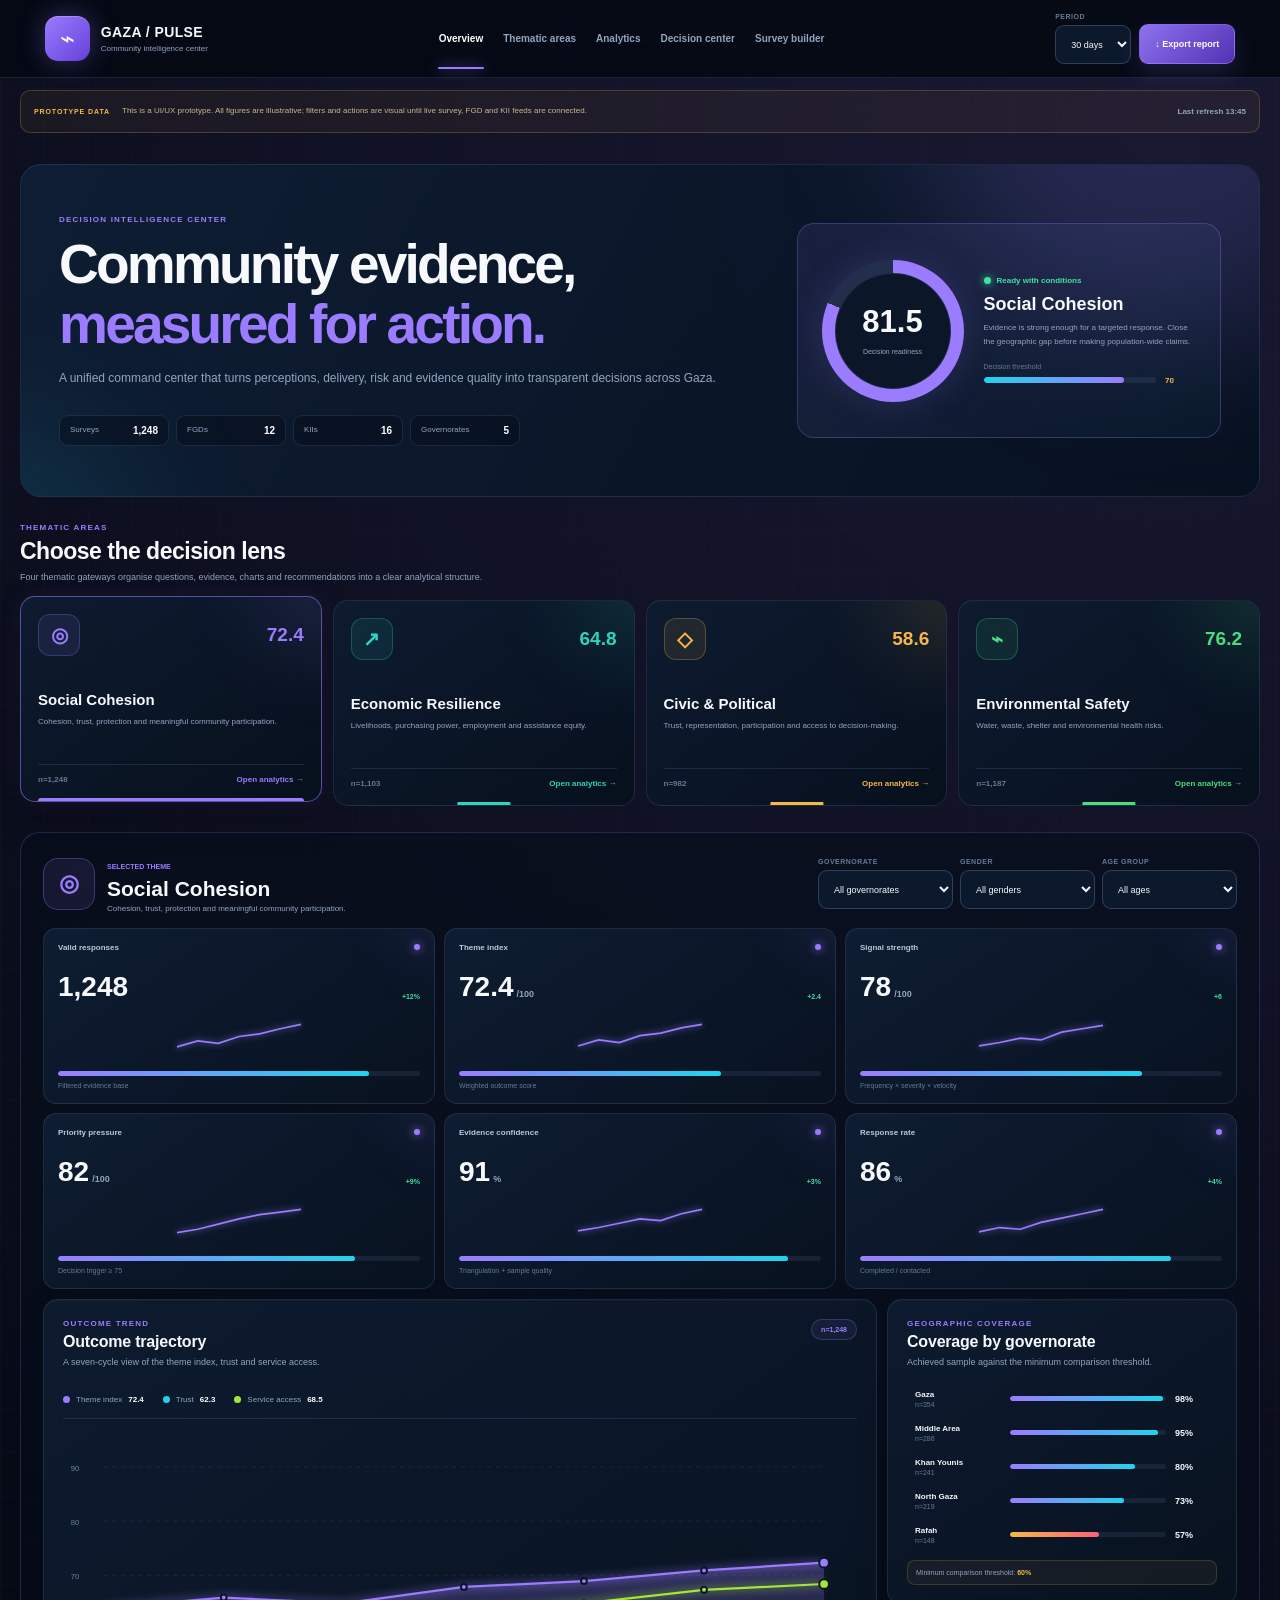
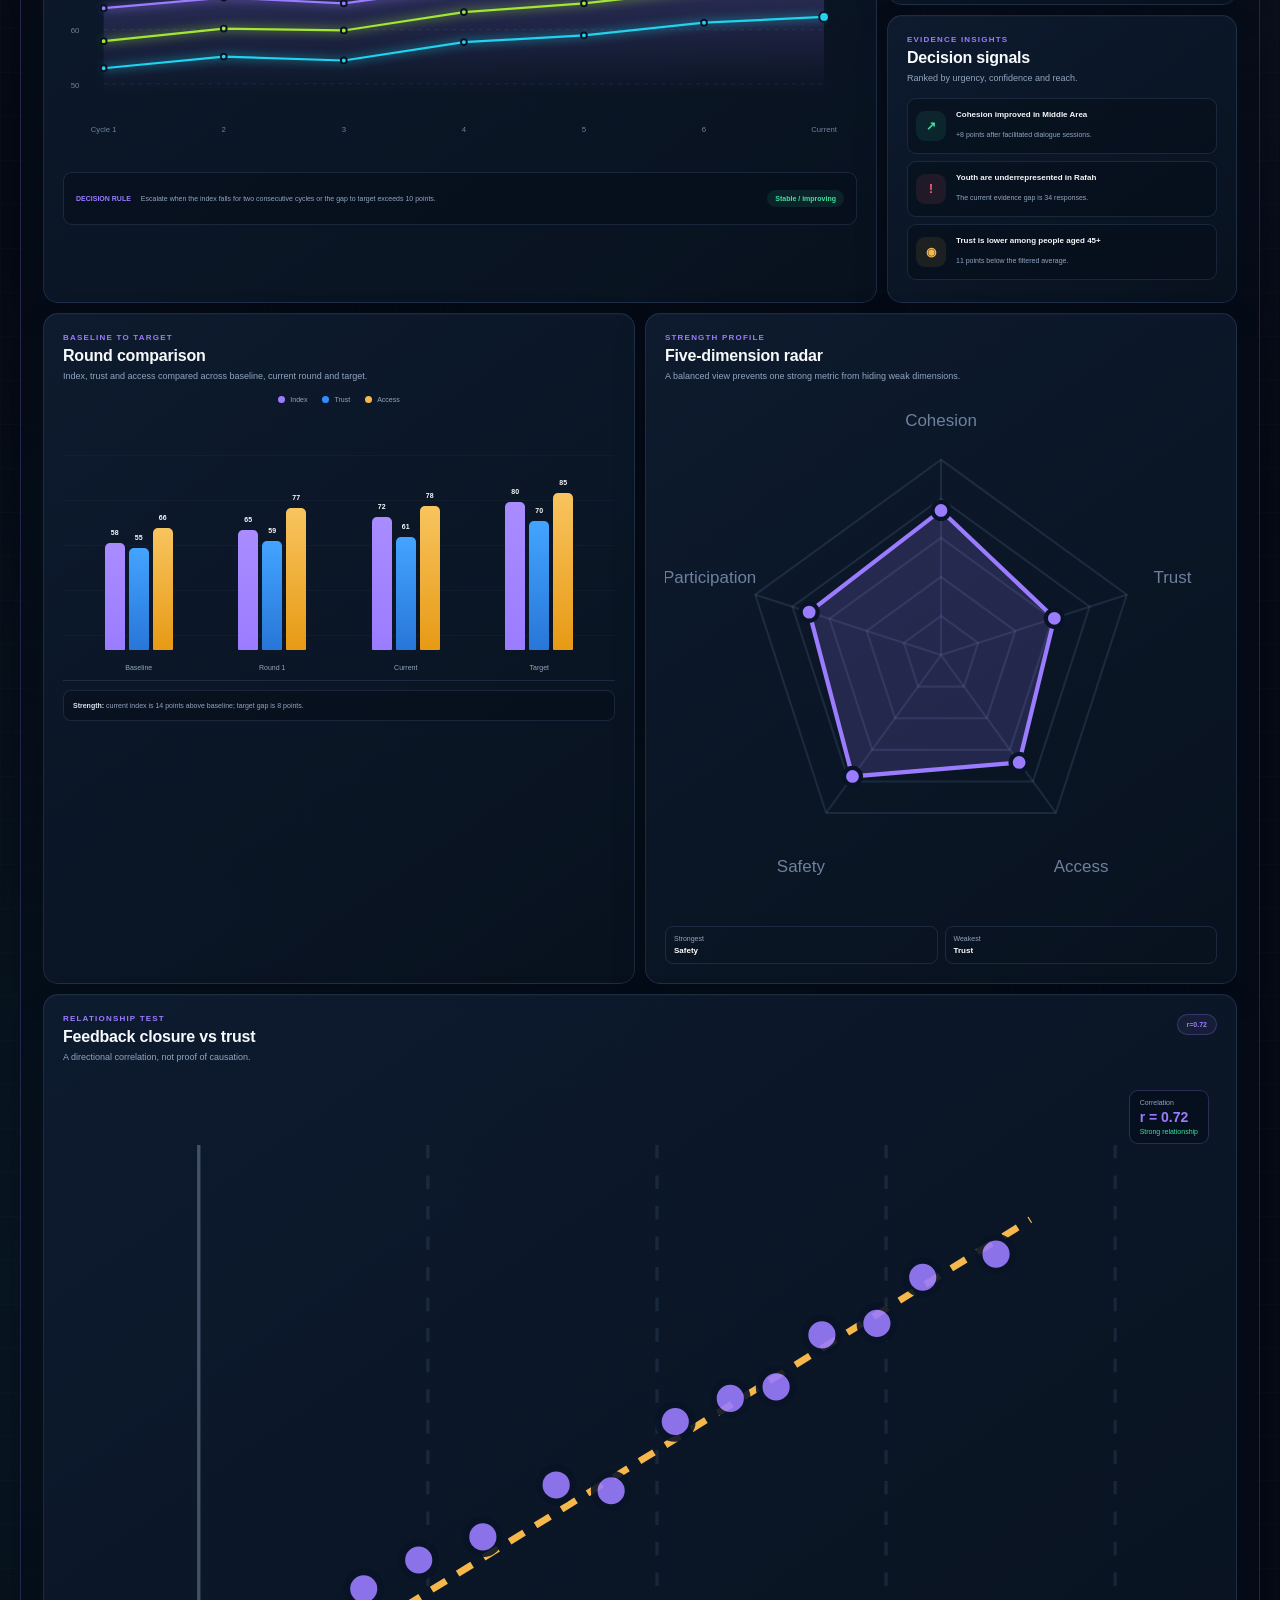
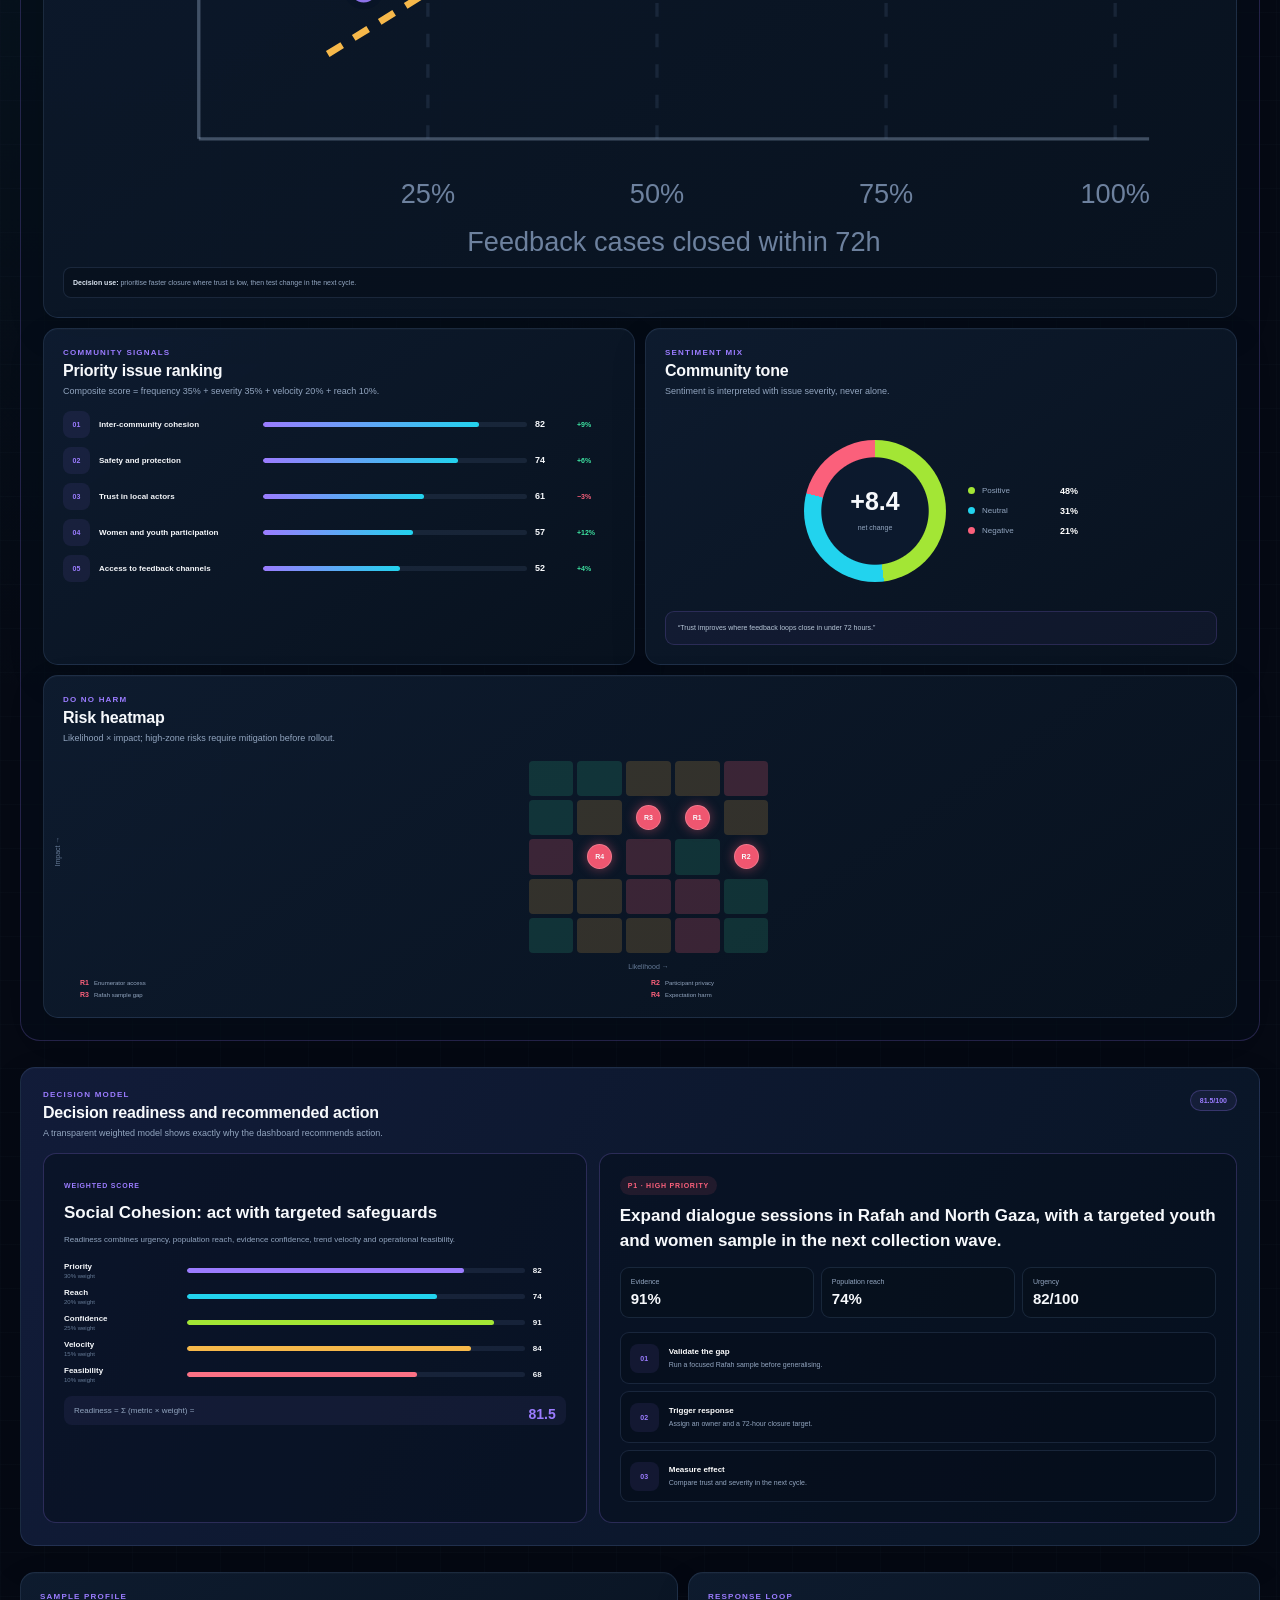
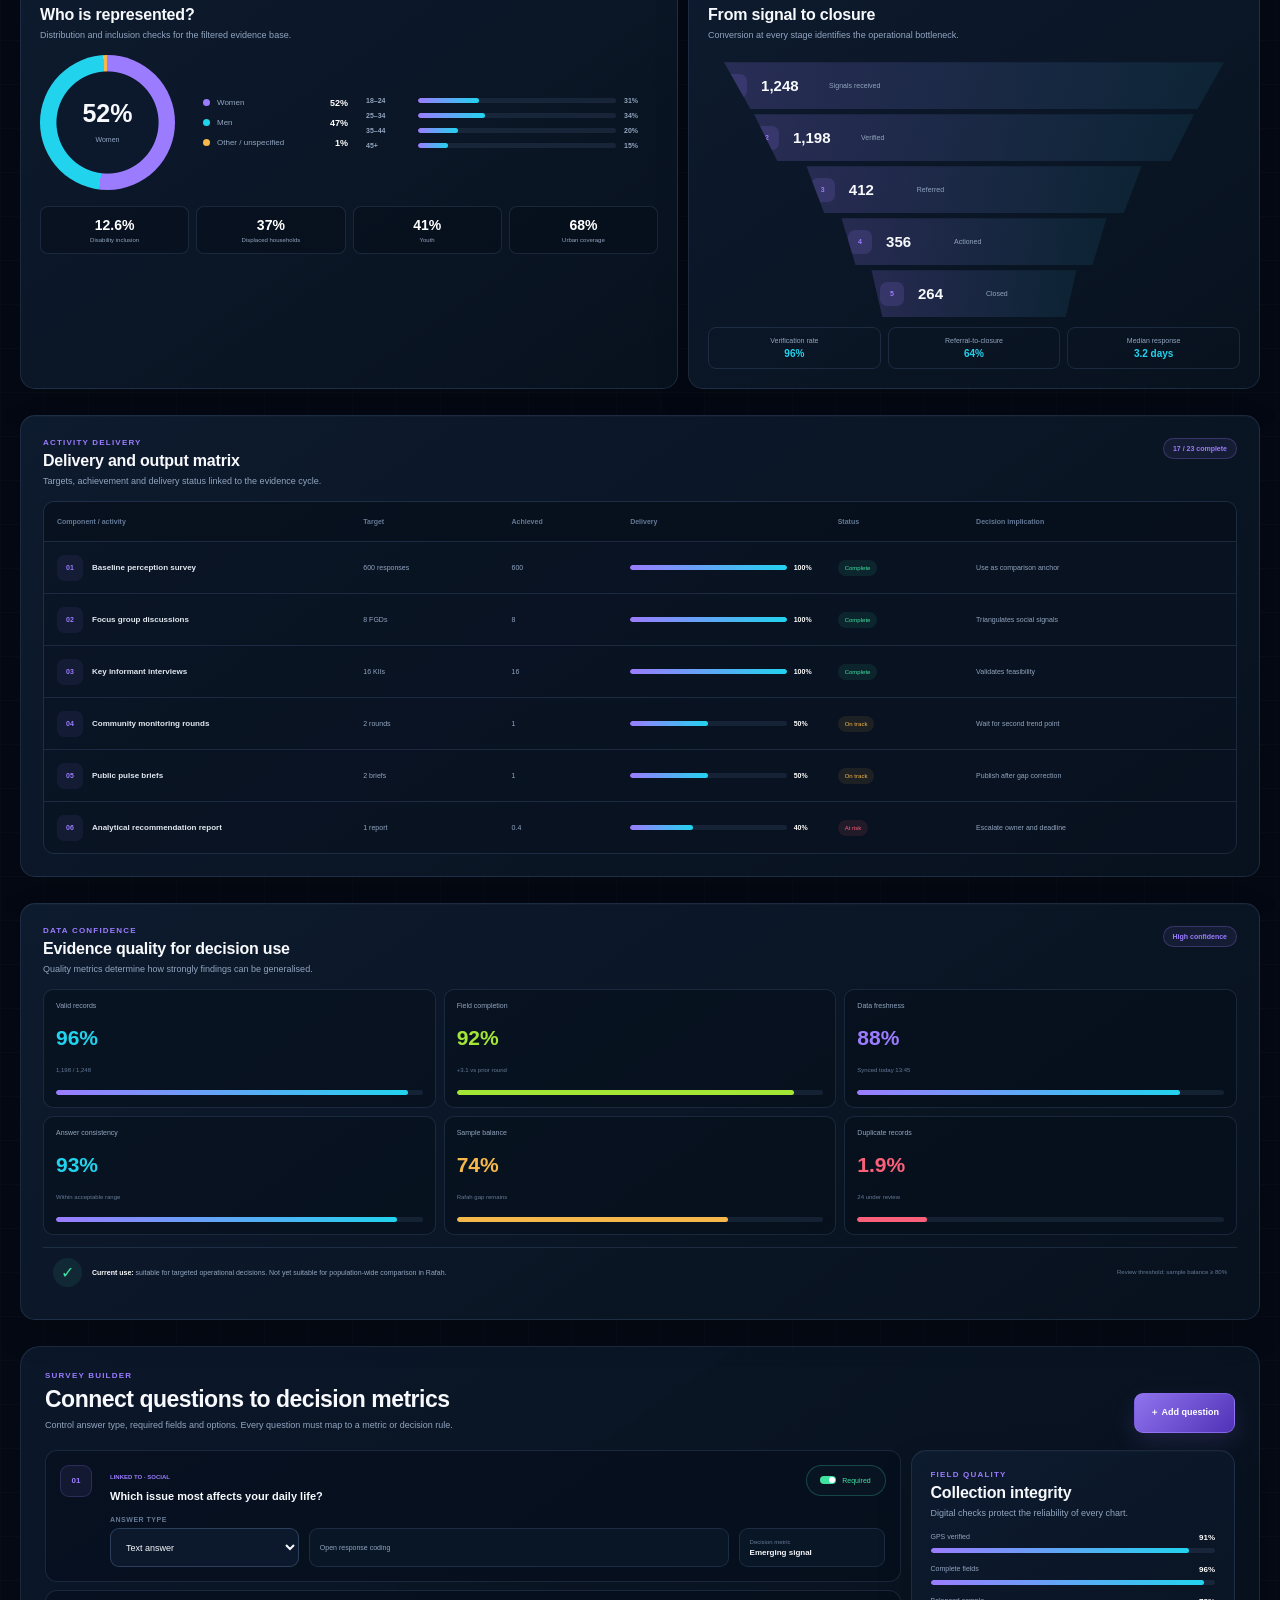
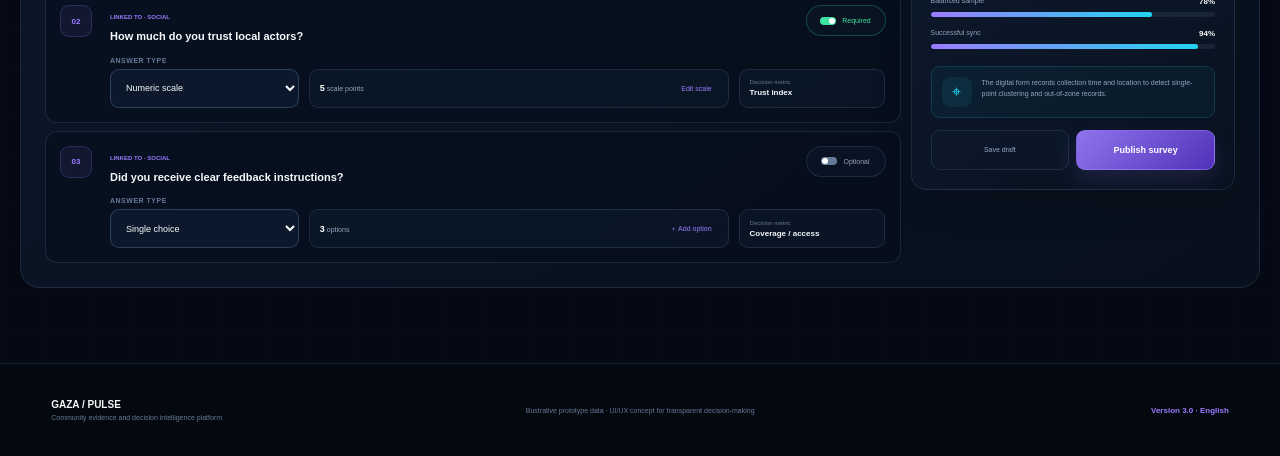
==== index.html @ 690b8664 "first commit" ====
<!doctype html>
<html lang="en" dir="ltr">
  <head>
    <meta charset="utf-8">
    <meta name="viewport" content="width=device-width, initial-scale=1">
    <meta
      name="description"
      content="GAZA / PULSE — an English UI/UX dashboard prototype for community evidence and decision intelligence."
    >
    <title>GAZA / PULSE — Community Decision Intelligence</title>
    <link rel="stylesheet" href="styles.css">
  </head>
  <body>
    <main class="dashboard">
      <header class="topbar">
        <a class="brand" href="#overview" aria-label="GAZA PULSE home">
          <span class="brand-mark" aria-hidden="true">⌁</span>
          <span>
            <strong>GAZA / PULSE</strong>
            <small>Community intelligence center</small>
          </span>
        </a>

        <nav aria-label="Primary navigation">
          <a href="#overview">Overview</a>
          <a href="#themes">Thematic areas</a>
          <a href="#analytics">Analytics</a>
          <a href="#decisions">Decision center</a>
          <a href="#survey">Survey builder</a>
        </nav>

        <div class="top-actions">
          <label>
            <span>Period</span>
            <select aria-label="Reporting period">
              <option>7 days</option>
              <option selected>30 days</option>
              <option>90 days</option>
            </select>
          </label>
          <button class="export-button" type="button">↓ Export report</button>
        </div>
      </header>

      <aside class="prototype-note" aria-label="Prototype notice">
        <span>PROTOTYPE DATA</span>
        <p>
          This is a UI/UX prototype. All figures are illustrative; filters and
          actions are visual until live survey, FGD and KII feeds are connected.
        </p>
        <b>Last refresh 13:45</b>
      </aside>

      <div class="content-shell">
        <section class="hero" id="overview">
          <div class="hero-copy">
            <span class="eyebrow">DECISION INTELLIGENCE CENTER</span>
            <h1>Community evidence,<br><em>measured for action.</em></h1>
            <p>
              A unified command center that turns perceptions, delivery, risk
              and evidence quality into transparent decisions across Gaza.
            </p>
            <div class="method-chips" aria-label="Evidence sources">
              <span>Surveys <b>1,248</b></span>
              <span>FGDs <b>12</b></span>
              <span>KIIs <b>16</b></span>
              <span>Governorates <b>5</b></span>
            </div>
          </div>

          <div class="hero-decision">
            <div class="readiness-ring" style="--ring-value: 81.5%">
              <span>
                <strong>81.5</strong>
                <small>Decision readiness</small>
              </span>
            </div>
            <div>
              <span class="status-live"><i></i>Ready with conditions</span>
              <h3>Social Cohesion</h3>
              <p>
                Evidence is strong enough for a targeted response. Close the
                geographic gap before making population-wide claims.
              </p>
              <div class="threshold">
                <span>Decision threshold</span>
                <i><b style="width:81.5%"></b></i>
                <em>70</em>
              </div>
            </div>
          </div>
        </section>

        <section class="theme-section" id="themes">
          <div class="section-heading">
            <div>
              <span class="eyebrow">THEMATIC AREAS</span>
              <h2>Choose the decision lens</h2>
              <p>
                Four thematic gateways organise questions, evidence, charts and
                recommendations into a clear analytical structure.
              </p>
            </div>
          </div>

          <div class="theme-grid">
            <a
              class="theme-card active"
              href="#analytics"
              style="--tile:#9b7cff;--tile-rgb:155,124,255"
            >
              <span class="theme-top"><i>◎</i><b>72.4</b></span>
              <span class="theme-content">
                <strong>Social Cohesion</strong>
                <small>
                  Cohesion, trust, protection and meaningful community
                  participation.
                </small>
              </span>
              <span class="theme-foot"><em>n=1,248</em><b>Open analytics →</b></span>
            </a>

            <a
              class="theme-card"
              href="#analytics"
              style="--tile:#2dd4bf;--tile-rgb:45,212,191"
            >
              <span class="theme-top"><i>↗</i><b>64.8</b></span>
              <span class="theme-content">
                <strong>Economic Resilience</strong>
                <small>
                  Livelihoods, purchasing power, employment and assistance
                  equity.
                </small>
              </span>
              <span class="theme-foot"><em>n=1,103</em><b>Open analytics →</b></span>
            </a>

            <a
              class="theme-card"
              href="#analytics"
              style="--tile:#f6b84a;--tile-rgb:246,184,74"
            >
              <span class="theme-top"><i>◇</i><b>58.6</b></span>
              <span class="theme-content">
                <strong>Civic &amp; Political</strong>
                <small>
                  Trust, representation, participation and access to
                  decision-making.
                </small>
              </span>
              <span class="theme-foot"><em>n=982</em><b>Open analytics →</b></span>
            </a>

            <a
              class="theme-card"
              href="#analytics"
              style="--tile:#4ade80;--tile-rgb:74,222,128"
            >
              <span class="theme-top"><i>⌁</i><b>76.2</b></span>
              <span class="theme-content">
                <strong>Environmental Safety</strong>
                <small>
                  Water, waste, shelter and environmental health risks.
                </small>
              </span>
              <span class="theme-foot"><em>n=1,187</em><b>Open analytics →</b></span>
            </a>
          </div>
        </section>

        <section class="analytics-shell" id="analytics">
          <div class="analytics-header">
            <div class="selected-theme">
              <span>◎</span>
              <div>
                <small>SELECTED THEME</small>
                <h2>Social Cohesion</h2>
                <p>
                  Cohesion, trust, protection and meaningful community
                  participation.
                </p>
              </div>
            </div>

            <div class="filters" aria-label="Static demographic filters">
              <label>
                <span>Governorate</span>
                <select>
                  <option selected>All governorates</option>
                  <option>Gaza</option>
                  <option>Middle Area</option>
                  <option>Khan Younis</option>
                  <option>North Gaza</option>
                  <option>Rafah</option>
                </select>
              </label>
              <label>
                <span>Gender</span>
                <select>
                  <option selected>All genders</option>
                  <option>Women</option>
                  <option>Men</option>
                </select>
              </label>
              <label>
                <span>Age group</span>
                <select>
                  <option selected>All ages</option>
                  <option>18–24</option>
                  <option>25–44</option>
                  <option>45+</option>
                </select>
              </label>
            </div>
          </div>

          <div class="kpi-grid">
            <article class="kpi-card">
              <div class="kpi-head"><span>Valid responses</span><i></i></div>
              <div class="kpi-value">
                <strong>1,248</strong><em>+12%</em>
              </div>
              <svg class="sparkline" viewBox="0 0 144 36" aria-hidden="true">
                <polyline points="0,30 24,23 48,26 72,18 96,15 120,9 144,4"></polyline>
              </svg>
              <div class="kpi-progress">
                <i><b style="width:86%"></b></i>
                <small>Filtered evidence base</small>
              </div>
            </article>

            <article class="kpi-card">
              <div class="kpi-head"><span>Theme index</span><i></i></div>
              <div class="kpi-value">
                <strong>72.4</strong><b>/100</b><em>+2.4</em>
              </div>
              <svg class="sparkline" viewBox="0 0 144 36" aria-hidden="true">
                <polyline points="0,29 24,22 48,25 72,17 96,14 120,8 144,4"></polyline>
              </svg>
              <div class="kpi-progress">
                <i><b style="width:72.4%"></b></i>
                <small>Weighted outcome score</small>
              </div>
            </article>

            <article class="kpi-card">
              <div class="kpi-head"><span>Signal strength</span><i></i></div>
              <div class="kpi-value">
                <strong>78</strong><b>/100</b><em>+6</em>
              </div>
              <svg class="sparkline" viewBox="0 0 144 36" aria-hidden="true">
                <polyline points="0,29 24,25 48,20 72,22 96,13 120,9 144,5"></polyline>
              </svg>
              <div class="kpi-progress">
                <i><b style="width:78%"></b></i>
                <small>Frequency × severity × velocity</small>
              </div>
            </article>

            <article class="kpi-card">
              <div class="kpi-head"><span>Priority pressure</span><i></i></div>
              <div class="kpi-value">
                <strong>82</strong><b>/100</b><em>+9%</em>
              </div>
              <svg class="sparkline" viewBox="0 0 144 36" aria-hidden="true">
                <polyline points="0,31 24,27 48,21 72,15 96,10 120,7 144,4"></polyline>
              </svg>
              <div class="kpi-progress">
                <i><b style="width:82%"></b></i>
                <small>Decision trigger ≥ 75</small>
              </div>
            </article>

            <article class="kpi-card">
              <div class="kpi-head"><span>Evidence confidence</span><i></i></div>
              <div class="kpi-value">
                <strong>91</strong><b>%</b><em>+3%</em>
              </div>
              <svg class="sparkline" viewBox="0 0 144 36" aria-hidden="true">
                <polyline points="0,29 24,25 48,20 72,15 96,17 120,9 144,4"></polyline>
              </svg>
              <div class="kpi-progress">
                <i><b style="width:91%"></b></i>
                <small>Triangulation + sample quality</small>
              </div>
            </article>

            <article class="kpi-card">
              <div class="kpi-head"><span>Response rate</span><i></i></div>
              <div class="kpi-value">
                <strong>86</strong><b>%</b><em>+4%</em>
              </div>
              <svg class="sparkline" viewBox="0 0 144 36" aria-hidden="true">
                <polyline points="0,30 24,25 48,27 72,19 96,14 120,9 144,4"></polyline>
              </svg>
              <div class="kpi-progress">
                <i><b style="width:86%"></b></i>
                <small>Completed / contacted</small>
              </div>
            </article>
          </div>

          <div class="primary-grid">
            <article class="panel outcome-panel">
              <div class="panel-heading">
                <div>
                  <span class="eyebrow">OUTCOME TREND</span>
                  <h2>Outcome trajectory</h2>
                  <p>
                    A seven-cycle view of the theme index, trust and service
                    access.
                  </p>
                </div>
                <span class="evidence-badge">n=1,248</span>
              </div>

              <div class="outcome-chart">
                <div class="chart-legend">
                  <span><i class="legend-accent"></i>Theme index <b>72.4</b></span>
                  <span><i class="legend-cyan"></i>Trust <b>62.3</b></span>
                  <span><i class="legend-lime"></i>Service access <b>68.5</b></span>
                </div>
                <svg viewBox="0 0 820 338" role="img" aria-label="Seven-cycle outcome trend">
                  <defs>
                    <linearGradient id="outcome-area" x1="0" y1="0" x2="0" y2="1">
                      <stop offset="0" stop-color="#9b7cff" stop-opacity=".28"></stop>
                      <stop offset="1" stop-color="#9b7cff" stop-opacity="0"></stop>
                    </linearGradient>
                  </defs>

                  <g class="chart-grid">
                    <line x1="42" x2="790" y1="272" y2="272"></line>
                    <line x1="42" x2="790" y1="216" y2="216"></line>
                    <line x1="42" x2="790" y1="160" y2="160"></line>
                    <line x1="42" x2="790" y1="104" y2="104"></line>
                    <line x1="42" x2="790" y1="48" y2="48"></line>
                  </g>
                  <g class="axis-labels">
                    <text x="8" y="276">50</text>
                    <text x="8" y="220">60</text>
                    <text x="8" y="164">70</text>
                    <text x="8" y="108">80</text>
                    <text x="8" y="52">90</text>
                  </g>

                  <path
                    class="trend-area"
                    d="M42 194 L166 183 L290 189 L414 172 L538 166 L662 155 L786 147 L786 282 L42 282 Z"
                  ></path>
                  <polyline
                    class="series-line series-accent"
                    points="42,194 166,183 290,189 414,172 538,166 662,155 786,147"
                  ></polyline>
                  <polyline
                    class="series-line series-cyan"
                    points="42,256 166,244 290,248 414,229 538,222 662,209 786,203"
                  ></polyline>
                  <polyline
                    class="series-line series-lime"
                    points="42,228 166,215 290,217 414,198 538,189 662,175 786,169"
                  ></polyline>

                  <g class="trend-dots dots-accent">
                    <circle cx="42" cy="194" r="3"></circle>
                    <circle cx="166" cy="183" r="3"></circle>
                    <circle cx="290" cy="189" r="3"></circle>
                    <circle cx="414" cy="172" r="3"></circle>
                    <circle cx="538" cy="166" r="3"></circle>
                    <circle cx="662" cy="155" r="3"></circle>
                    <circle cx="786" cy="147" r="5"></circle>
                  </g>
                  <g class="trend-dots dots-cyan">
                    <circle cx="42" cy="256" r="3"></circle>
                    <circle cx="166" cy="244" r="3"></circle>
                    <circle cx="290" cy="248" r="3"></circle>
                    <circle cx="414" cy="229" r="3"></circle>
                    <circle cx="538" cy="222" r="3"></circle>
                    <circle cx="662" cy="209" r="3"></circle>
                    <circle cx="786" cy="203" r="5"></circle>
                  </g>
                  <g class="trend-dots dots-lime">
                    <circle cx="42" cy="228" r="3"></circle>
                    <circle cx="166" cy="215" r="3"></circle>
                    <circle cx="290" cy="217" r="3"></circle>
                    <circle cx="414" cy="198" r="3"></circle>
                    <circle cx="538" cy="189" r="3"></circle>
                    <circle cx="662" cy="175" r="3"></circle>
                    <circle cx="786" cy="169" r="5"></circle>
                  </g>

                  <g class="axis-labels cycle-labels">
                    <text x="42" y="322" text-anchor="middle">Cycle 1</text>
                    <text x="166" y="322" text-anchor="middle">2</text>
                    <text x="290" y="322" text-anchor="middle">3</text>
                    <text x="414" y="322" text-anchor="middle">4</text>
                    <text x="538" y="322" text-anchor="middle">5</text>
                    <text x="662" y="322" text-anchor="middle">6</text>
                    <text x="786" y="322" text-anchor="middle">Current</text>
                  </g>
                </svg>
              </div>

              <div class="decision-rule">
                <span>DECISION RULE</span>
                <p>
                  Escalate when the index falls for two consecutive cycles or
                  the gap to target exceeds 10 points.
                </p>
                <b class="rule-pass">Stable / improving</b>
              </div>
            </article>

            <div class="side-stack">
              <article class="panel geo-coverage">
                <div class="panel-heading">
                  <div>
                    <span class="eyebrow">GEOGRAPHIC COVERAGE</span>
                    <h2>Coverage by governorate</h2>
                    <p>
                      Achieved sample against the minimum comparison threshold.
                    </p>
                  </div>
                </div>

                <div class="coverage-row">
                  <span><b>Gaza</b><small>n=354</small></span>
                  <i><em style="width:98%"></em></i><strong>98%</strong>
                </div>
                <div class="coverage-row">
                  <span><b>Middle Area</b><small>n=286</small></span>
                  <i><em style="width:95%"></em></i><strong>95%</strong>
                </div>
                <div class="coverage-row">
                  <span><b>Khan Younis</b><small>n=241</small></span>
                  <i><em style="width:80%"></em></i><strong>80%</strong>
                </div>
                <div class="coverage-row">
                  <span><b>North Gaza</b><small>n=219</small></span>
                  <i><em style="width:73%"></em></i><strong>73%</strong>
                </div>
                <div class="coverage-row gap">
                  <span><b>Rafah</b><small>n=148</small></span>
                  <i><em style="width:57%"></em></i><strong>57%</strong>
                </div>
                <div class="threshold-note">
                  Minimum comparison threshold: <b>60%</b>
                </div>
              </article>

              <article class="panel live-insights">
                <div class="panel-heading">
                  <div>
                    <span class="eyebrow">EVIDENCE INSIGHTS</span>
                    <h2>Decision signals</h2>
                    <p>Ranked by urgency, confidence and reach.</p>
                  </div>
                </div>
                <div class="insight positive">
                  <span>↗</span>
                  <div>
                    <b>Cohesion improved in Middle Area</b>
                    <small>+8 points after facilitated dialogue sessions.</small>
                  </div>
                </div>
                <div class="insight critical">
                  <span>!</span>
                  <div>
                    <b>Youth are underrepresented in Rafah</b>
                    <small>The current evidence gap is 34 responses.</small>
                  </div>
                </div>
                <div class="insight watch">
                  <span>◉</span>
                  <div>
                    <b>Trust is lower among people aged 45+</b>
                    <small>11 points below the filtered average.</small>
                  </div>
                </div>
              </article>
            </div>
          </div>

          <div class="chart-grid-three">
            <article class="panel comparison-panel">
              <div class="panel-heading">
                <div>
                  <span class="eyebrow">BASELINE TO TARGET</span>
                  <h2>Round comparison</h2>
                  <p>
                    Index, trust and access compared across baseline, current
                    round and target.
                  </p>
                </div>
              </div>

              <div class="comparison-chart">
                <div class="comparison-legend">
                  <span><i class="violet"></i>Index</span>
                  <span><i class="blue"></i>Trust</span>
                  <span><i class="amber"></i>Access</span>
                </div>
                <div class="bar-groups">
                  <div class="bar-group">
                    <div class="bars">
                      <span class="bar-0" style="height:58%"><b>58</b></span>
                      <span class="bar-1" style="height:55%"><b>55</b></span>
                      <span class="bar-2" style="height:66%"><b>66</b></span>
                    </div>
                    <small>Baseline</small>
                  </div>
                  <div class="bar-group">
                    <div class="bars">
                      <span class="bar-0" style="height:65%"><b>65</b></span>
                      <span class="bar-1" style="height:59%"><b>59</b></span>
                      <span class="bar-2" style="height:77%"><b>77</b></span>
                    </div>
                    <small>Round 1</small>
                  </div>
                  <div class="bar-group">
                    <div class="bars">
                      <span class="bar-0" style="height:72%"><b>72</b></span>
                      <span class="bar-1" style="height:61%"><b>61</b></span>
                      <span class="bar-2" style="height:78%"><b>78</b></span>
                    </div>
                    <small>Current</small>
                  </div>
                  <div class="bar-group">
                    <div class="bars">
                      <span class="bar-0" style="height:80%"><b>80</b></span>
                      <span class="bar-1" style="height:70%"><b>70</b></span>
                      <span class="bar-2" style="height:85%"><b>85</b></span>
                    </div>
                    <small>Target</small>
                  </div>
                </div>
              </div>
              <div class="metric-definition">
                <b>Strength:</b> current index is 14 points above baseline;
                target gap is 8 points.
              </div>
            </article>

            <article class="panel radar-panel">
              <div class="panel-heading">
                <div>
                  <span class="eyebrow">STRENGTH PROFILE</span>
                  <h2>Five-dimension radar</h2>
                  <p>
                    A balanced view prevents one strong metric from hiding weak
                    dimensions.
                  </p>
                </div>
              </div>
              <svg
                class="radar"
                viewBox="0 0 260 250"
                role="img"
                aria-label="Five-dimension strength radar"
              >
                <polygon points="130,103.6 147.5,116.3 140.8,136.9 119.2,136.9 112.5,116.3" class="radar-grid"></polygon>
                <polygon points="130,85.2 165,110.6 151.6,151.8 108.4,151.8 95,110.6" class="radar-grid"></polygon>
                <polygon points="130,66.8 182.5,104.9 162.4,166.7 97.6,166.7 77.5,104.9" class="radar-grid"></polygon>
                <polygon points="130,48.4 200,99.2 173.3,181.6 86.7,181.6 60,99.2" class="radar-grid"></polygon>
                <polygon points="130,30 217.5,93.6 184.1,196.4 75.9,196.4 42.5,93.6" class="radar-grid"></polygon>
                <line x1="130" y1="122" x2="130" y2="30" class="radar-axis"></line>
                <line x1="130" y1="122" x2="217.5" y2="93.6" class="radar-axis"></line>
                <line x1="130" y1="122" x2="184.1" y2="196.4" class="radar-axis"></line>
                <line x1="130" y1="122" x2="75.9" y2="196.4" class="radar-axis"></line>
                <line x1="130" y1="122" x2="42.5" y2="93.6" class="radar-axis"></line>
                <polygon
                  points="130,53.9 183.4,104.7 166.8,172.6 88.3,179.2 67.9,101.8"
                  class="radar-value"
                ></polygon>
                <circle cx="130" cy="53.9" r="4"></circle>
                <circle cx="183.4" cy="104.7" r="4"></circle>
                <circle cx="166.8" cy="172.6" r="4"></circle>
                <circle cx="88.3" cy="179.2" r="4"></circle>
                <circle cx="67.9" cy="101.8" r="4"></circle>
                <text x="130" y="14" text-anchor="middle">Cohesion</text>
                <text x="239" y="88" text-anchor="middle">Trust</text>
                <text x="196" y="224" text-anchor="middle">Access</text>
                <text x="64" y="224" text-anchor="middle">Safety</text>
                <text x="21" y="88" text-anchor="middle">Participation</text>
              </svg>
              <div class="radar-summary">
                <span>Strongest <b>Safety</b></span>
                <span>Weakest <b>Trust</b></span>
              </div>
            </article>

            <article class="panel correlation-panel">
              <div class="panel-heading">
                <div>
                  <span class="eyebrow">RELATIONSHIP TEST</span>
                  <h2>Feedback closure vs trust</h2>
                  <p>A directional correlation, not proof of causation.</p>
                </div>
                <span class="evidence-badge">r=0.72</span>
              </div>
              <div class="scatter-wrap">
                <svg
                  viewBox="0 0 340 230"
                  role="img"
                  aria-label="Feedback closure and trust correlation"
                >
                  <line x1="40" y1="195" x2="320" y2="195" class="axis"></line>
                  <line x1="40" y1="20" x2="40" y2="195" class="axis"></line>
                  <g class="chart-grid">
                    <line x1="107.5" x2="107.5" y1="20" y2="195"></line>
                    <line x1="175" x2="175" y1="20" y2="195"></line>
                    <line x1="242.5" x2="242.5" y1="20" y2="195"></line>
                    <line x1="310" x2="310" y1="20" y2="195"></line>
                  </g>
                  <g class="axis-labels">
                    <text x="107.5" y="214" text-anchor="middle">25%</text>
                    <text x="175" y="214" text-anchor="middle">50%</text>
                    <text x="242.5" y="214" text-anchor="middle">75%</text>
                    <text x="310" y="214" text-anchor="middle">100%</text>
                    <text x="180" y="228" text-anchor="middle">
                      Feedback cases closed within 72h
                    </text>
                  </g>
                  <line x1="78" y1="170" x2="285" y2="42" class="regression"></line>
                  <g class="scatter-points">
                    <circle cx="88.6" cy="150.8" r="5"></circle>
                    <circle cx="104.8" cy="142.3" r="5"></circle>
                    <circle cx="123.7" cy="135.5" r="5"></circle>
                    <circle cx="145.3" cy="120.2" r="5"></circle>
                    <circle cx="161.5" cy="121.9" r="5"></circle>
                    <circle cx="180.4" cy="101.5" r="5"></circle>
                    <circle cx="196.6" cy="94.7" r="5"></circle>
                    <circle cx="210.1" cy="91.3" r="5"></circle>
                    <circle cx="223.6" cy="76" r="5"></circle>
                    <circle cx="239.8" cy="72.6" r="5"></circle>
                    <circle cx="253.3" cy="59" r="5"></circle>
                    <circle cx="274.9" cy="52.2" r="5"></circle>
                  </g>
                </svg>
                <div class="correlation-score">
                  <small>Correlation</small>
                  <strong>r = 0.72</strong>
                  <span>Strong relationship</span>
                </div>
              </div>
              <div class="metric-definition">
                <b>Decision use:</b> prioritise faster closure where trust is
                low, then test change in the next cycle.
              </div>
            </article>
          </div>

          <div class="signals-grid">
            <article class="panel priority-panel">
              <div class="panel-heading">
                <div>
                  <span class="eyebrow">COMMUNITY SIGNALS</span>
                  <h2>Priority issue ranking</h2>
                  <p>
                    Composite score = frequency 35% + severity 35% + velocity
                    20% + reach 10%.
                  </p>
                </div>
              </div>
              <div class="priority-row">
                <span>01</span>
                <div><b>Inter-community cohesion</b><i><em style="width:82%"></em></i></div>
                <strong>82</strong><small class="up">+9%</small>
              </div>
              <div class="priority-row">
                <span>02</span>
                <div><b>Safety and protection</b><i><em style="width:74%"></em></i></div>
                <strong>74</strong><small class="up">+6%</small>
              </div>
              <div class="priority-row">
                <span>03</span>
                <div><b>Trust in local actors</b><i><em style="width:61%"></em></i></div>
                <strong>61</strong><small class="down">−3%</small>
              </div>
              <div class="priority-row">
                <span>04</span>
                <div><b>Women and youth participation</b><i><em style="width:57%"></em></i></div>
                <strong>57</strong><small class="up">+12%</small>
              </div>
              <div class="priority-row">
                <span>05</span>
                <div><b>Access to feedback channels</b><i><em style="width:52%"></em></i></div>
                <strong>52</strong><small class="up">+4%</small>
              </div>
            </article>

            <article class="panel sentiment-panel">
              <div class="panel-heading">
                <div>
                  <span class="eyebrow">SENTIMENT MIX</span>
                  <h2>Community tone</h2>
                  <p>Sentiment is interpreted with issue severity, never alone.</p>
                </div>
              </div>
              <div class="sentiment-content">
                <div class="sentiment-donut">
                  <span><strong>+8.4</strong><small>net change</small></span>
                </div>
                <div>
                  <span><i class="positive-dot"></i>Positive <b>48%</b></span>
                  <span><i class="neutral-dot"></i>Neutral <b>31%</b></span>
                  <span><i class="negative-dot"></i>Negative <b>21%</b></span>
                </div>
              </div>
              <blockquote>
                “Trust improves where feedback loops close in under 72 hours.”
              </blockquote>
            </article>

            <article class="panel risk-panel">
              <div class="panel-heading">
                <div>
                  <span class="eyebrow">DO NO HARM</span>
                  <h2>Risk heatmap</h2>
                  <p>
                    Likelihood × impact; high-zone risks require mitigation
                    before rollout.
                  </p>
                </div>
              </div>
              <div class="risk-chart">
                <div class="risk-y">Impact →</div>
                <div class="heatmap" aria-label="Risk likelihood and impact heatmap">
                  <span class="heat-low"></span><span class="heat-low"></span><span class="heat-mid"></span><span class="heat-mid"></span><span class="heat-high"></span>
                  <span class="heat-low"></span><span class="heat-mid"></span><span class="heat-mid"></span><span class="heat-high"></span><span class="heat-high"></span>
                  <span class="heat-low"></span><span class="heat-mid"></span><span class="heat-mid"></span><span class="heat-high"></span><span class="heat-high"></span>
                  <span class="heat-low"></span><span class="heat-low"></span><span class="heat-mid"></span><span class="heat-mid"></span><span class="heat-high"></span>
                  <span class="heat-low"></span><span class="heat-low"></span><span class="heat-low"></span><span class="heat-mid"></span><span class="heat-mid"></span>
                  <b style="grid-column:4;grid-row:2" title="Enumerator access">R1</b>
                  <b style="grid-column:5;grid-row:3" title="Participant privacy">R2</b>
                  <b style="grid-column:3;grid-row:2" title="Rafah sample gap">R3</b>
                  <b style="grid-column:2;grid-row:3" title="Expectation harm">R4</b>
                </div>
                <div class="risk-x">Likelihood →</div>
                <div class="risk-key">
                  <span><b>R1</b>Enumerator access</span>
                  <span><b>R2</b>Participant privacy</span>
                  <span><b>R3</b>Rafah sample gap</span>
                  <span><b>R4</b>Expectation harm</span>
                </div>
              </div>
            </article>
          </div>
        </section>

        <section class="decision-center panel" id="decisions">
          <div class="panel-heading">
            <div>
              <span class="eyebrow">DECISION MODEL</span>
              <h2>Decision readiness and recommended action</h2>
              <p>
                A transparent weighted model shows exactly why the dashboard
                recommends action.
              </p>
            </div>
            <span class="evidence-badge">81.5/100</span>
          </div>

          <div class="decision-layout">
            <div class="formula-card">
              <span class="formula-label">WEIGHTED SCORE</span>
              <h3>Social Cohesion: act with targeted safeguards</h3>
              <p>
                Readiness combines urgency, population reach, evidence
                confidence, trend velocity and operational feasibility.
              </p>
              <div class="formula">
                <div>
                  <span><b>Priority</b><small>30% weight</small></span>
                  <i><em style="width:82%;background:#9b7cff"></em></i>
                  <strong>82</strong>
                </div>
                <div>
                  <span><b>Reach</b><small>20% weight</small></span>
                  <i><em style="width:74%;background:#22d3ee"></em></i>
                  <strong>74</strong>
                </div>
                <div>
                  <span><b>Confidence</b><small>25% weight</small></span>
                  <i><em style="width:91%;background:#a3e635"></em></i>
                  <strong>91</strong>
                </div>
                <div>
                  <span><b>Velocity</b><small>15% weight</small></span>
                  <i><em style="width:84%;background:#f6b84a"></em></i>
                  <strong>84</strong>
                </div>
                <div>
                  <span><b>Feasibility</b><small>10% weight</small></span>
                  <i><em style="width:68%;background:#fb7185"></em></i>
                  <strong>68</strong>
                </div>
              </div>
              <div class="formula-equation">
                Readiness = Σ (metric × weight) = <b>81.5</b>
              </div>
            </div>

            <div class="action-card">
              <span class="action-priority">P1 · HIGH PRIORITY</span>
              <h3>
                Expand dialogue sessions in Rafah and North Gaza, with a
                targeted youth and women sample in the next collection wave.
              </h3>
              <div class="action-criteria">
                <span><small>Evidence</small><b>91%</b></span>
                <span><small>Population reach</small><b>74%</b></span>
                <span><small>Urgency</small><b>82/100</b></span>
              </div>
              <div class="action-steps">
                <div>
                  <span>01</span>
                  <p>
                    <b>Validate the gap</b>
                    Run a focused Rafah sample before generalising.
                  </p>
                </div>
                <div>
                  <span>02</span>
                  <p>
                    <b>Trigger response</b>
                    Assign an owner and a 72-hour closure target.
                  </p>
                </div>
                <div>
                  <span>03</span>
                  <p>
                    <b>Measure effect</b>
                    Compare trust and severity in the next cycle.
                  </p>
                </div>
              </div>
            </div>
          </div>
        </section>

        <section class="profile-grid">
          <article class="panel sample-panel">
            <div class="panel-heading">
              <div>
                <span class="eyebrow">SAMPLE PROFILE</span>
                <h2>Who is represented?</h2>
                <p>
                  Distribution and inclusion checks for the filtered evidence
                  base.
                </p>
              </div>
            </div>
            <div class="sample-layout">
              <div class="gender-donut">
                <span><b>52%</b><small>Women</small></span>
              </div>
              <div class="sample-legend">
                <span><i class="women"></i>Women <b>52%</b></span>
                <span><i class="men"></i>Men <b>47%</b></span>
                <span><i class="other"></i>Other / unspecified <b>1%</b></span>
              </div>
              <div class="age-profile">
                <div><span>18–24</span><i><em style="width:31%"></em></i><b>31%</b></div>
                <div><span>25–34</span><i><em style="width:34%"></em></i><b>34%</b></div>
                <div><span>35–44</span><i><em style="width:20%"></em></i><b>20%</b></div>
                <div><span>45+</span><i><em style="width:15%"></em></i><b>15%</b></div>
              </div>
            </div>
            <div class="inclusion-cards">
              <span><b>12.6%</b>Disability inclusion</span>
              <span><b>37%</b>Displaced households</span>
              <span><b>41%</b>Youth</span>
              <span><b>68%</b>Urban coverage</span>
            </div>
          </article>

          <article class="panel response-panel">
            <div class="panel-heading">
              <div>
                <span class="eyebrow">RESPONSE LOOP</span>
                <h2>From signal to closure</h2>
                <p>
                  Conversion at every stage identifies the operational
                  bottleneck.
                </p>
              </div>
            </div>
            <div class="funnel">
              <div style="width:100%"><span>1</span><b>1,248</b><small>Signals received</small></div>
              <div style="width:88%"><span>2</span><b>1,198</b><small>Verified</small></div>
              <div style="width:67%"><span>3</span><b>412</b><small>Referred</small></div>
              <div style="width:53%"><span>4</span><b>356</b><small>Actioned</small></div>
              <div style="width:41%"><span>5</span><b>264</b><small>Closed</small></div>
            </div>
            <div class="funnel-metrics">
              <span>Verification rate <b>96%</b></span>
              <span>Referral-to-closure <b>64%</b></span>
              <span>Median response <b>3.2 days</b></span>
            </div>
          </article>
        </section>

        <section class="panel activity-panel">
          <div class="panel-heading">
            <div>
              <span class="eyebrow">ACTIVITY DELIVERY</span>
              <h2>Delivery and output matrix</h2>
              <p>
                Targets, achievement and delivery status linked to the evidence
                cycle.
              </p>
            </div>
            <span class="evidence-badge">17 / 23 complete</span>
          </div>
          <div class="activity-table">
            <div class="activity-head">
              <span>Component / activity</span>
              <span>Target</span>
              <span>Achieved</span>
              <span>Delivery</span>
              <span>Status</span>
              <span>Decision implication</span>
            </div>

            <div class="activity-row">
              <span><small>01</small><b>Baseline perception survey</b></span>
              <span>600 responses</span><span>600</span>
              <span class="delivery"><i><em style="width:100%"></em></i><b>100%</b></span>
              <span><em class="status complete">Complete</em></span>
              <span>Use as comparison anchor</span>
            </div>
            <div class="activity-row">
              <span><small>02</small><b>Focus group discussions</b></span>
              <span>8 FGDs</span><span>8</span>
              <span class="delivery"><i><em style="width:100%"></em></i><b>100%</b></span>
              <span><em class="status complete">Complete</em></span>
              <span>Triangulates social signals</span>
            </div>
            <div class="activity-row">
              <span><small>03</small><b>Key informant interviews</b></span>
              <span>16 KIIs</span><span>16</span>
              <span class="delivery"><i><em style="width:100%"></em></i><b>100%</b></span>
              <span><em class="status complete">Complete</em></span>
              <span>Validates feasibility</span>
            </div>
            <div class="activity-row">
              <span><small>04</small><b>Community monitoring rounds</b></span>
              <span>2 rounds</span><span>1</span>
              <span class="delivery"><i><em style="width:50%"></em></i><b>50%</b></span>
              <span><em class="status track">On track</em></span>
              <span>Wait for second trend point</span>
            </div>
            <div class="activity-row">
              <span><small>05</small><b>Public pulse briefs</b></span>
              <span>2 briefs</span><span>1</span>
              <span class="delivery"><i><em style="width:50%"></em></i><b>50%</b></span>
              <span><em class="status track">On track</em></span>
              <span>Publish after gap correction</span>
            </div>
            <div class="activity-row">
              <span><small>06</small><b>Analytical recommendation report</b></span>
              <span>1 report</span><span>0.4</span>
              <span class="delivery"><i><em style="width:40%"></em></i><b>40%</b></span>
              <span><em class="status risk">At risk</em></span>
              <span>Escalate owner and deadline</span>
            </div>
          </div>
        </section>

        <section class="panel confidence-panel">
          <div class="panel-heading">
            <div>
              <span class="eyebrow">DATA CONFIDENCE</span>
              <h2>Evidence quality for decision use</h2>
              <p>
                Quality metrics determine how strongly findings can be
                generalised.
              </p>
            </div>
            <span class="evidence-badge">High confidence</span>
          </div>

          <div class="confidence-grid">
            <article class="confidence-cyan">
              <span>Valid records</span><strong>96%</strong><small>1,198 / 1,248</small>
              <i><em style="width:96%"></em></i>
            </article>
            <article class="confidence-lime">
              <span>Field completion</span><strong>92%</strong><small>+3.1 vs prior round</small>
              <i><em style="width:92%"></em></i>
            </article>
            <article class="confidence-violet">
              <span>Data freshness</span><strong>88%</strong><small>Synced today 13:45</small>
              <i><em style="width:88%"></em></i>
            </article>
            <article class="confidence-cyan">
              <span>Answer consistency</span><strong>93%</strong><small>Within acceptable range</small>
              <i><em style="width:93%"></em></i>
            </article>
            <article class="confidence-amber">
              <span>Sample balance</span><strong>74%</strong><small>Rafah gap remains</small>
              <i><em style="width:74%"></em></i>
            </article>
            <article class="confidence-red">
              <span>Duplicate records</span><strong>1.9%</strong><small>24 under review</small>
              <i><em style="width:19%"></em></i>
            </article>
          </div>

          <div class="confidence-rule">
            <span>✓</span>
            <p>
              <b>Current use:</b> suitable for targeted operational decisions.
              Not yet suitable for population-wide comparison in Rafah.
            </p>
            <em>Review threshold: sample balance ≥ 80%</em>
          </div>
        </section>

        <section class="survey-section" id="survey">
          <div class="section-heading survey-heading">
            <div>
              <span class="eyebrow">SURVEY BUILDER</span>
              <h2>Connect questions to decision metrics</h2>
              <p>
                Control answer type, required fields and options. Every question
                must map to a metric or decision rule.
              </p>
            </div>
            <button class="primary-button" type="button">＋ Add question</button>
          </div>

          <div class="survey-layout">
            <div class="question-list">
              <article class="question-card">
                <span class="question-number">01</span>
                <div>
                  <div class="question-head">
                    <span>
                      <small>LINKED TO · SOCIAL</small>
                      <h3>Which issue most affects your daily life?</h3>
                    </span>
                    <button class="required-toggle on" type="button">
                      <i></i>Required
                    </button>
                  </div>
                  <div class="question-controls">
                    <label>
                      <span>Answer type</span>
                      <select><option>Text answer</option></select>
                    </label>
                    <div class="control-placeholder">Open response coding</div>
                    <div class="metric-link">
                      <small>Decision metric</small><b>Emerging signal</b>
                    </div>
                  </div>
                </div>
              </article>

              <article class="question-card">
                <span class="question-number">02</span>
                <div>
                  <div class="question-head">
                    <span>
                      <small>LINKED TO · SOCIAL</small>
                      <h3>How much do you trust local actors?</h3>
                    </span>
                    <button class="required-toggle on" type="button">
                      <i></i>Required
                    </button>
                  </div>
                  <div class="question-controls">
                    <label>
                      <span>Answer type</span>
                      <select><option>Numeric scale</option></select>
                    </label>
                    <div class="option-control">
                      <span><b>5</b> scale points</span><button type="button">Edit scale</button>
                    </div>
                    <div class="metric-link">
                      <small>Decision metric</small><b>Trust index</b>
                    </div>
                  </div>
                </div>
              </article>

              <article class="question-card">
                <span class="question-number">03</span>
                <div>
                  <div class="question-head">
                    <span>
                      <small>LINKED TO · SOCIAL</small>
                      <h3>Did you receive clear feedback instructions?</h3>
                    </span>
                    <button class="required-toggle" type="button">
                      <i></i>Optional
                    </button>
                  </div>
                  <div class="question-controls">
                    <label>
                      <span>Answer type</span>
                      <select><option>Single choice</option></select>
                    </label>
                    <div class="option-control">
                      <span><b>3</b> options</span><button type="button">＋ Add option</button>
                    </div>
                    <div class="metric-link">
                      <small>Decision metric</small><b>Coverage / access</b>
                    </div>
                  </div>
                </div>
              </article>
            </div>

            <aside class="panel field-quality">
              <div class="panel-heading">
                <div>
                  <span class="eyebrow">FIELD QUALITY</span>
                  <h2>Collection integrity</h2>
                  <p>Digital checks protect the reliability of every chart.</p>
                </div>
              </div>
              <div class="field-row">
                <span>GPS verified <b>91%</b></span>
                <i><em style="width:91%"></em></i>
              </div>
              <div class="field-row">
                <span>Complete fields <b>96%</b></span>
                <i><em style="width:96%"></em></i>
              </div>
              <div class="field-row">
                <span>Balanced sample <b>78%</b></span>
                <i><em style="width:78%"></em></i>
              </div>
              <div class="field-row">
                <span>Successful sync <b>94%</b></span>
                <i><em style="width:94%"></em></i>
              </div>
              <div class="field-alert">
                <span>⌖</span>
                <p>
                  The digital form records collection time and location to
                  detect single-point clustering and out-of-zone records.
                </p>
              </div>
              <div class="survey-actions">
                <button type="button">Save draft</button>
                <button class="primary-button" type="button">Publish survey</button>
              </div>
            </aside>
          </div>
        </section>
      </div>

      <footer>
        <div>
          <strong>GAZA / PULSE</strong>
          <span>Community evidence and decision intelligence platform</span>
        </div>
        <p>
          Illustrative prototype data · UI/UX concept for transparent
          decision-making
        </p>
        <b>Version 3.0 · English</b>
      </footer>
    </main>
  </body>
</html>
---- styles.css ----
:root {
  --bg: #050913;
  --surface: #091426;
  --surface-2: #0d1a2f;
  --surface-3: #111f38;
  --border: rgba(114, 147, 191, 0.18);
  --border-strong: rgba(114, 147, 191, 0.32);
  --text: #f7f9fc;
  --muted: #92a5bf;
  --muted-2: #657a96;
  --cyan: #22d3ee;
  --lime: #a3e635;
  --green: #3ee3a2;
  --amber: #f6b84a;
  --red: #fb607b;
  --accent: #9b7cff;
  --accent-rgb: 155, 124, 255;
}

* {
  box-sizing: border-box;
}

html {
  background: var(--bg);
  scroll-behavior: smooth;
}

body {
  margin: 0;
  min-width: 320px;
  background: var(--bg);
  color: var(--text);
  font-family: Inter, "Segoe UI", Arial, sans-serif;
}

button,
select {
  font: inherit;
}

button {
  color: inherit;
}

a {
  color: inherit;
  text-decoration: none;
}

.dashboard {
  min-height: 100vh;
  overflow: hidden;
  background:
    linear-gradient(rgba(66, 96, 138, 0.035) 1px, transparent 1px),
    linear-gradient(90deg, rgba(66, 96, 138, 0.035) 1px, transparent 1px),
    radial-gradient(circle at 91% 2%, rgba(var(--accent-rgb), 0.13), transparent 29%),
    radial-gradient(circle at 4% 42%, rgba(34, 211, 238, 0.06), transparent 25%),
    var(--bg);
  background-size: 44px 44px, 44px 44px, auto, auto, auto;
}

.topbar {
  min-height: 78px;
  padding: 12px clamp(18px, 3.5vw, 58px);
  display: grid;
  grid-template-columns: auto 1fr auto;
  align-items: center;
  gap: 32px;
  position: sticky;
  top: 0;
  z-index: 40;
  border-bottom: 1px solid var(--border);
  background: rgba(5, 9, 19, 0.9);
  backdrop-filter: blur(18px);
}

.brand {
  display: flex;
  align-items: center;
  gap: 11px;
}

.brand-mark {
  width: 45px;
  height: 45px;
  border-radius: 13px;
  display: grid;
  place-items: center;
  background: linear-gradient(135deg, var(--accent), #6540db);
  box-shadow:
    0 0 27px rgba(var(--accent-rgb), 0.32),
    inset 0 1px rgba(255, 255, 255, 0.24);
  font-size: 25px;
}

.brand > span:last-child {
  display: grid;
  gap: 4px;
}

.brand strong {
  font-size: 14px;
  letter-spacing: 0.4px;
}

.brand small {
  color: var(--muted);
  font-size: 8px;
}

.topbar nav {
  display: flex;
  justify-content: center;
  gap: clamp(14px, 2.3vw, 34px);
}

.topbar nav a {
  color: var(--muted);
  font-size: 10px;
  font-weight: 750;
  padding: 12px 1px;
  position: relative;
}

.topbar nav a:hover {
  color: #fff;
}

.topbar nav a:first-child {
  color: #fff;
}

.topbar nav a:first-child::after {
  content: "";
  position: absolute;
  height: 2px;
  inset-inline: 0;
  bottom: -13px;
  border-radius: 999px;
  background: var(--accent);
  box-shadow: 0 0 14px rgba(var(--accent-rgb), 0.8);
}

.top-actions {
  display: flex;
  gap: 8px;
  align-items: end;
}

.top-actions label,
.filters label,
.question-controls label {
  display: grid;
  gap: 5px;
}

.top-actions label span,
.filters label span,
.question-controls label > span {
  color: var(--muted-2);
  font-size: 7px;
  font-weight: 800;
  text-transform: uppercase;
  letter-spacing: 0.5px;
}

select {
  min-height: 39px;
  padding: 0 11px;
  outline: 0;
  color: var(--text);
  border: 1px solid var(--border-strong);
  border-radius: 9px;
  background: #0c192c;
  cursor: pointer;
  font-size: 9px;
}

select:focus {
  border-color: rgba(var(--accent-rgb), 0.66);
  box-shadow: 0 0 0 3px rgba(var(--accent-rgb), 0.08);
}

.export-button,
.primary-button {
  min-height: 40px;
  padding: 0 15px;
  border: 1px solid rgba(var(--accent-rgb), 0.55);
  border-radius: 9px;
  color: #fff;
  background: linear-gradient(
    135deg,
    rgba(var(--accent-rgb), 0.92),
    rgba(84, 52, 190, 0.96)
  );
  font-size: 9px;
  font-weight: 850;
  cursor: pointer;
  box-shadow: 0 10px 25px rgba(var(--accent-rgb), 0.14);
}

.export-button:hover,
.primary-button:hover {
  filter: brightness(1.12);
  transform: translateY(-1px);
}

.prototype-note {
  width: min(1680px, calc(100% - 40px));
  min-height: 43px;
  margin: 12px auto 0;
  padding: 9px 13px;
  display: grid;
  grid-template-columns: auto 1fr auto;
  align-items: center;
  gap: 12px;
  border: 1px solid rgba(246, 184, 74, 0.22);
  border-radius: 10px;
  background: rgba(246, 184, 74, 0.055);
}

.prototype-note span {
  color: var(--amber);
  font: 850 7px Arial, sans-serif;
  letter-spacing: 0.9px;
}

.prototype-note p {
  margin: 0;
  color: #c8b88f;
  font-size: 8px;
  line-height: 1.6;
}

.prototype-note b {
  color: var(--muted);
  font-size: 8px;
  white-space: nowrap;
}

.content-shell {
  width: min(1680px, calc(100% - 40px));
  margin: 0 auto;
  padding: 31px 0 75px;
}

.eyebrow {
  display: block;
  color: var(--accent);
  font: 900 8px Arial, sans-serif;
  letter-spacing: 1.2px;
}

.section-heading {
  display: flex;
  align-items: end;
  justify-content: space-between;
  gap: 20px;
  margin-bottom: 15px;
}

.section-heading h2 {
  margin: 6px 0 5px;
  font-size: 23px;
  letter-spacing: -0.5px;
}

.section-heading p,
.panel-heading p {
  margin: 0;
  color: var(--muted);
  font-size: 9px;
  line-height: 1.65;
}

.hero {
  min-height: 333px;
  padding: 38px;
  display: grid;
  grid-template-columns: minmax(0, 1.25fr) minmax(420px, 0.75fr);
  gap: 30px;
  align-items: center;
  border: 1px solid var(--border);
  border-radius: 21px;
  background: linear-gradient(118deg, rgba(15, 30, 53, 0.98), rgba(7, 17, 31, 0.98));
  position: relative;
  overflow: hidden;
}

.hero::before {
  content: "";
  position: absolute;
  width: 510px;
  height: 510px;
  right: -170px;
  top: -340px;
  border-radius: 50%;
  background: rgba(var(--accent-rgb), 0.2);
  filter: blur(75px);
}

.hero::after {
  content: "";
  position: absolute;
  width: 260px;
  height: 260px;
  left: -150px;
  bottom: -190px;
  border-radius: 50%;
  background: rgba(34, 211, 238, 0.12);
  filter: blur(70px);
}

.hero > div {
  position: relative;
  z-index: 1;
}

.hero h1 {
  max-width: 900px;
  margin: 11px 0 13px;
  font-size: clamp(38px, 4.3vw, 66px);
  line-height: 1.08;
  letter-spacing: -2.8px;
}

.hero h1 em {
  color: var(--accent);
  font-style: normal;
}

.hero-copy > p {
  max-width: 800px;
  margin: 0;
  color: var(--muted);
  font-size: 12px;
  line-height: 1.85;
}

.method-chips {
  display: flex;
  flex-wrap: wrap;
  gap: 7px;
  margin-top: 25px;
}

.method-chips span {
  min-width: 110px;
  padding: 9px 10px;
  border: 1px solid var(--border);
  border-radius: 9px;
  color: var(--muted);
  background: rgba(5, 13, 24, 0.46);
  font-size: 8px;
}

.method-chips b {
  float: right;
  color: #fff;
  font: 850 10px Arial, sans-serif;
}

.hero-decision {
  min-height: 215px;
  padding: 24px;
  display: flex;
  align-items: center;
  gap: 20px;
  border: 1px solid rgba(var(--accent-rgb), 0.28);
  border-radius: 17px;
  background: linear-gradient(
    135deg,
    rgba(var(--accent-rgb), 0.11),
    rgba(34, 211, 238, 0.035)
  );
}

.readiness-ring {
  --ring-value: 81.5%;
  width: 142px;
  aspect-ratio: 1;
  flex: 0 0 auto;
  border-radius: 50%;
  display: grid;
  place-items: center;
  position: relative;
  background: conic-gradient(
    var(--accent) 0 var(--ring-value),
    rgba(105, 135, 174, 0.14) var(--ring-value)
  );
  box-shadow: 0 0 34px rgba(var(--accent-rgb), 0.18);
}

.readiness-ring::before {
  content: "";
  position: absolute;
  inset: 13px;
  border-radius: 50%;
  background: #0b1729;
  border: 1px solid var(--border);
}

.readiness-ring span {
  position: relative;
  text-align: center;
}

.readiness-ring strong {
  display: block;
  font: 900 31px Arial, sans-serif;
}

.readiness-ring small {
  color: var(--muted);
  font-size: 7px;
}

.status-live {
  width: fit-content;
  display: flex;
  align-items: center;
  gap: 6px;
  color: var(--green);
  font-size: 8px;
  font-weight: 800;
}

.status-live i {
  width: 7px;
  height: 7px;
  border-radius: 50%;
  background: var(--green);
  box-shadow: 0 0 9px var(--green);
}

.hero-decision h3 {
  margin: 9px 0 6px;
  font-size: 18px;
}

.hero-decision p {
  margin: 0;
  color: var(--muted);
  font-size: 8px;
  line-height: 1.7;
}

.threshold {
  margin-top: 14px;
  display: grid;
  grid-template-columns: 1fr 31px;
  gap: 6px 9px;
  align-items: center;
}

.threshold > span {
  grid-column: 1 / -1;
  color: var(--muted-2);
  font-size: 7px;
}

.threshold > i {
  height: 6px;
  border-radius: 999px;
  background: rgba(105, 135, 174, 0.14);
  overflow: hidden;
}

.threshold i b {
  display: block;
  height: 100%;
  border-radius: inherit;
  background: linear-gradient(90deg, var(--cyan), var(--accent));
}

.threshold em {
  color: var(--amber);
  font: 800 8px Arial, sans-serif;
  font-style: normal;
}

.theme-section,
.analytics-shell,
.decision-center,
.profile-grid,
.activity-panel,
.confidence-panel,
.survey-section {
  margin-top: 26px;
  scroll-margin-top: 98px;
}

.theme-grid {
  display: grid;
  grid-template-columns: repeat(4, minmax(0, 1fr));
  gap: 11px;
}

.theme-card {
  --tile: #9b7cff;
  --tile-rgb: 155, 124, 255;
  min-height: 206px;
  padding: 17px;
  display: grid;
  grid-template-rows: auto 1fr auto;
  gap: 16px;
  text-align: left;
  border: 1px solid var(--border);
  border-radius: 15px;
  background: linear-gradient(145deg, rgba(14, 28, 48, 0.97), rgba(7, 16, 29, 0.98));
  cursor: pointer;
  position: relative;
  overflow: hidden;
  transition: 0.2s ease;
}

.theme-card::before {
  content: "";
  position: absolute;
  width: 140px;
  height: 140px;
  right: -80px;
  top: -80px;
  border-radius: 50%;
  background: var(--tile);
  filter: blur(45px);
  opacity: 0.14;
}

.theme-card::after {
  content: "";
  position: absolute;
  height: 3px;
  left: 17px;
  right: 17px;
  bottom: 0;
  border-radius: 999px 999px 0 0;
  background: var(--tile);
  transform: scaleX(0.2);
  transition: 0.2s ease;
}

.theme-card:hover,
.theme-card.active {
  transform: translateY(-4px);
  border-color: rgba(var(--tile-rgb), 0.57);
  box-shadow:
    0 18px 44px rgba(0, 0, 0, 0.2),
    0 0 24px rgba(var(--tile-rgb), 0.08);
}

.theme-card:hover::after,
.theme-card.active::after {
  transform: scaleX(1);
}

.theme-top,
.theme-foot {
  display: flex;
  justify-content: space-between;
  align-items: center;
  position: relative;
}

.theme-top i {
  width: 42px;
  height: 42px;
  display: grid;
  place-items: center;
  border: 1px solid rgba(var(--tile-rgb), 0.26);
  border-radius: 12px;
  background: rgba(var(--tile-rgb), 0.09);
  color: var(--tile);
  font: 900 20px Arial, sans-serif;
  font-style: normal;
}

.theme-top b {
  color: var(--tile);
  font: 900 19px Arial, sans-serif;
}

.theme-content {
  display: grid;
  align-content: center;
  gap: 7px;
  position: relative;
}

.theme-content strong {
  font-size: 15px;
}

.theme-content small {
  color: var(--muted);
  font-size: 8px;
  line-height: 1.7;
}

.theme-foot {
  padding-top: 10px;
  border-top: 1px solid var(--border);
}

.theme-foot em {
  color: var(--muted-2);
  font: 750 8px Arial, sans-serif;
  font-style: normal;
}

.theme-foot b {
  color: var(--tile);
  font-size: 8px;
}

.analytics-shell {
  padding: 22px;
  border: 1px solid rgba(var(--accent-rgb), 0.22);
  border-radius: 20px;
  background: rgba(6, 14, 27, 0.58);
}

.analytics-header {
  display: flex;
  justify-content: space-between;
  align-items: center;
  gap: 20px;
  margin-bottom: 15px;
}

.selected-theme {
  display: flex;
  align-items: center;
  gap: 12px;
}

.selected-theme > span {
  width: 52px;
  height: 52px;
  display: grid;
  place-items: center;
  border: 1px solid rgba(var(--accent-rgb), 0.3);
  border-radius: 15px;
  background: rgba(var(--accent-rgb), 0.1);
  color: var(--accent);
  font: 900 23px Arial, sans-serif;
}

.selected-theme small {
  color: var(--accent);
  font-size: 7px;
  font-weight: 900;
}

.selected-theme h2 {
  margin: 4px 0 3px;
  font-size: 21px;
}

.selected-theme p {
  margin: 0;
  color: var(--muted);
  font-size: 8px;
}

.filters {
  display: grid;
  grid-template-columns: repeat(3, minmax(135px, 1fr));
  gap: 7px;
}

.kpi-grid {
  display: grid;
  grid-template-columns: repeat(6, minmax(0, 1fr));
  gap: 9px;
}

.kpi-card {
  min-height: 176px;
  padding: 14px;
  display: grid;
  align-content: space-between;
  gap: 8px;
  border: 1px solid var(--border);
  border-radius: 13px;
  background: linear-gradient(145deg, rgba(15, 30, 51, 0.96), rgba(8, 18, 32, 0.97));
  position: relative;
  overflow: hidden;
}

.kpi-card::after {
  content: "";
  position: absolute;
  width: 95px;
  height: 95px;
  right: -65px;
  top: -65px;
  border-radius: 50%;
  background: var(--accent);
  filter: blur(38px);
  opacity: 0.13;
}

.kpi-head {
  display: flex;
  justify-content: space-between;
  align-items: center;
  color: #bdc9d7;
  font-size: 8px;
  font-weight: 750;
}

.kpi-head i {
  width: 6px;
  height: 6px;
  border-radius: 50%;
  background: var(--accent);
  box-shadow: 0 0 8px var(--accent);
}

.kpi-value {
  display: flex;
  align-items: end;
  gap: 3px;
}

.kpi-value strong {
  font: 900 28px Arial, sans-serif;
}

.kpi-value b {
  margin-bottom: 4px;
  color: var(--muted);
  font: 800 9px Arial, sans-serif;
}

.kpi-value em {
  margin-left: auto;
  margin-bottom: 3px;
  color: var(--green);
  font: 850 7px Arial, sans-serif;
  font-style: normal;
}

.sparkline {
  width: 100%;
  height: 31px;
  overflow: visible;
}

.sparkline polyline {
  fill: none;
  stroke: var(--accent);
  stroke-width: 2;
  filter: drop-shadow(0 0 4px rgba(var(--accent-rgb), 0.8));
}

.kpi-progress {
  display: grid;
  gap: 6px;
}

.kpi-progress > i,
.formula > div > i,
.priority-row div > i,
.age-profile div > i,
.delivery > i,
.confidence-grid article > i,
.field-row > i {
  height: 5px;
  border-radius: 999px;
  background: rgba(105, 135, 174, 0.14);
  overflow: hidden;
}

.kpi-progress i b,
.priority-row div > i em,
.age-profile div > i em,
.delivery > i em,
.confidence-grid article > i em,
.field-row > i em {
  display: block;
  height: 100%;
  border-radius: inherit;
  background: linear-gradient(90deg, var(--accent), var(--cyan));
}

.kpi-progress small {
  color: var(--muted-2);
  font-size: 7px;
}

.panel {
  padding: 19px;
  border: 1px solid var(--border);
  border-radius: 15px;
  background: linear-gradient(145deg, rgba(14, 28, 48, 0.96), rgba(8, 18, 31, 0.97));
  box-shadow:
    0 14px 38px rgba(0, 0, 0, 0.11),
    inset 0 1px rgba(255, 255, 255, 0.02);
  position: relative;
  overflow: hidden;
}

.panel-heading {
  display: flex;
  justify-content: space-between;
  align-items: flex-start;
  gap: 18px;
  margin-bottom: 12px;
}

.panel-heading h2 {
  margin: 5px 0 4px;
  font-size: 16px;
  letter-spacing: -0.2px;
}

.evidence-badge {
  flex: 0 0 auto;
  padding: 6px 9px;
  border: 1px solid rgba(var(--accent-rgb), 0.26);
  border-radius: 999px;
  color: var(--accent);
  background: rgba(var(--accent-rgb), 0.08);
  font: 850 7px Arial, sans-serif;
}

.primary-grid {
  display: grid;
  grid-template-columns: minmax(0, 1.65fr) minmax(350px, 0.65fr);
  gap: 10px;
  margin-top: 10px;
}

.side-stack {
  display: grid;
  grid-template-rows: 1.03fr 0.97fr;
  gap: 10px;
}

.outcome-chart {
  min-height: 390px;
  direction: ltr;
}

.chart-legend {
  min-height: 37px;
  display: flex;
  align-items: center;
  gap: 19px;
  border-bottom: 1px solid var(--border);
  color: var(--muted);
  font-size: 8px;
}

.chart-legend span {
  display: flex;
  align-items: center;
  gap: 6px;
}

.chart-legend i,
.comparison-legend i {
  width: 7px;
  height: 7px;
  border-radius: 50%;
}

.legend-accent {
  background: var(--accent);
}

.legend-cyan {
  background: var(--cyan);
}

.legend-lime {
  background: var(--lime);
}

.chart-legend b {
  color: #fff;
  font: 800 8px Arial, sans-serif;
}

.outcome-chart svg {
  width: 100%;
  min-height: 330px;
}

.outcome-chart text,
.scatter-wrap svg text,
.radar text {
  fill: #6d819e;
  font: 8px Arial, sans-serif;
}

.chart-grid line,
.gridline {
  stroke: rgba(112, 143, 184, 0.14);
  stroke-dasharray: 4 5;
}

.trend-area {
  fill: url("#outcome-area");
}

.series-line {
  fill: none;
  stroke-width: 2.3;
}

.series-accent {
  stroke: var(--accent);
  filter: drop-shadow(0 0 5px var(--accent));
}

.series-cyan {
  stroke: var(--cyan);
  filter: drop-shadow(0 0 5px var(--cyan));
}

.series-lime {
  stroke: var(--lime);
  filter: drop-shadow(0 0 5px var(--lime));
}

.trend-dots circle {
  stroke: #081426;
  stroke-width: 2;
}

.dots-accent circle {
  fill: var(--accent);
}

.dots-cyan circle {
  fill: var(--cyan);
}

.dots-lime circle {
  fill: var(--lime);
}

.decision-rule {
  min-height: 53px;
  padding: 10px 12px;
  display: grid;
  grid-template-columns: auto 1fr auto;
  gap: 10px;
  align-items: center;
  border: 1px solid var(--border);
  border-radius: 9px;
  background: rgba(5, 13, 24, 0.47);
}

.decision-rule > span {
  color: var(--accent);
  font: 900 7px Arial, sans-serif;
}

.decision-rule p {
  margin: 0;
  color: var(--muted);
  font-size: 7px;
  line-height: 1.6;
}

.decision-rule b {
  padding: 5px 8px;
  border-radius: 999px;
  font-size: 7px;
  white-space: nowrap;
}

.rule-pass {
  color: var(--green);
  background: rgba(62, 227, 162, 0.09);
}

.rule-alert {
  color: var(--red);
  background: rgba(251, 96, 123, 0.1);
}

.coverage-row {
  width: 100%;
  padding: 7px;
  display: grid;
  grid-template-columns: 86px 1fr 34px;
  gap: 9px;
  align-items: center;
  border: 1px solid transparent;
  border-radius: 8px;
}

.coverage-row:hover {
  border-color: rgba(var(--accent-rgb), 0.2);
  background: rgba(var(--accent-rgb), 0.055);
}

.coverage-row > span {
  display: grid;
  gap: 2px;
}

.coverage-row b {
  font-size: 8px;
}

.coverage-row small {
  color: var(--muted-2);
  font-size: 7px;
}

.coverage-row > i {
  height: 5px;
  border-radius: 999px;
  overflow: hidden;
  background: rgba(105, 135, 174, 0.14);
}

.coverage-row i em {
  display: block;
  height: 100%;
  border-radius: inherit;
  background: linear-gradient(90deg, var(--accent), var(--cyan));
}

.coverage-row.gap i em {
  background: linear-gradient(90deg, var(--amber), var(--red));
}

.coverage-row strong {
  font: 800 9px Arial, sans-serif;
}

.threshold-note {
  margin-top: 8px;
  padding: 8px;
  color: var(--muted);
  border: 1px solid rgba(246, 184, 74, 0.18);
  border-radius: 8px;
  background: rgba(246, 184, 74, 0.05);
  font-size: 7px;
}

.threshold-note b {
  color: var(--amber);
}

.insight {
  min-height: 56px;
  padding: 8px;
  display: grid;
  grid-template-columns: 31px 1fr;
  gap: 9px;
  align-items: center;
  border: 1px solid var(--border);
  border-radius: 9px;
  background: rgba(5, 13, 24, 0.48);
  margin-bottom: 7px;
}

.insight > span {
  width: 30px;
  height: 30px;
  display: grid;
  place-items: center;
  border-radius: 9px;
  font: 900 12px Arial, sans-serif;
}

.insight.critical > span {
  color: var(--red);
  background: rgba(251, 96, 123, 0.1);
}

.insight.positive > span {
  color: var(--green);
  background: rgba(62, 227, 162, 0.09);
}

.insight.watch > span {
  color: var(--amber);
  background: rgba(246, 184, 74, 0.09);
}

.insight b {
  display: block;
  font-size: 8px;
  margin-bottom: 4px;
}

.insight small {
  color: var(--muted);
  font-size: 7px;
  line-height: 1.55;
}

.chart-grid-three {
  display: grid;
  grid-template-columns: 1.1fr 0.75fr 0.95fr;
  gap: 10px;
  margin-top: 10px;
}

.comparison-chart {
  min-height: 285px;
  display: grid;
  align-content: space-between;
}

.comparison-legend {
  display: flex;
  justify-content: center;
  gap: 15px;
  color: var(--muted);
  font-size: 7px;
}

.comparison-legend span {
  display: flex;
  align-items: center;
  gap: 5px;
}

.comparison-legend .violet {
  background: var(--accent);
}

.comparison-legend .blue {
  background: #2f8eff;
}

.comparison-legend .amber {
  background: var(--amber);
}

.bar-groups {
  height: 230px;
  padding: 15px 18px 0;
  display: flex;
  justify-content: space-between;
  gap: 18px;
  align-items: end;
  border-bottom: 1px solid var(--border);
  background: repeating-linear-gradient(
    to top,
    transparent 0 44px,
    rgba(111, 141, 183, 0.1) 45px
  );
}

.bar-group {
  flex: 1;
  height: 100%;
  display: grid;
  grid-template-rows: 1fr 24px;
  gap: 6px;
}

.bars {
  display: flex;
  align-items: end;
  justify-content: center;
  gap: 4px;
}

.bars span {
  width: 20px;
  min-height: 12px;
  border-radius: 5px 5px 1px 1px;
  position: relative;
}

.bars span b {
  position: absolute;
  top: -14px;
  left: 50%;
  transform: translateX(-50%);
  font: 700 7px Arial, sans-serif;
}

.bar-0 {
  background: linear-gradient(#a98cff, var(--accent));
}

.bar-1 {
  background: linear-gradient(#43a4ff, #2876d8);
}

.bar-2 {
  background: linear-gradient(#f8c45f, #e79a14);
}

.bar-group > small {
  align-self: center;
  color: var(--muted);
  text-align: center;
  font-size: 7px;
}

.metric-definition {
  margin-top: 9px;
  padding: 9px;
  border: 1px solid var(--border);
  border-radius: 8px;
  color: var(--muted);
  background: rgba(5, 13, 24, 0.45);
  font-size: 7px;
  line-height: 1.6;
}

.metric-definition b {
  color: #dce6f2;
}

.radar {
  display: block;
  width: 100%;
  min-height: 260px;
}

.radar-grid,
.radar-axis {
  fill: none;
  stroke: rgba(111, 143, 184, 0.17);
}

.radar-value {
  fill: rgba(var(--accent-rgb), 0.18);
  stroke: var(--accent);
  stroke-width: 2;
}

.radar circle {
  fill: var(--accent);
  stroke: #081426;
  stroke-width: 2;
}

.radar-summary {
  display: grid;
  grid-template-columns: 1fr 1fr;
  gap: 7px;
}

.radar-summary span {
  padding: 8px;
  border: 1px solid var(--border);
  border-radius: 8px;
  color: var(--muted);
  font-size: 7px;
}

.radar-summary b {
  display: block;
  color: #fff;
  font-size: 8px;
  margin-top: 4px;
}

.scatter-wrap {
  position: relative;
}

.scatter-wrap svg {
  display: block;
  width: 100%;
  min-height: 244px;
}

.axis {
  stroke: rgba(165, 188, 218, 0.35);
}

.regression {
  stroke: var(--amber);
  stroke-width: 2;
  stroke-dasharray: 5 4;
}

.scatter-points circle {
  fill: var(--accent);
  opacity: 0.9;
  stroke: #081426;
  stroke-width: 2;
}

.correlation-score {
  position: absolute;
  right: 8px;
  top: 13px;
  padding: 8px 10px;
  display: grid;
  gap: 3px;
  border: 1px solid rgba(var(--accent-rgb), 0.25);
  border-radius: 9px;
  background: rgba(7, 16, 29, 0.92);
}

.correlation-score small {
  color: var(--muted);
  font-size: 7px;
}

.correlation-score strong {
  color: var(--accent);
  font: 900 14px Arial, sans-serif;
}

.correlation-score span {
  color: var(--green);
  font-size: 7px;
}

.signals-grid {
  display: grid;
  grid-template-columns: 1.1fr 0.72fr 1fr;
  gap: 10px;
  margin-top: 10px;
}

.priority-row {
  display: grid;
  grid-template-columns: 28px minmax(0, 1fr) 34px 38px;
  gap: 8px;
  align-items: center;
  margin-bottom: 9px;
}

.priority-row > span {
  width: 27px;
  height: 27px;
  display: grid;
  place-items: center;
  border-radius: 8px;
  color: var(--accent);
  background: rgba(var(--accent-rgb), 0.09);
  font: 800 7px Arial, sans-serif;
}

.priority-row > div {
  display: grid;
  grid-template-columns: 155px 1fr;
  gap: 9px;
  align-items: center;
}

.priority-row b {
  font-size: 8px;
}

.priority-row > strong {
  font: 900 9px Arial, sans-serif;
}

.priority-row > small {
  font: 850 7px Arial, sans-serif;
}

.up {
  color: var(--green);
}

.down {
  color: var(--red);
}

.sentiment-content {
  min-height: 200px;
  display: flex;
  justify-content: center;
  align-items: center;
  gap: 22px;
}

.sentiment-donut,
.gender-donut {
  width: 142px;
  aspect-ratio: 1;
  display: grid;
  place-items: center;
  border-radius: 50%;
  background:
    radial-gradient(circle at center, #0c192d 0 53%, transparent 54%),
    conic-gradient(var(--lime) 0 48%, var(--cyan) 48% 79%, var(--red) 79%);
}

.sentiment-donut span,
.gender-donut span {
  text-align: center;
}

.sentiment-donut strong,
.gender-donut b {
  display: block;
  font: 900 25px Arial, sans-serif;
}

.sentiment-donut small,
.gender-donut small {
  color: var(--muted);
  font-size: 7px;
}

.sentiment-content > div:last-child,
.sample-legend {
  display: grid;
  gap: 10px;
  min-width: 110px;
}

.sentiment-content > div:last-child span,
.sample-legend span {
  display: grid;
  grid-template-columns: 7px 1fr auto;
  align-items: center;
  gap: 7px;
  color: var(--muted);
  font-size: 8px;
}

.sentiment-content i,
.sample-legend i {
  width: 7px;
  height: 7px;
  border-radius: 50%;
}

.sentiment-content b,
.sample-legend b {
  color: #fff;
  font: 800 9px Arial, sans-serif;
}

.positive-dot {
  background: var(--lime);
}

.neutral-dot {
  background: var(--cyan);
}

.negative-dot {
  background: var(--red);
}

blockquote {
  margin: 0;
  padding: 10px 12px;
  border: 1px solid rgba(var(--accent-rgb), 0.18);
  border-radius: 9px;
  color: #b8c7d8;
  background: rgba(var(--accent-rgb), 0.05);
  font-size: 7px;
  line-height: 1.7;
}

.risk-chart {
  position: relative;
  padding: 3px 0 0 17px;
}

.heatmap {
  width: min(240px, 100%);
  aspect-ratio: 1.22;
  margin: 0 auto;
  display: grid;
  grid-template-columns: repeat(5, 1fr);
  grid-template-rows: repeat(5, 1fr);
  gap: 4px;
  position: relative;
}

.heatmap > span {
  border-radius: 4px;
}

.heat-low {
  background: rgba(62, 227, 162, 0.14);
}

.heat-mid {
  background: rgba(246, 184, 74, 0.17);
}

.heat-high {
  background: rgba(251, 96, 123, 0.2);
}

.heatmap > b {
  z-index: 2;
  width: 25px;
  height: 25px;
  place-self: center;
  display: grid;
  place-items: center;
  border: 1px solid rgba(255, 255, 255, 0.2);
  border-radius: 50%;
  background: #ef5670;
  box-shadow: 0 0 12px rgba(251, 96, 123, 0.45);
  font: 850 7px Arial, sans-serif;
}

.risk-y {
  position: absolute;
  left: -20px;
  top: 90px;
  transform: rotate(-90deg);
  color: var(--muted-2);
  font-size: 7px;
}

.risk-x {
  margin: 6px 0 9px;
  color: var(--muted-2);
  text-align: center;
  font-size: 7px;
}

.risk-key {
  display: grid;
  grid-template-columns: 1fr 1fr;
  gap: 5px;
}

.risk-key span {
  display: flex;
  align-items: center;
  gap: 5px;
  color: var(--muted);
  font-size: 6px;
}

.risk-key b {
  color: var(--red);
  font: 850 7px Arial, sans-serif;
}

.decision-center {
  padding: 22px;
  background: linear-gradient(120deg, rgba(18, 28, 58, 0.98), rgba(8, 21, 37, 0.98));
}

.decision-layout {
  display: grid;
  grid-template-columns: 0.92fr 1.08fr;
  gap: 12px;
}

.formula-card,
.action-card {
  padding: 20px;
  border: 1px solid rgba(var(--accent-rgb), 0.23);
  border-radius: 13px;
  background: rgba(5, 13, 25, 0.48);
}

.formula-label,
.action-priority {
  color: var(--accent);
  font: 900 7px Arial, sans-serif;
  letter-spacing: 0.8px;
}

.formula-card h3,
.action-card h3 {
  margin: 9px 0 7px;
  font-size: 17px;
  line-height: 1.45;
}

.formula-card > p {
  margin: 0;
  color: var(--muted);
  font-size: 8px;
  line-height: 1.7;
}

.formula {
  display: grid;
  gap: 9px;
  margin-top: 16px;
}

.formula > div {
  display: grid;
  grid-template-columns: 115px 1fr 33px;
  gap: 8px;
  align-items: center;
}

.formula > div > span {
  display: grid;
  gap: 2px;
}

.formula b {
  font-size: 8px;
}

.formula small {
  color: var(--muted-2);
  font-size: 6px;
}

.formula > div > i em {
  display: block;
  height: 100%;
  border-radius: inherit;
}

.formula > div > strong {
  font: 850 8px Arial, sans-serif;
}

.formula-equation {
  margin-top: 13px;
  padding: 10px;
  border-radius: 8px;
  color: var(--muted);
  background: rgba(var(--accent-rgb), 0.07);
  font-size: 8px;
}

.formula-equation b {
  float: right;
  color: var(--accent);
  font: 900 14px Arial, sans-serif;
}

.action-priority {
  display: inline-block;
  padding: 6px 8px;
  border-radius: 999px;
  color: var(--red);
  background: rgba(251, 96, 123, 0.1);
}

.action-criteria {
  display: grid;
  grid-template-columns: repeat(3, 1fr);
  gap: 7px;
  margin: 14px 0;
}

.action-criteria span {
  padding: 10px;
  display: grid;
  gap: 5px;
  border: 1px solid var(--border);
  border-radius: 9px;
  background: rgba(6, 15, 27, 0.55);
}

.action-criteria small {
  color: var(--muted);
  font-size: 7px;
}

.action-criteria b {
  font: 900 15px Arial, sans-serif;
}

.action-steps {
  display: grid;
  gap: 7px;
}

.action-steps > div {
  min-height: 52px;
  padding: 9px;
  display: grid;
  grid-template-columns: 30px 1fr;
  gap: 9px;
  align-items: center;
  border: 1px solid var(--border);
  border-radius: 9px;
  background: rgba(5, 13, 24, 0.42);
}

.action-steps > div > span {
  width: 29px;
  height: 29px;
  display: grid;
  place-items: center;
  border-radius: 8px;
  color: var(--accent);
  background: rgba(var(--accent-rgb), 0.09);
  font: 850 7px Arial, sans-serif;
}

.action-steps p {
  margin: 0;
  color: var(--muted);
  font-size: 7px;
  line-height: 1.55;
}

.action-steps p b {
  display: block;
  color: #fff;
  font-size: 8px;
  margin-bottom: 2px;
}

.profile-grid {
  display: grid;
  grid-template-columns: 1.07fr 0.93fr;
  gap: 10px;
}

.sample-layout {
  display: grid;
  grid-template-columns: 145px 145px 1fr;
  gap: 18px;
  align-items: center;
}

.gender-donut {
  width: 135px;
  background:
    radial-gradient(circle at center, #0c192d 0 53%, transparent 54%),
    conic-gradient(var(--accent) 0 52%, var(--cyan) 52% 99%, var(--amber) 99%);
}

.sample-legend .women {
  background: var(--accent);
}

.sample-legend .men {
  background: var(--cyan);
}

.sample-legend .other {
  background: var(--amber);
}

.age-profile {
  display: grid;
  gap: 8px;
}

.age-profile div {
  display: grid;
  grid-template-columns: 44px 1fr 34px;
  gap: 8px;
  align-items: center;
}

.age-profile span,
.age-profile b {
  color: var(--muted);
  font: 800 7px Arial, sans-serif;
}

.inclusion-cards {
  display: grid;
  grid-template-columns: repeat(4, 1fr);
  gap: 7px;
  margin-top: 16px;
}

.inclusion-cards span {
  padding: 10px;
  border: 1px solid var(--border);
  border-radius: 8px;
  color: var(--muted);
  background: rgba(5, 13, 24, 0.45);
  text-align: center;
  font-size: 6px;
}

.inclusion-cards b {
  display: block;
  color: #fff;
  font: 900 14px Arial, sans-serif;
  margin-bottom: 4px;
}

.funnel {
  display: grid;
  justify-items: center;
  gap: 5px;
  padding: 7px 0 10px;
}

.funnel > div {
  min-height: 47px;
  padding: 7px 15px;
  display: grid;
  grid-template-columns: 28px 58px 1fr;
  gap: 10px;
  align-items: center;
  clip-path: polygon(3% 0, 97% 0, 92% 100%, 8% 100%);
  background: linear-gradient(
    90deg,
    rgba(var(--accent-rgb), 0.2),
    rgba(34, 211, 238, 0.08)
  );
}

.funnel > div > span {
  width: 24px;
  height: 24px;
  display: grid;
  place-items: center;
  border-radius: 7px;
  background: rgba(var(--accent-rgb), 0.15);
  color: var(--accent);
  font: 850 7px Arial, sans-serif;
}

.funnel > div > b {
  font: 900 15px Arial, sans-serif;
}

.funnel > div > small {
  color: var(--muted);
  font-size: 7px;
}

.funnel-metrics {
  display: grid;
  grid-template-columns: repeat(3, 1fr);
  gap: 7px;
}

.funnel-metrics span {
  padding: 9px;
  border: 1px solid var(--border);
  border-radius: 8px;
  color: var(--muted);
  font-size: 7px;
  text-align: center;
}

.funnel-metrics b {
  display: block;
  color: var(--cyan);
  font: 900 10px Arial, sans-serif;
  margin-top: 4px;
}

.activity-panel {
  padding: 22px;
}

.activity-table {
  overflow-x: auto;
  border: 1px solid var(--border);
  border-radius: 11px;
}

.activity-head,
.activity-row {
  min-width: 1050px;
  display: grid;
  grid-template-columns: 1.5fr 0.7fr 0.55fr 1fr 0.65fr 1.25fr;
  gap: 10px;
  align-items: center;
}

.activity-head {
  min-height: 39px;
  padding: 0 13px;
  color: var(--muted-2);
  background: rgba(5, 13, 24, 0.65);
  font-size: 7px;
  font-weight: 800;
}

.activity-row {
  min-height: 52px;
  padding: 0 13px;
  border-top: 1px solid var(--border);
  color: var(--muted);
  background: rgba(8, 18, 32, 0.55);
  font-size: 7px;
}

.activity-row:hover {
  background: rgba(var(--accent-rgb), 0.04);
}

.activity-row > span:first-child {
  display: grid;
  grid-template-columns: 27px 1fr;
  gap: 8px;
  align-items: center;
}

.activity-row > span:first-child small {
  width: 26px;
  height: 26px;
  display: grid;
  place-items: center;
  border-radius: 7px;
  color: var(--accent);
  background: rgba(var(--accent-rgb), 0.08);
  font: 800 7px Arial, sans-serif;
}

.activity-row > span:first-child b {
  color: #e2e9f2;
  font-size: 8px;
}

.delivery {
  display: grid;
  grid-template-columns: 1fr 34px;
  gap: 7px;
  align-items: center;
}

.delivery b {
  color: #fff;
  font: 800 7px Arial, sans-serif;
}

.status {
  padding: 5px 7px;
  border-radius: 999px;
  font-style: normal;
  font-size: 6px;
}

.status.complete {
  color: var(--green);
  background: rgba(62, 227, 162, 0.09);
}

.status.track {
  color: var(--amber);
  background: rgba(246, 184, 74, 0.09);
}

.status.risk {
  color: var(--red);
  background: rgba(251, 96, 123, 0.1);
}

.confidence-panel {
  padding: 22px;
}

.confidence-grid {
  display: grid;
  grid-template-columns: repeat(6, 1fr);
  gap: 8px;
}

.confidence-grid article {
  min-height: 119px;
  padding: 12px;
  display: grid;
  align-content: space-between;
  gap: 7px;
  border: 1px solid var(--border);
  border-radius: 10px;
  background: rgba(5, 13, 24, 0.47);
}

.confidence-grid span {
  color: var(--muted);
  font-size: 7px;
}

.confidence-grid strong {
  font: 900 21px Arial, sans-serif;
}

.confidence-grid small {
  color: var(--muted-2);
  font-size: 6px;
}

.confidence-cyan strong {
  color: var(--cyan);
}

.confidence-lime strong {
  color: var(--lime);
}

.confidence-violet strong {
  color: var(--accent);
}

.confidence-amber strong {
  color: var(--amber);
}

.confidence-red strong {
  color: var(--red);
}

.confidence-amber i em {
  background: var(--amber) !important;
}

.confidence-red i em {
  background: var(--red) !important;
}

.confidence-lime i em {
  background: var(--lime) !important;
}

.confidence-rule {
  min-height: 50px;
  margin-top: 12px;
  padding: 10px;
  display: grid;
  grid-template-columns: 30px 1fr auto;
  gap: 9px;
  align-items: center;
  border-top: 1px solid var(--border);
}

.confidence-rule > span {
  width: 29px;
  height: 29px;
  display: grid;
  place-items: center;
  border-radius: 50%;
  color: var(--green);
  background: rgba(62, 227, 162, 0.09);
}

.confidence-rule p {
  margin: 0;
  color: var(--muted);
  font-size: 7px;
  line-height: 1.6;
}

.confidence-rule p b {
  color: #fff;
}

.confidence-rule > em {
  color: var(--muted-2);
  font-size: 6px;
  font-style: normal;
}

.survey-section {
  padding: 24px;
  border: 1px solid var(--border);
  border-radius: 20px;
  background: linear-gradient(145deg, rgba(12, 25, 43, 0.94), rgba(7, 16, 28, 0.97));
}

.survey-heading {
  margin-bottom: 17px;
}

.survey-layout {
  display: grid;
  grid-template-columns: minmax(0, 1.45fr) minmax(300px, 0.55fr);
  gap: 10px;
  align-items: start;
}

.question-list {
  display: grid;
  gap: 8px;
}

.question-card {
  min-height: 125px;
  padding: 14px;
  display: grid;
  grid-template-columns: 39px 1fr;
  gap: 11px;
  border: 1px solid var(--border);
  border-radius: 12px;
  background: rgba(5, 13, 24, 0.46);
}

.question-number {
  width: 32px;
  height: 32px;
  display: grid;
  place-items: center;
  border: 1px solid rgba(var(--accent-rgb), 0.2);
  border-radius: 9px;
  color: var(--accent);
  background: rgba(var(--accent-rgb), 0.08);
  font: 850 8px Arial, sans-serif;
}

.question-head {
  display: flex;
  justify-content: space-between;
  align-items: flex-start;
  gap: 14px;
}

.question-head small {
  color: var(--accent);
  font-size: 6px;
  font-weight: 900;
}

.question-head h3 {
  margin: 5px 0 0;
  font-size: 11px;
  line-height: 1.5;
}

.required-toggle {
  min-width: 80px;
  min-height: 31px;
  display: flex;
  align-items: center;
  justify-content: center;
  gap: 6px;
  border: 1px solid var(--border);
  border-radius: 999px;
  color: var(--muted);
  background: rgba(10, 22, 38, 0.8);
  font-size: 7px;
  cursor: pointer;
}

.required-toggle i {
  width: 16px;
  height: 8px;
  border-radius: 999px;
  background: var(--muted-2);
  position: relative;
}

.required-toggle i::after {
  content: "";
  position: absolute;
  width: 6px;
  height: 6px;
  left: 1px;
  top: 1px;
  border-radius: 50%;
  background: #fff;
}

.required-toggle.on {
  color: var(--green);
  border-color: rgba(62, 227, 162, 0.25);
}

.required-toggle.on i {
  background: var(--green);
}

.required-toggle.on i::after {
  transform: translateX(8px);
}

.question-controls {
  display: grid;
  grid-template-columns: minmax(170px, 0.45fr) 1fr minmax(135px, 0.35fr);
  gap: 10px;
  align-items: end;
  margin-top: 12px;
}

.option-control,
.metric-link,
.control-placeholder {
  min-height: 39px;
  padding: 0 10px;
  border: 1px solid var(--border);
  border-radius: 9px;
  background: rgba(12, 25, 42, 0.72);
}

.option-control {
  display: flex;
  align-items: center;
  justify-content: space-between;
}

.option-control span {
  color: var(--muted);
  font-size: 7px;
}

.option-control span b {
  color: #fff;
  font: 900 9px Arial, sans-serif;
}

.option-control button {
  border: 0;
  color: var(--accent);
  background: transparent;
  font-size: 7px;
  cursor: pointer;
}

.metric-link {
  display: grid;
  gap: 3px;
  align-content: center;
}

.metric-link small {
  color: var(--muted-2);
  font-size: 6px;
}

.metric-link b {
  font-size: 8px;
}

.control-placeholder {
  display: flex;
  align-items: center;
  color: var(--muted);
  font-size: 7px;
}

.field-quality {
  position: sticky;
  top: 98px;
}

.field-row {
  display: grid;
  gap: 6px;
  margin-bottom: 12px;
}

.field-row span {
  display: flex;
  justify-content: space-between;
  color: var(--muted);
  font-size: 7px;
}

.field-row b {
  color: #fff;
  font: 850 8px Arial, sans-serif;
}

.field-alert {
  margin-top: 17px;
  padding: 10px;
  display: grid;
  grid-template-columns: 31px 1fr;
  gap: 9px;
  border: 1px solid rgba(34, 211, 238, 0.16);
  border-radius: 9px;
  background: rgba(34, 211, 238, 0.04);
}

.field-alert > span {
  width: 30px;
  height: 30px;
  display: grid;
  place-items: center;
  border-radius: 8px;
  color: var(--cyan);
  background: rgba(34, 211, 238, 0.08);
}

.field-alert p {
  margin: 0;
  color: var(--muted);
  font-size: 7px;
  line-height: 1.65;
}

.survey-actions {
  display: grid;
  grid-template-columns: 1fr 1fr;
  gap: 7px;
  margin-top: 12px;
}

.survey-actions > button:first-child {
  min-height: 40px;
  border: 1px solid var(--border);
  border-radius: 9px;
  color: var(--muted);
  background: rgba(13, 26, 44, 0.72);
  font-size: 7px;
  cursor: pointer;
}

footer {
  min-height: 93px;
  padding: 22px clamp(20px, 4vw, 68px);
  display: grid;
  grid-template-columns: 1fr auto 1fr;
  align-items: center;
  gap: 18px;
  border-top: 1px solid var(--border);
  background: rgba(4, 8, 15, 0.77);
}

footer div {
  display: grid;
  gap: 4px;
}

footer strong {
  font-size: 10px;
}

footer span,
footer p {
  color: var(--muted-2);
  font-size: 7px;
}

footer p {
  text-align: center;
}

footer > b {
  color: var(--accent);
  text-align: right;
  font: 800 8px Arial, sans-serif;
}

@media (max-width: 1380px) {
  .topbar nav {
    gap: 18px;
  }

  .kpi-grid {
    grid-template-columns: repeat(3, 1fr);
  }

  .chart-grid-three {
    grid-template-columns: 1fr 1fr;
  }

  .correlation-panel {
    grid-column: 1 / -1;
  }

  .signals-grid {
    grid-template-columns: 1fr 1fr;
  }

  .risk-panel {
    grid-column: 1 / -1;
  }

  .confidence-grid {
    grid-template-columns: repeat(3, 1fr);
  }
}

@media (max-width: 1080px) {
  .topbar {
    grid-template-columns: auto 1fr;
  }

  .topbar nav {
    display: none;
  }

  .top-actions {
    justify-content: flex-end;
  }

  .hero {
    grid-template-columns: 1fr;
  }

  .hero-decision {
    justify-content: flex-start;
  }

  .theme-grid {
    grid-template-columns: repeat(2, 1fr);
  }

  .analytics-header {
    align-items: flex-start;
    flex-direction: column;
  }

  .filters {
    width: 100%;
  }

  .primary-grid,
  .decision-layout,
  .profile-grid,
  .survey-layout {
    grid-template-columns: 1fr;
  }

  .side-stack {
    grid-template-columns: 1fr 1fr;
    grid-template-rows: auto;
  }

  .sample-layout {
    grid-template-columns: 145px 145px 1fr;
  }

  .field-quality {
    position: static;
  }
}

@media (max-width: 760px) {
  .topbar {
    min-height: 67px;
    padding: 9px 12px;
    gap: 8px;
  }

  .brand-mark {
    width: 39px;
    height: 39px;
  }

  .brand strong {
    font-size: 12px;
  }

  .brand small {
    display: none;
  }

  .top-actions label {
    display: none;
  }

  .export-button {
    width: 42px;
    padding: 0;
    font-size: 0;
  }

  .export-button::before {
    content: "↓";
    font-size: 13px;
  }

  .prototype-note,
  .content-shell {
    width: calc(100% - 20px);
  }

  .prototype-note {
    grid-template-columns: auto 1fr;
  }

  .prototype-note b {
    display: none;
  }

  .content-shell {
    padding-top: 19px;
  }

  .hero {
    min-height: 0;
    padding: 22px;
  }

  .hero h1 {
    font-size: 38px;
    letter-spacing: -1.7px;
  }

  .hero-copy > p {
    font-size: 10px;
  }

  .hero-decision {
    padding: 15px;
    flex-direction: column;
    align-items: flex-start;
  }

  .readiness-ring {
    width: 108px;
  }

  .readiness-ring strong {
    font-size: 24px;
  }

  .theme-grid {
    grid-template-columns: 1fr;
  }

  .theme-card {
    min-height: 188px;
  }

  .analytics-shell {
    padding: 13px;
  }

  .selected-theme > span {
    width: 45px;
    height: 45px;
  }

  .filters {
    grid-template-columns: 1fr;
  }

  .kpi-grid {
    grid-template-columns: repeat(2, 1fr);
    gap: 7px;
  }

  .kpi-card {
    min-height: 163px;
    padding: 12px;
  }

  .kpi-value strong {
    font-size: 23px;
  }

  .side-stack,
  .chart-grid-three,
  .signals-grid {
    grid-template-columns: 1fr;
  }

  .correlation-panel,
  .risk-panel {
    grid-column: auto;
  }

  .panel {
    padding: 14px;
  }

  .outcome-chart {
    overflow-x: auto;
  }

  .outcome-chart svg {
    min-width: 680px;
  }

  .decision-rule {
    grid-template-columns: 1fr;
  }

  .priority-row {
    grid-template-columns: 27px 1fr 31px;
  }

  .priority-row > div {
    grid-template-columns: 1fr;
    gap: 5px;
  }

  .priority-row > small {
    display: none;
  }

  .decision-center {
    padding: 14px;
  }

  .formula-card,
  .action-card {
    padding: 14px;
  }

  .formula > div {
    grid-template-columns: 90px 1fr 28px;
  }

  .action-criteria {
    grid-template-columns: 1fr;
  }

  .sample-layout {
    grid-template-columns: 1fr;
  }

  .gender-donut {
    justify-self: center;
  }

  .inclusion-cards {
    grid-template-columns: repeat(2, 1fr);
  }

  .confidence-grid {
    grid-template-columns: repeat(2, 1fr);
  }

  .confidence-rule {
    grid-template-columns: 30px 1fr;
  }

  .confidence-rule > em {
    grid-column: 2;
  }

  .question-card {
    grid-template-columns: 34px 1fr;
    padding: 11px;
    gap: 8px;
  }

  .question-head {
    flex-direction: column;
  }

  .question-controls {
    grid-template-columns: 1fr;
  }

  footer {
    grid-template-columns: 1fr;
  }

  footer p,
  footer > b {
    text-align: left;
  }
}

@media (max-width: 430px) {
  .method-chips {
    display: grid;
    grid-template-columns: 1fr 1fr;
  }

  .method-chips span {
    min-width: 0;
  }

  .kpi-grid {
    grid-template-columns: 1fr;
  }

  .sentiment-content {
    flex-direction: column;
  }

  .risk-key {
    grid-template-columns: 1fr;
  }

  .formula > div {
    grid-template-columns: 78px 1fr 25px;
  }

  .confidence-grid {
    grid-template-columns: 1fr;
  }

  .survey-actions {
    grid-template-columns: 1fr;
  }
}

@media print {
  .topbar,
  .prototype-note,
  .survey-section,
  footer,
  .filters {
    display: none !important;
  }

  body,
  .dashboard {
    background: #fff;
    color: #111;
  }

  .content-shell {
    width: 100%;
    padding: 0;
  }

  .hero,
  .theme-card,
  .panel,
  .kpi-card {
    break-inside: avoid;
    box-shadow: none;
  }
}

@media (prefers-reduced-motion: reduce) {
  *,
  *::before,
  *::after {
    animation-duration: 0.01ms !important;
    scroll-behavior: auto !important;
    transition-duration: 0.01ms !important;
  }
}
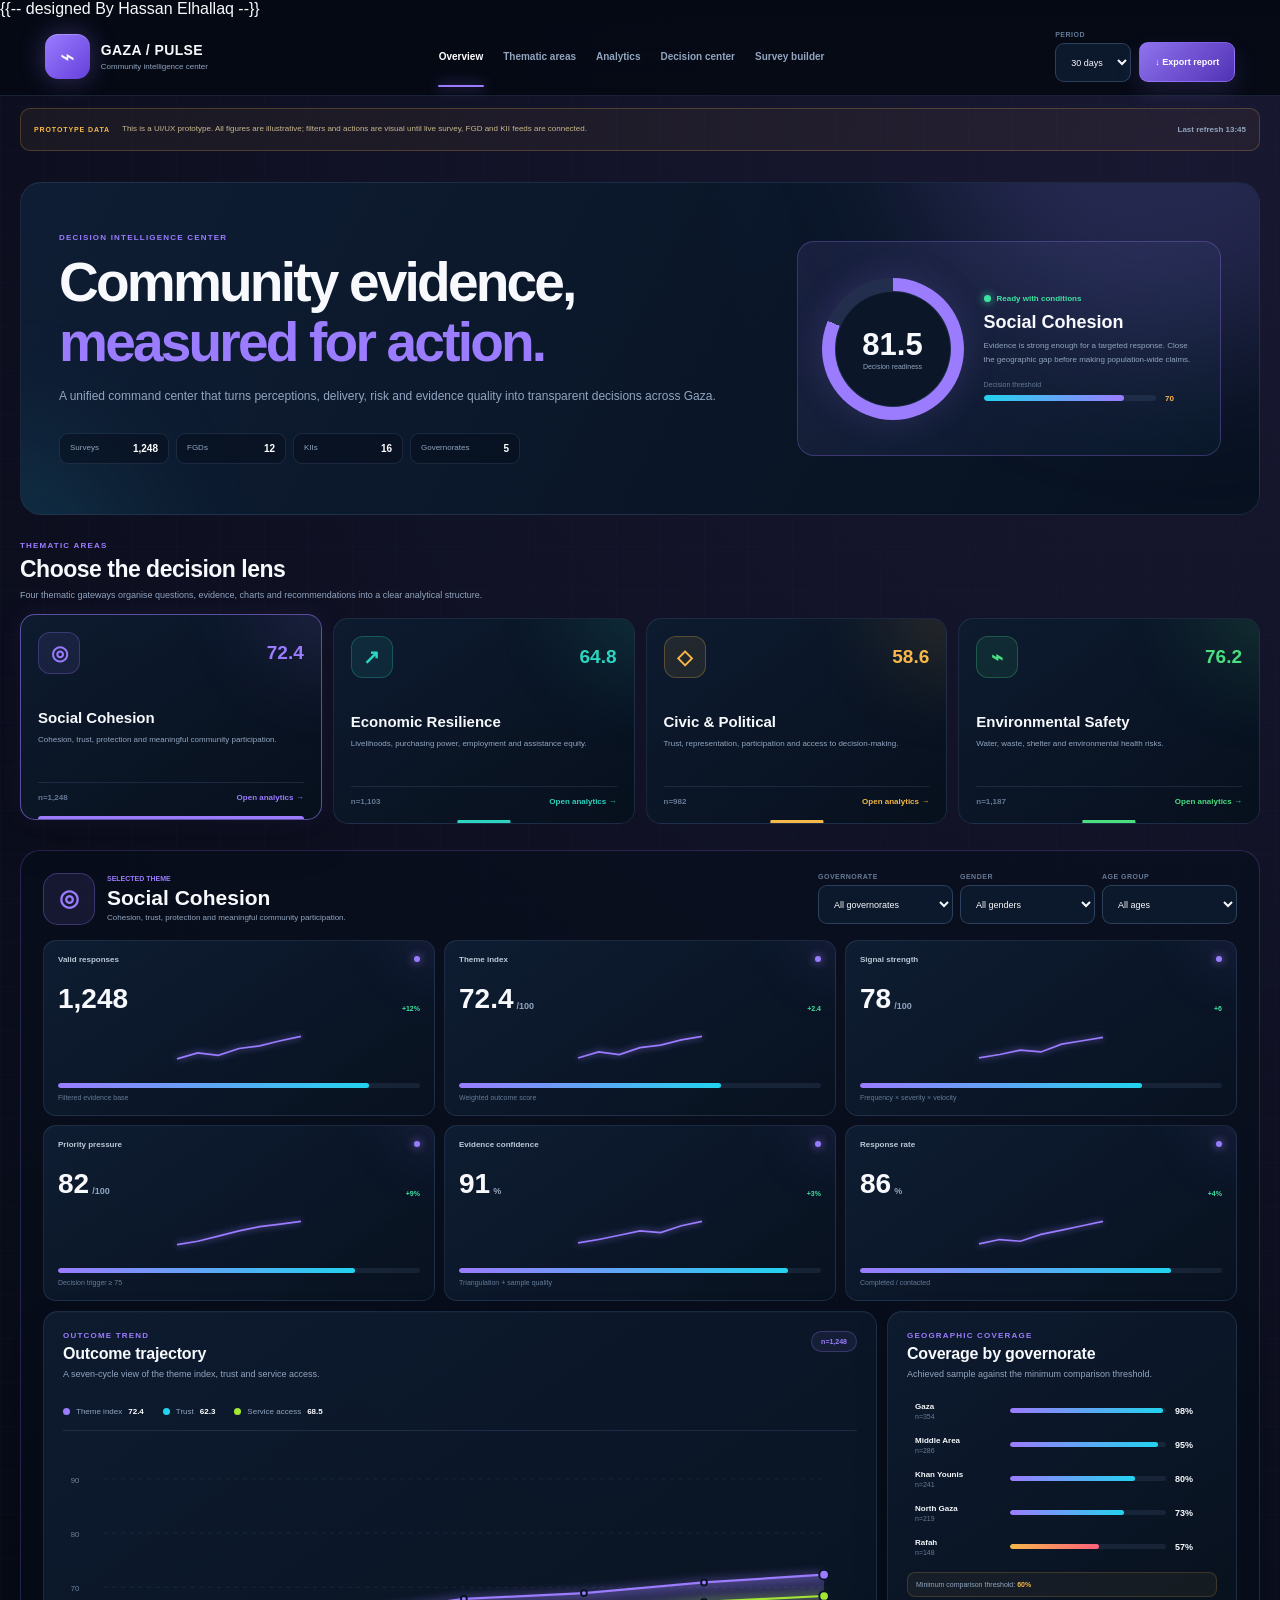
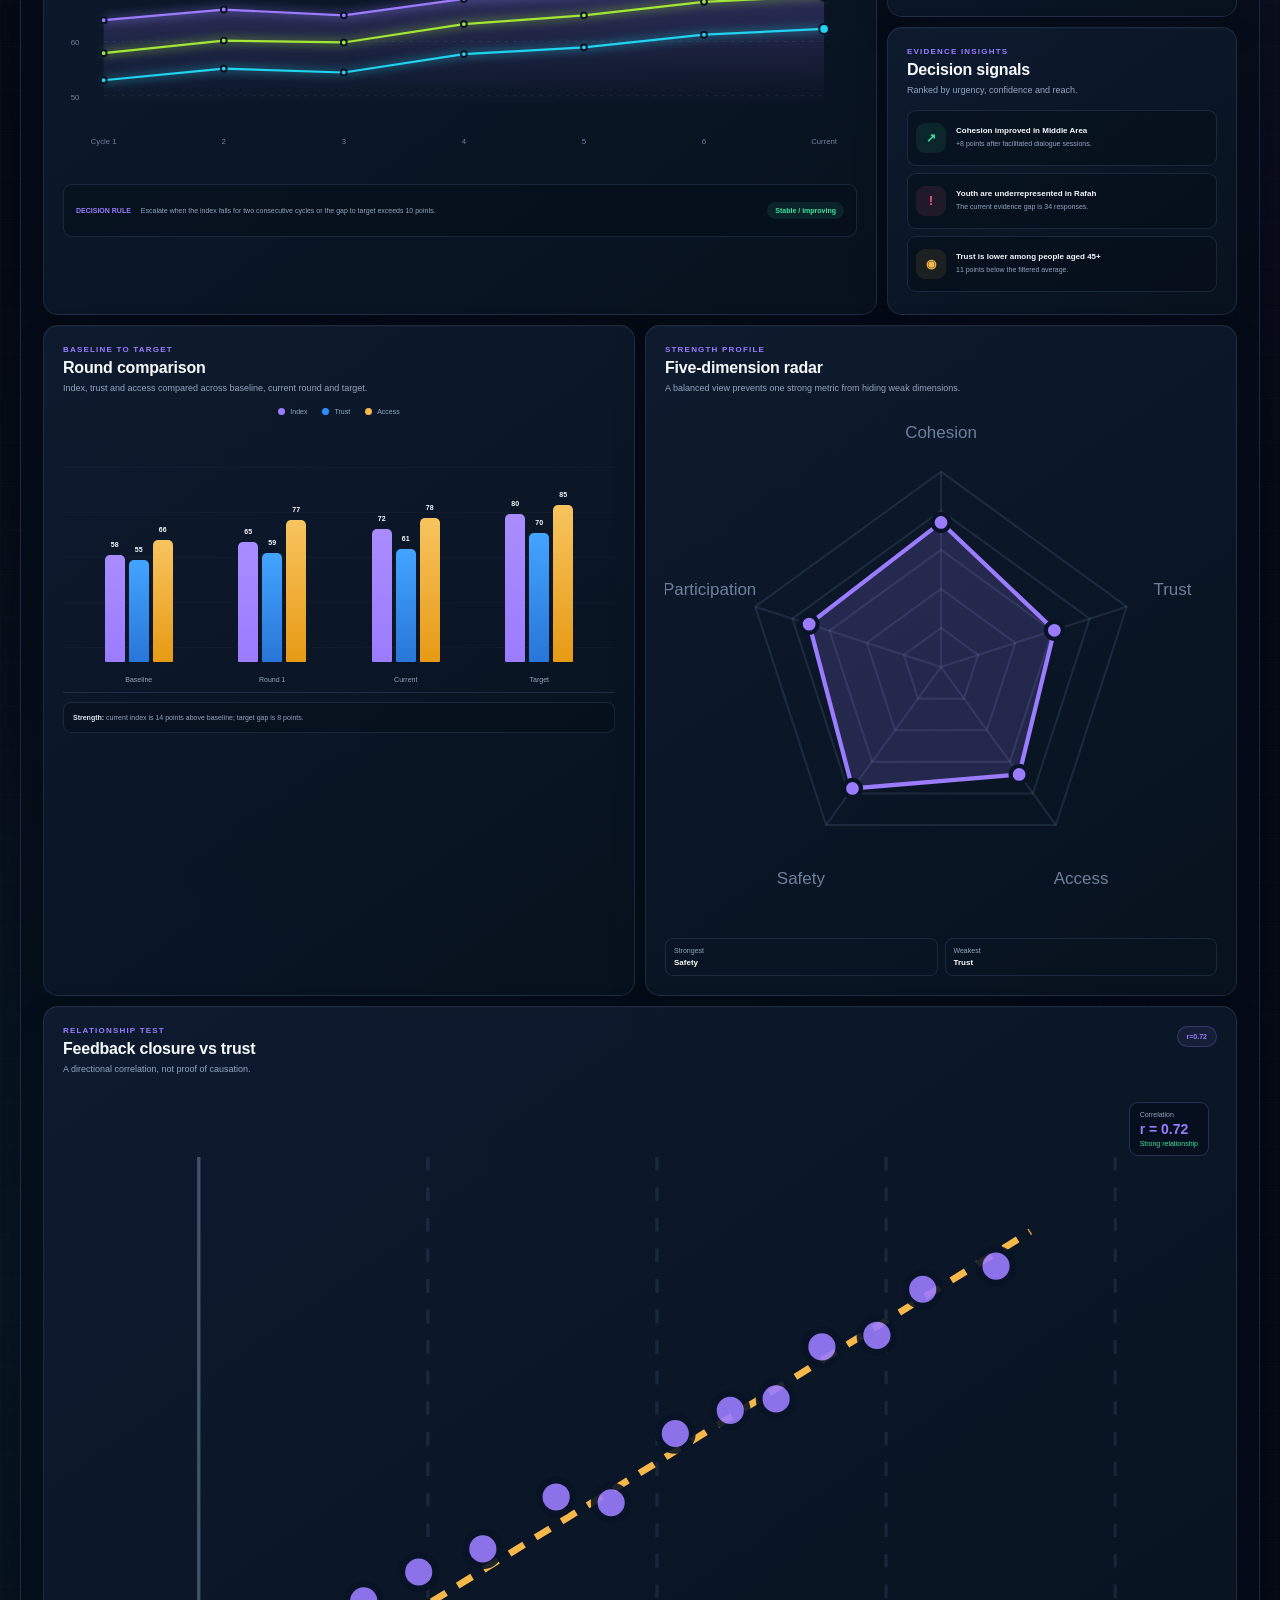
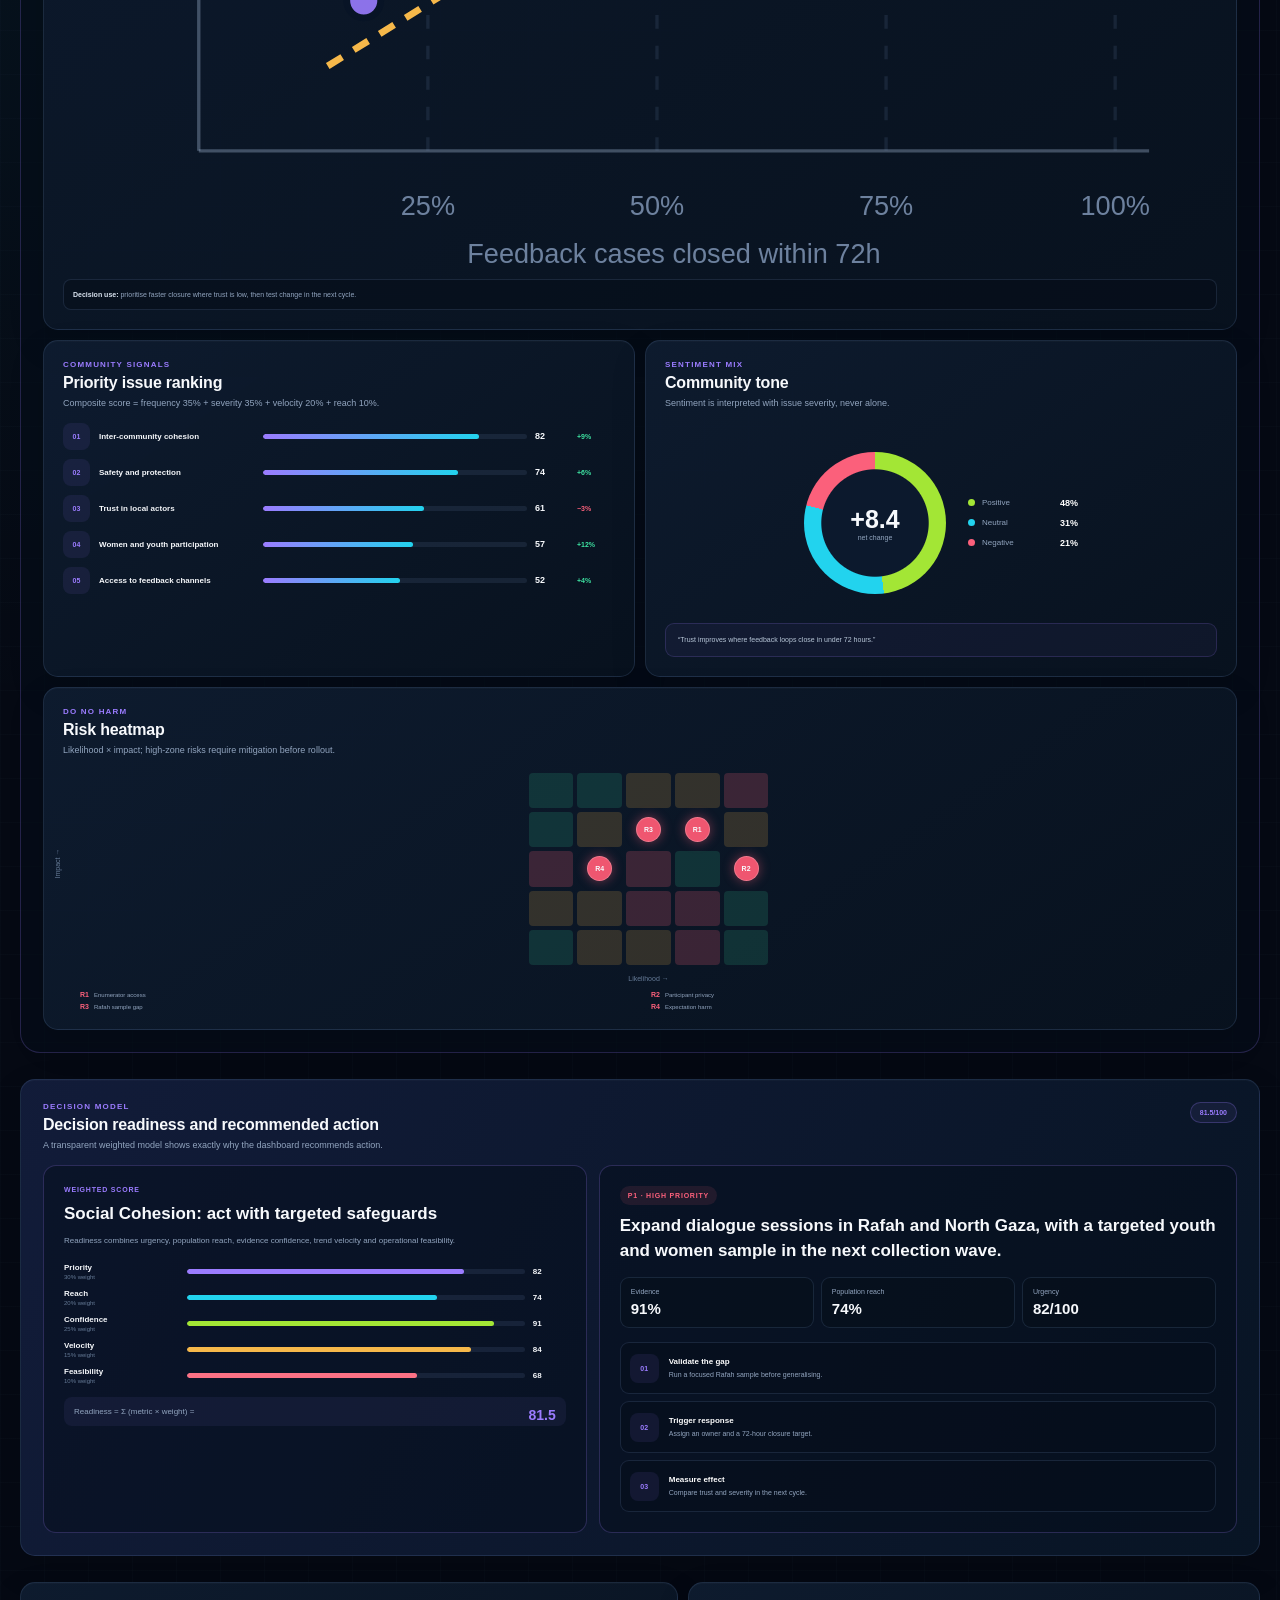
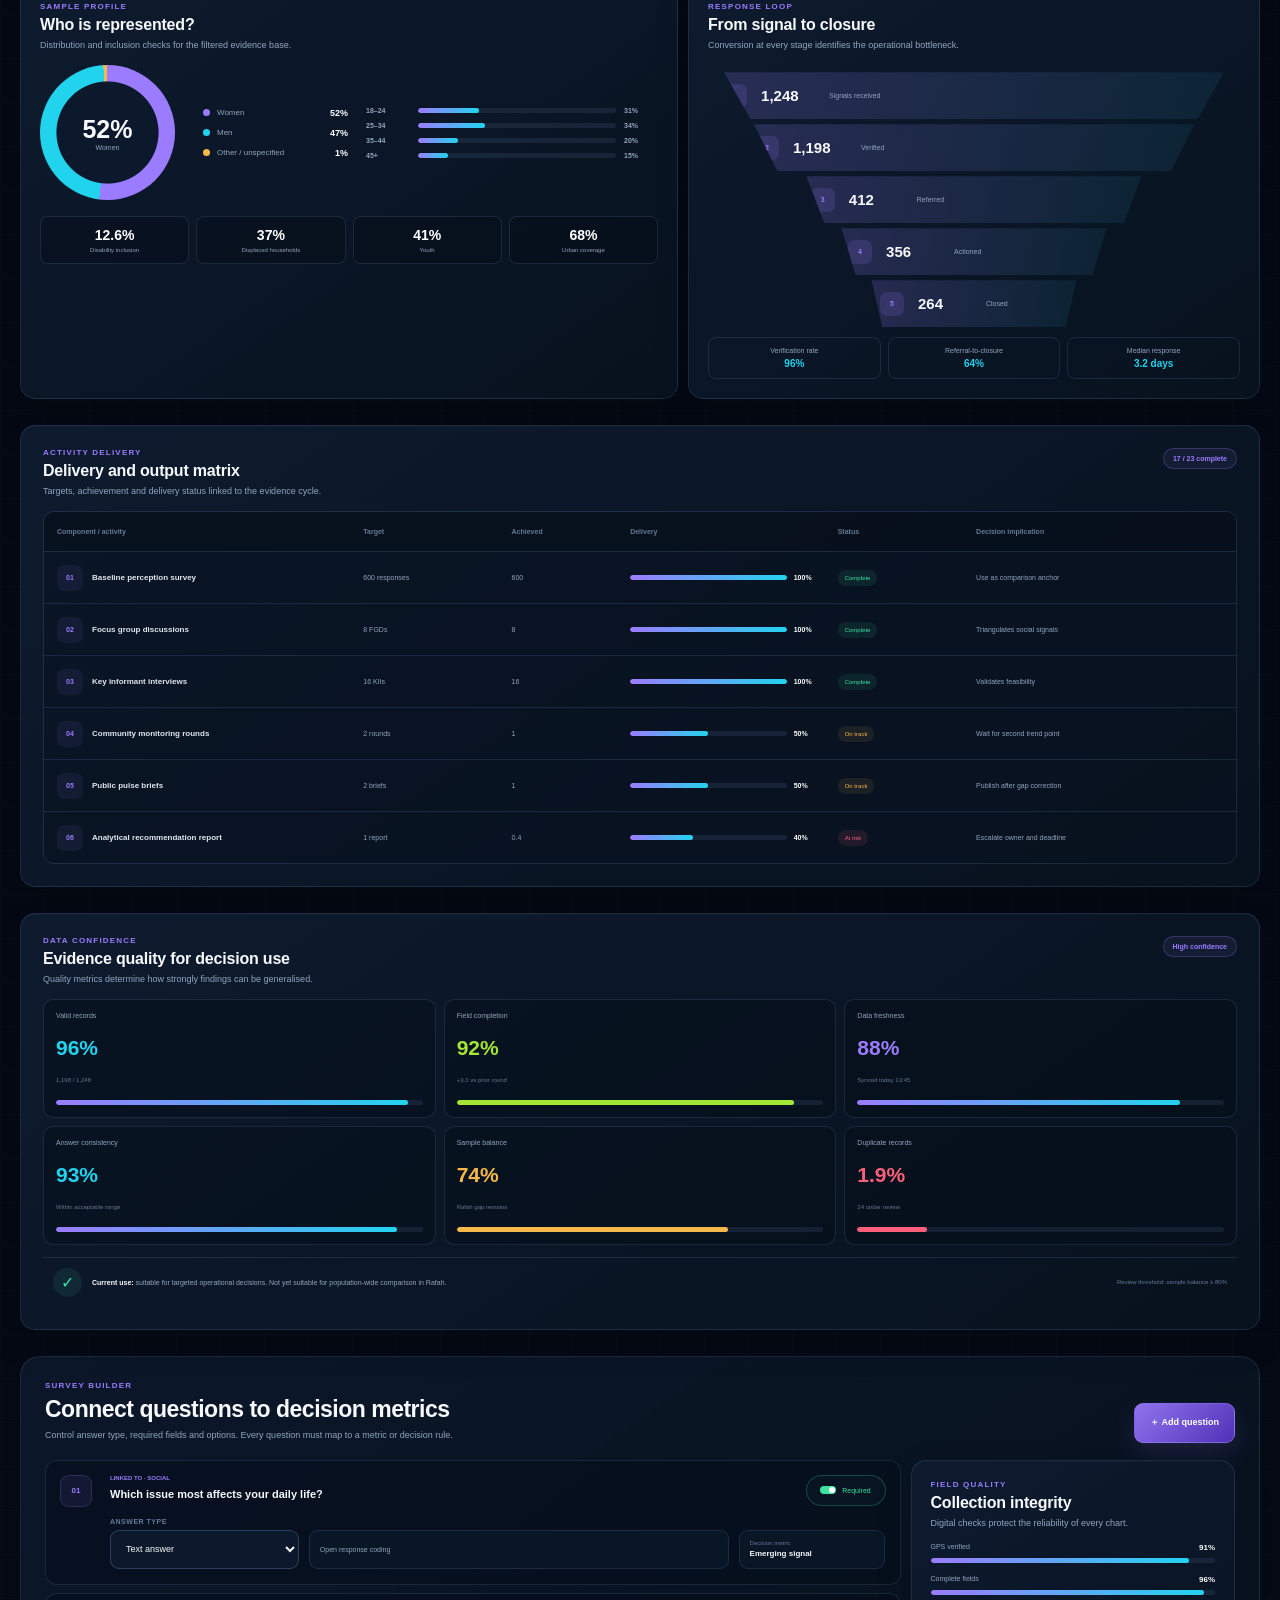
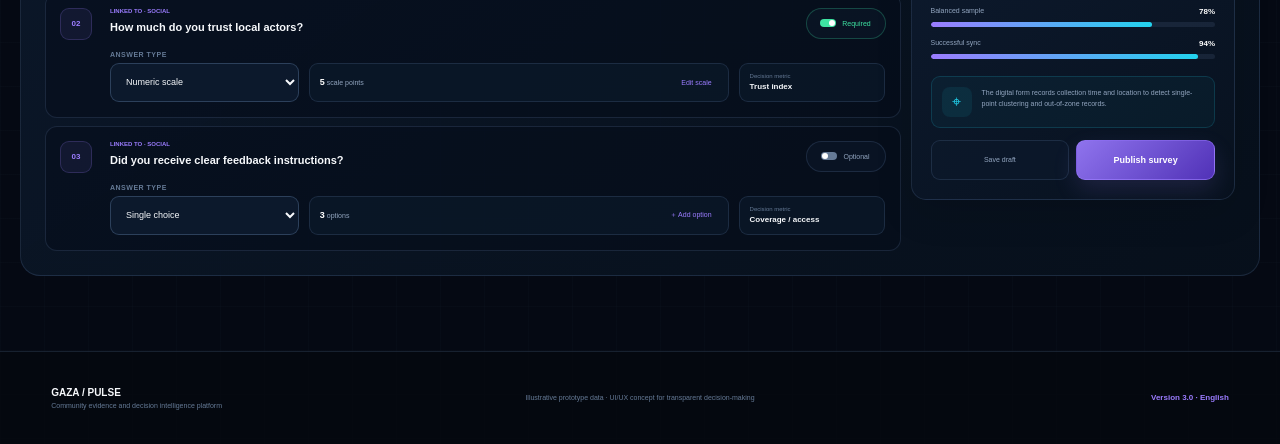
==== commit d1ebab14: "Add comment for designer in index.html" ====
--- a/index.html
+++ b/index.html
@@ -1,3 +1,4 @@
+{{-- designed By Hassan Elhallaq --}}
 <!doctype html>
 <html lang="en" dir="ltr">
   <head>
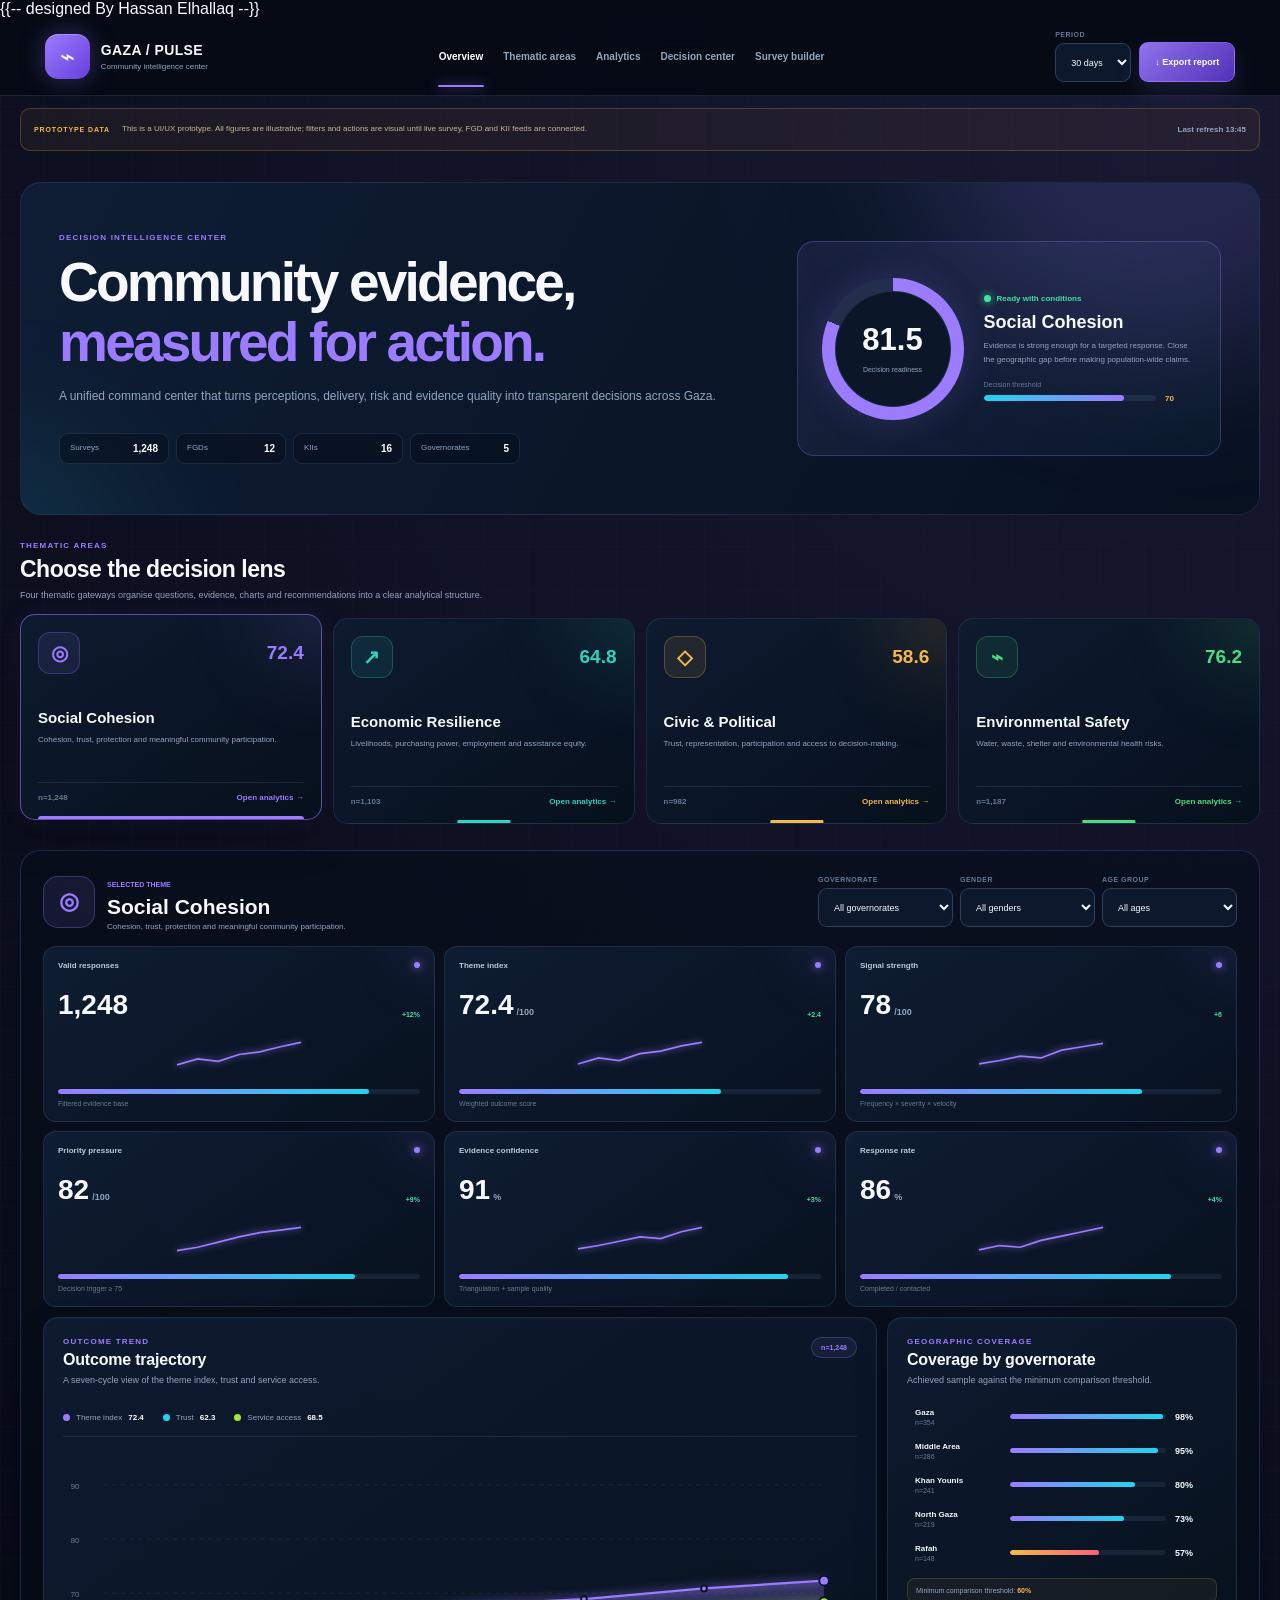
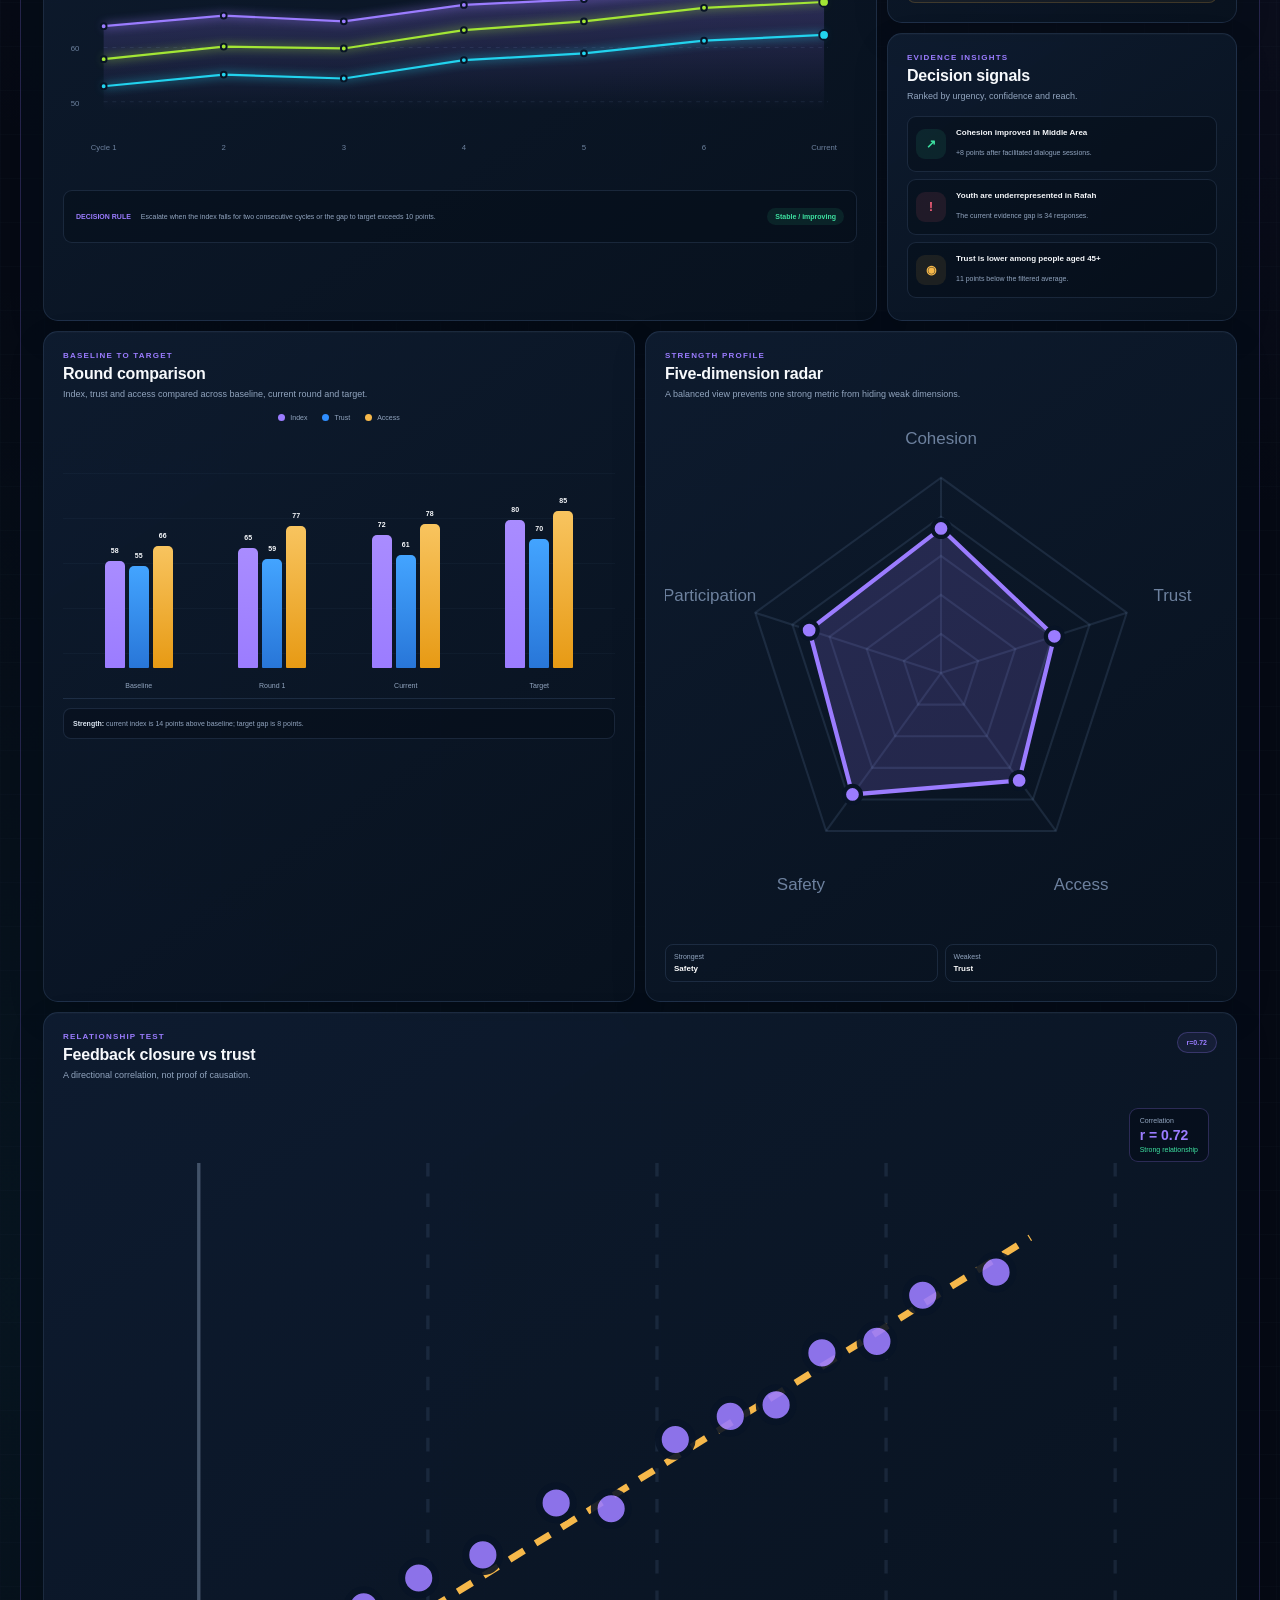
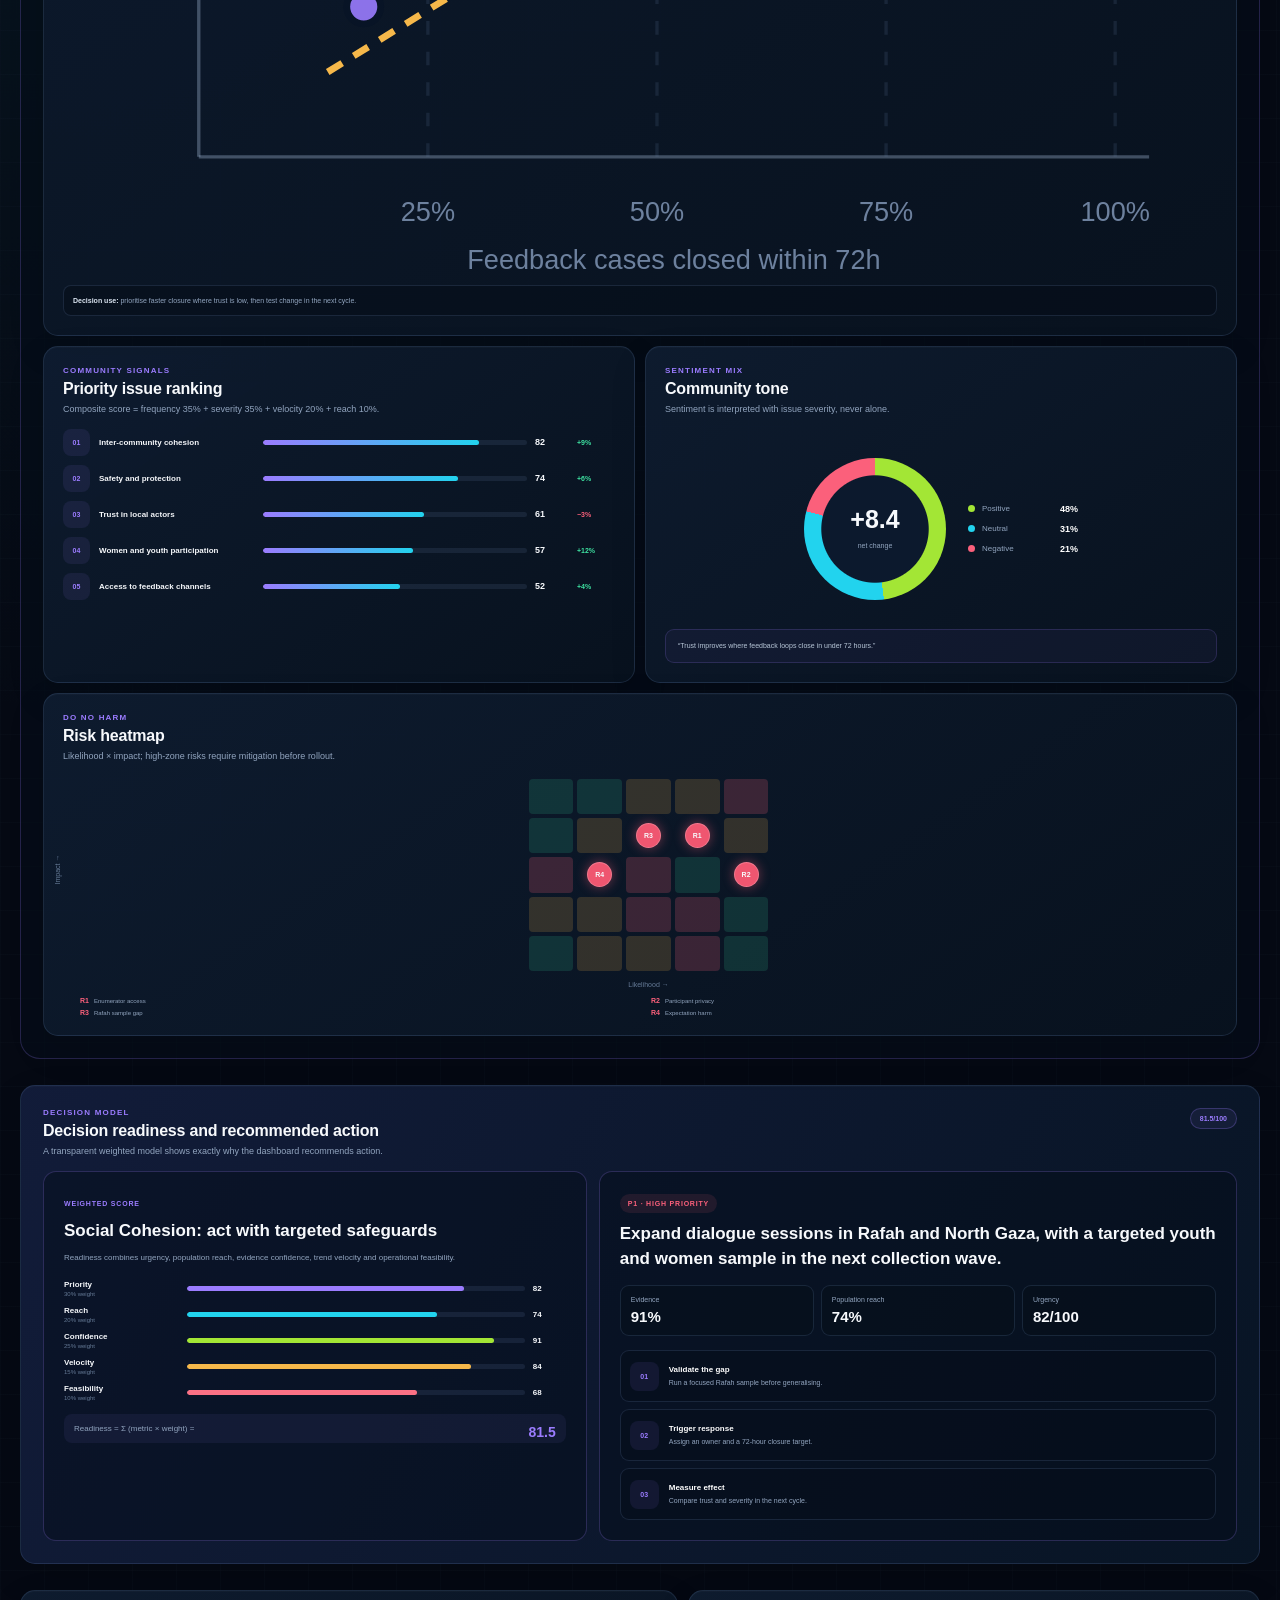
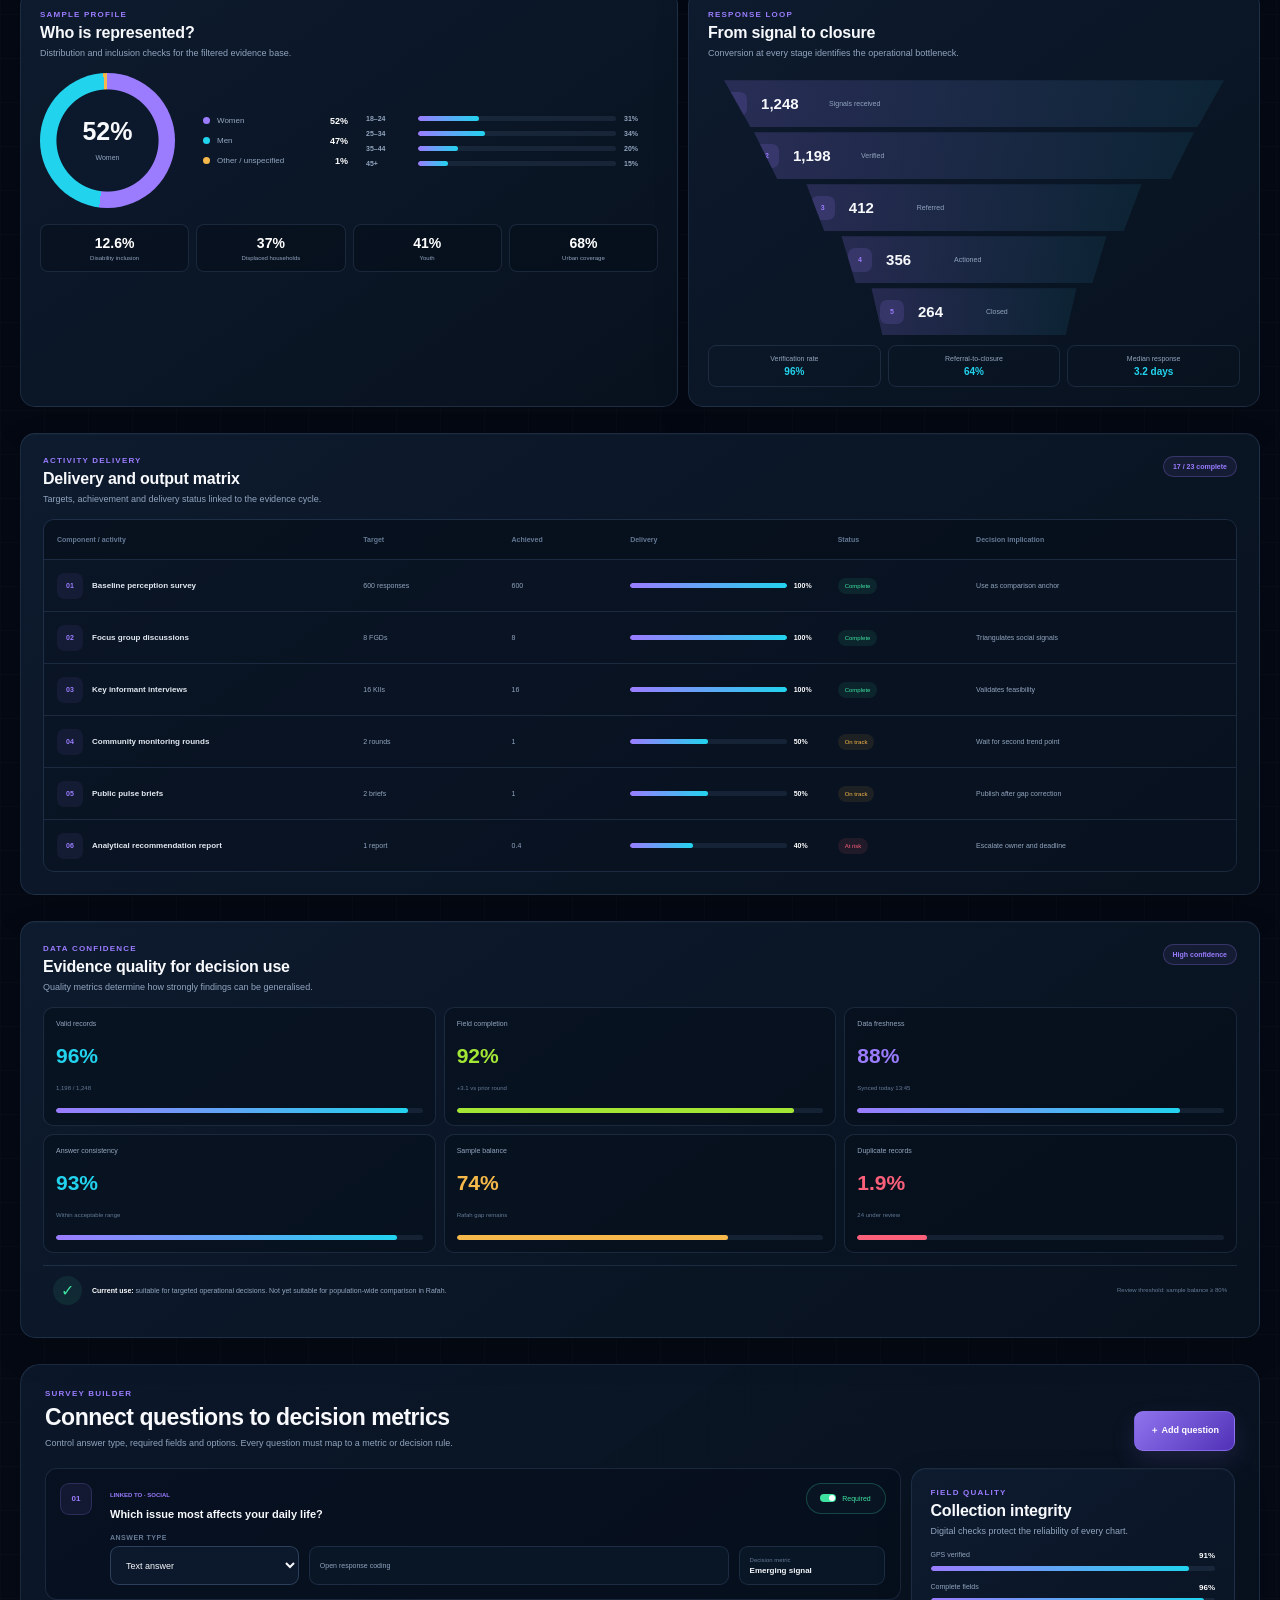
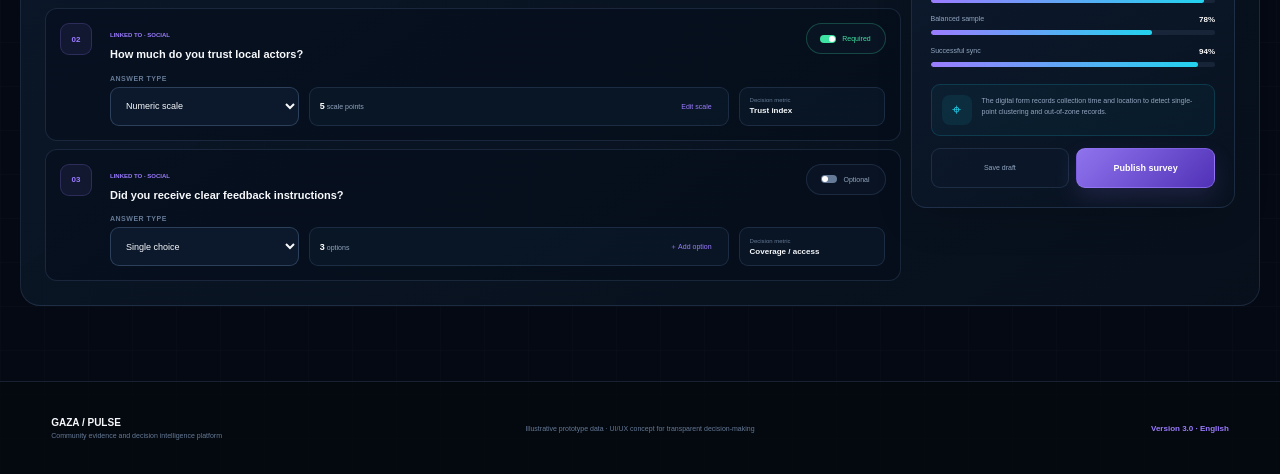
==== commit 98ef6ac4: "Fix comment formatting in index.html" ====
--- a/index.html
+++ b/index.html
@@ -1,5 +1,6 @@
+
+<!doctype html>
 {{-- designed By Hassan Elhallaq --}}
-<!doctype html>
 <html lang="en" dir="ltr">
   <head>
     <meta charset="utf-8">
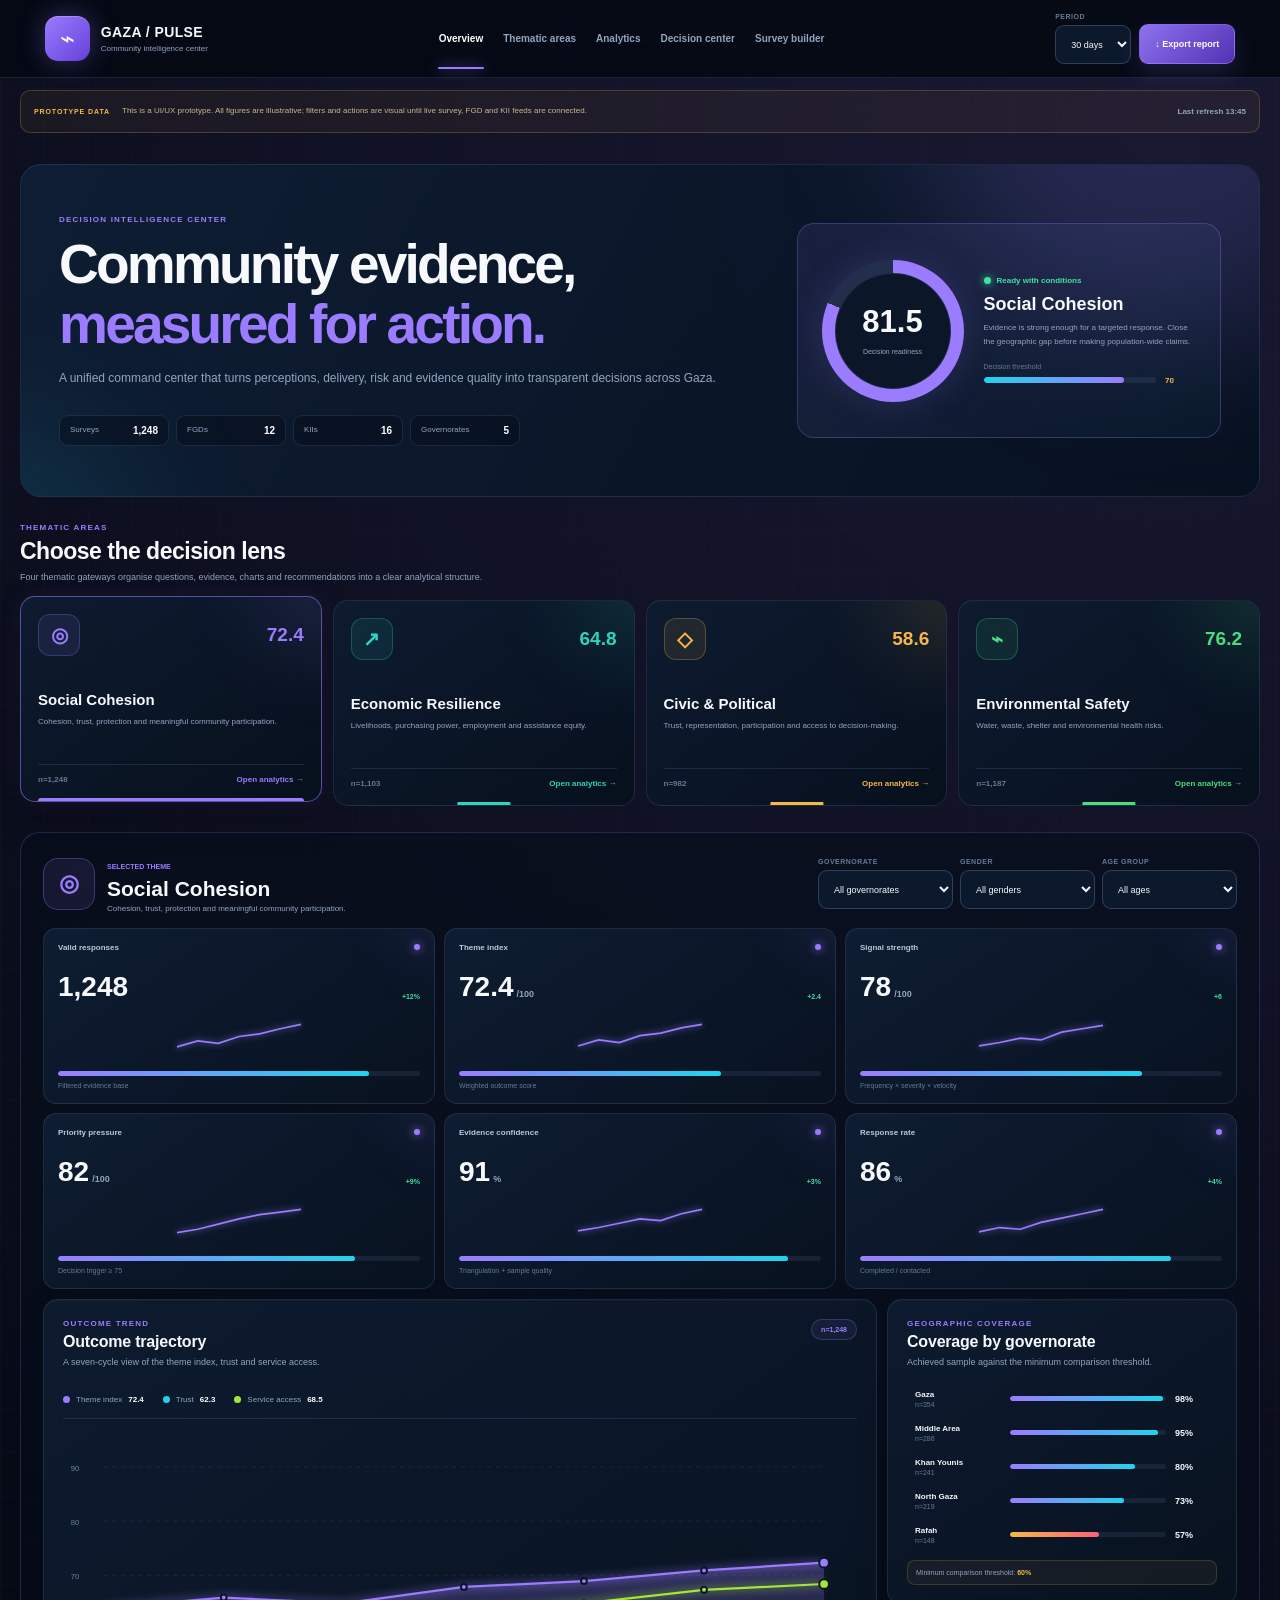
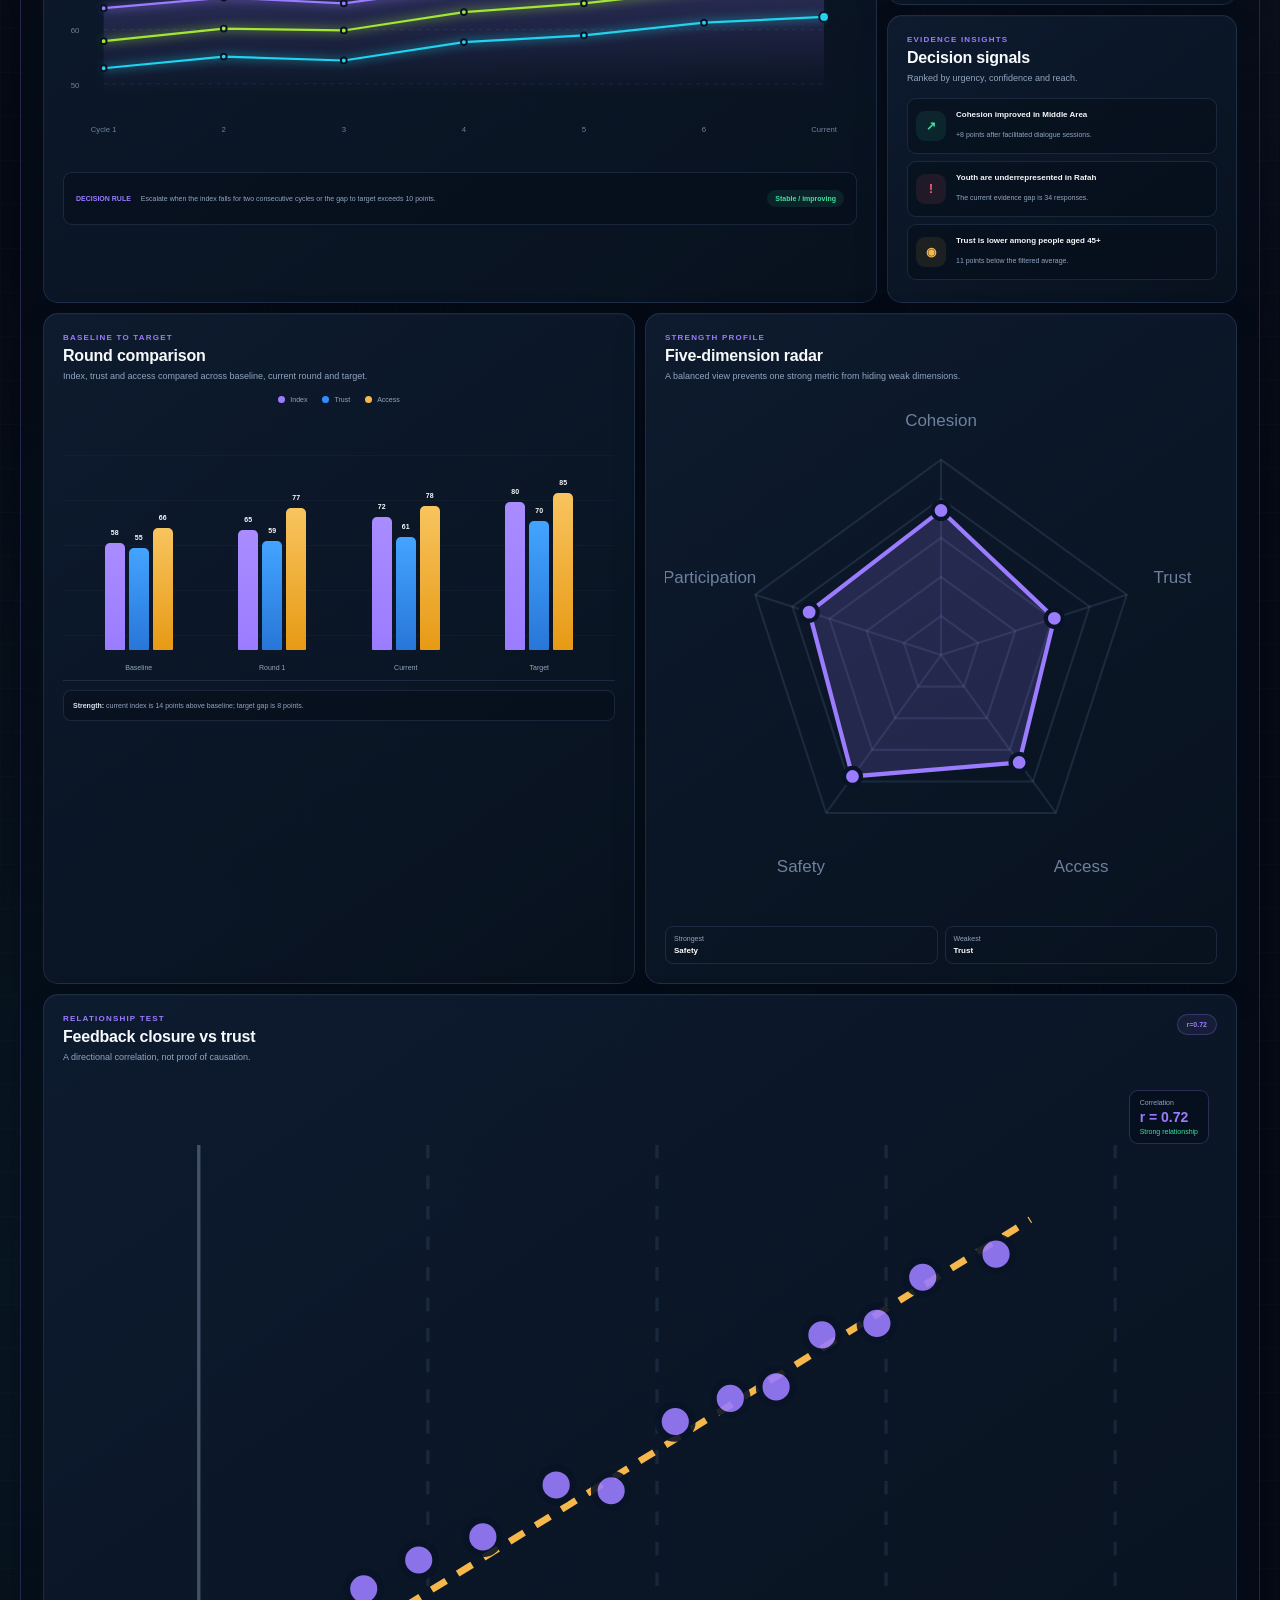
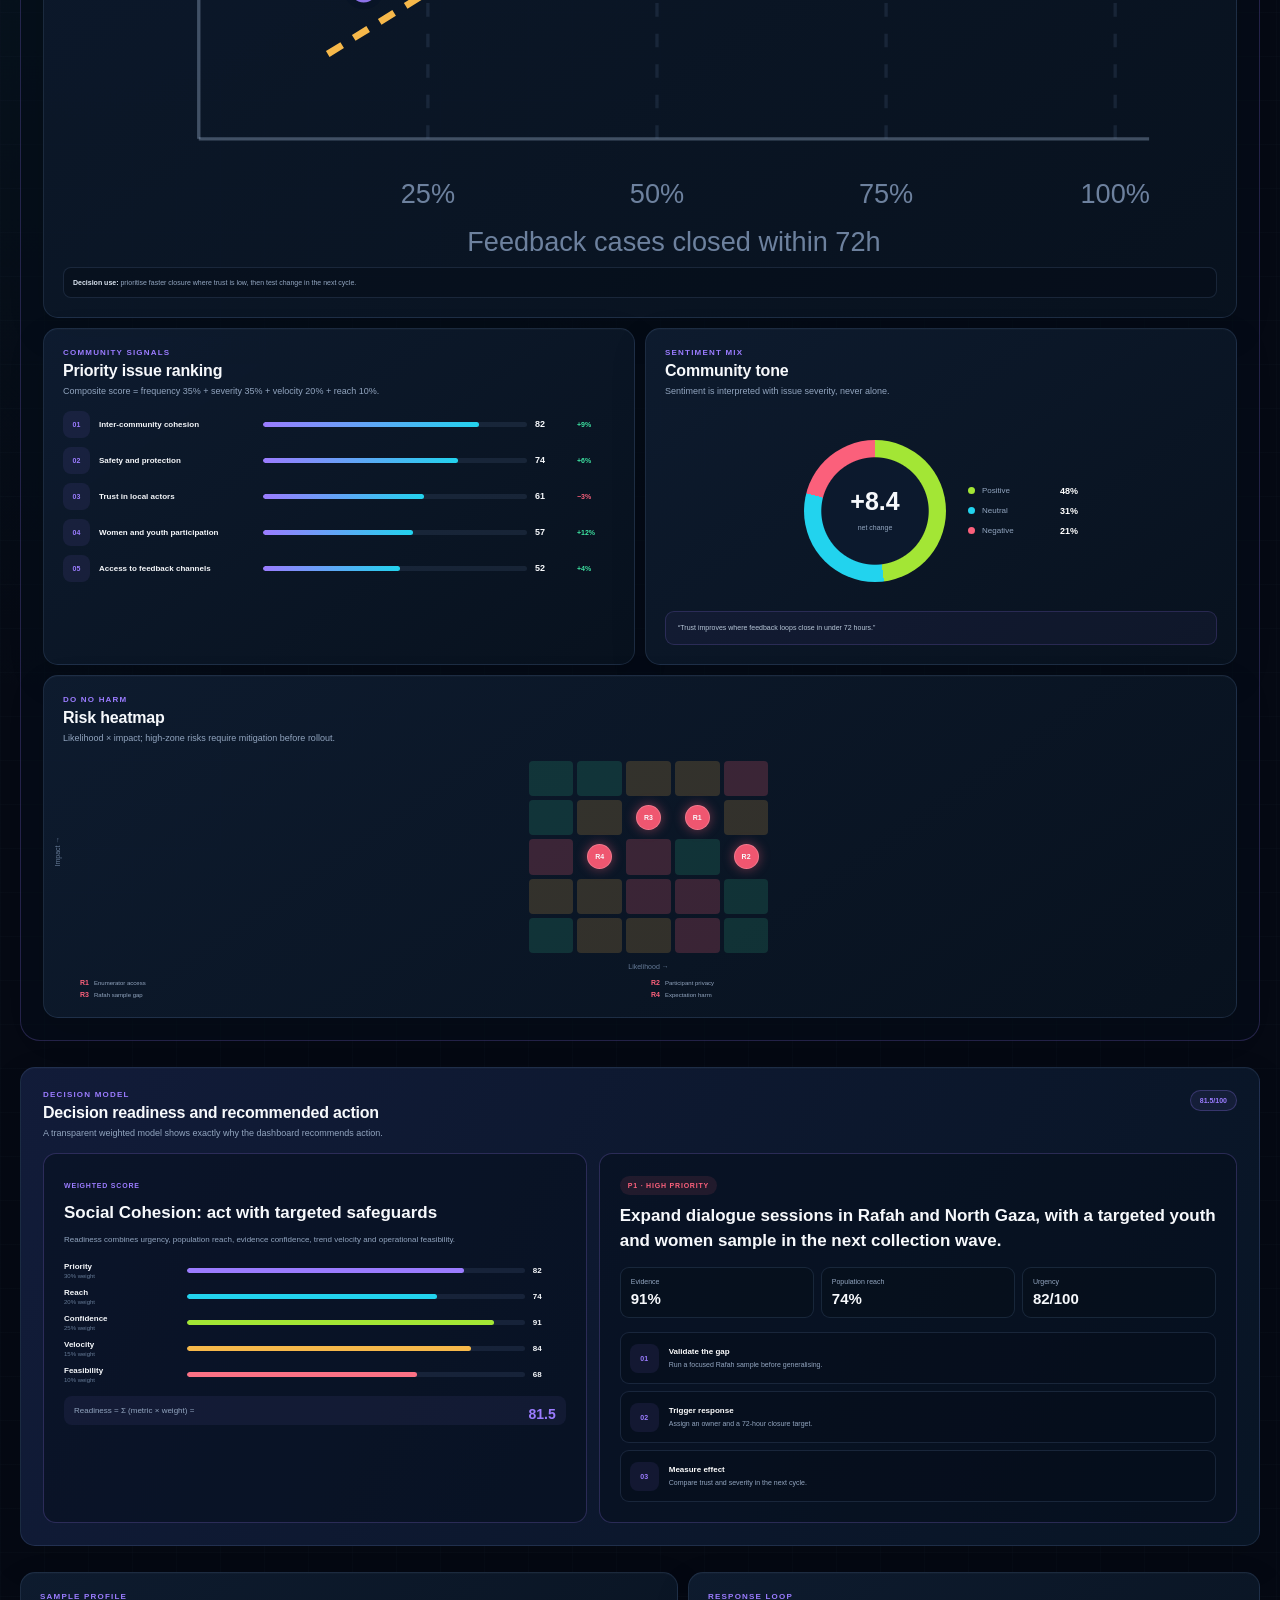
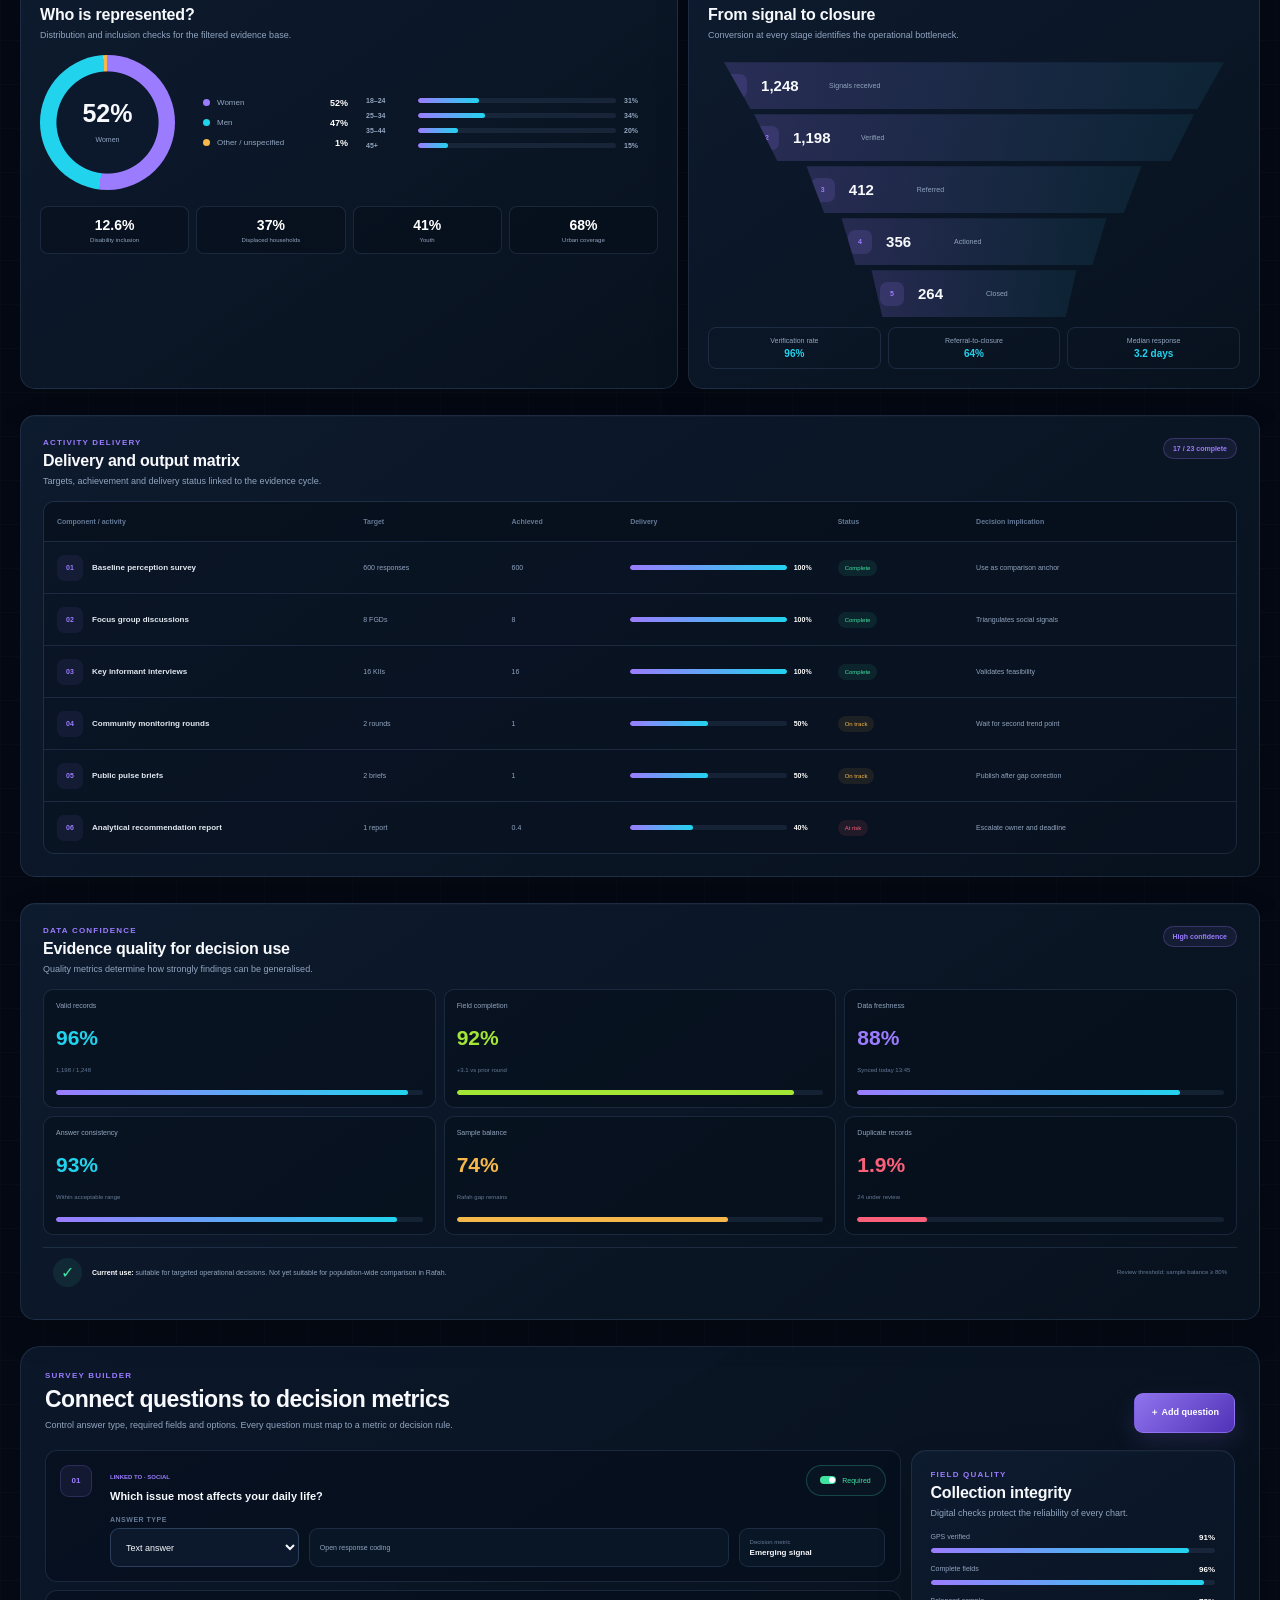
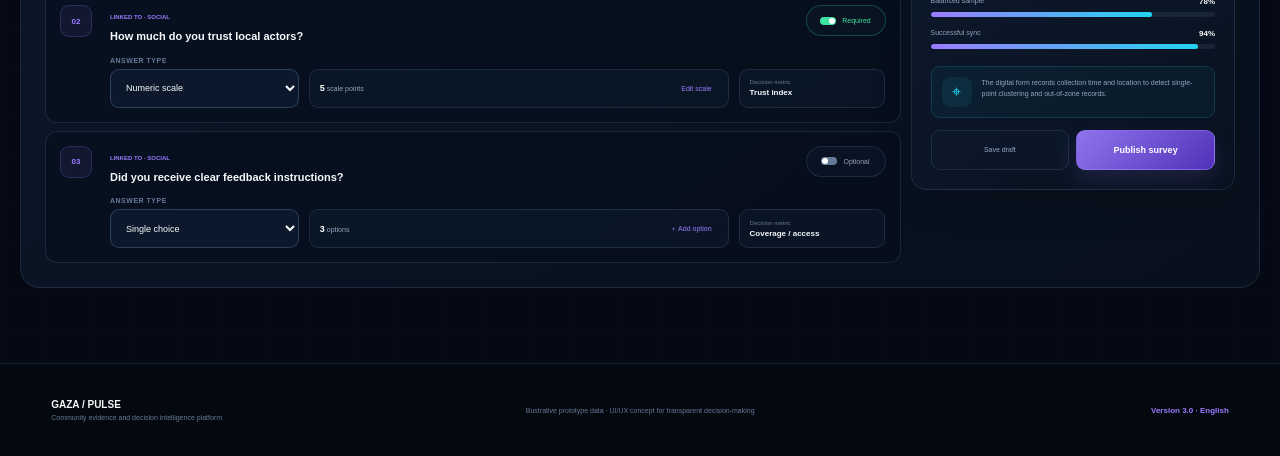
==== commit 04d17985: "Remove designer comment from index.html Removed comment about designer from the head section." ====
--- a/index.html
+++ b/index.html
@@ -1,8 +1,8 @@
 
 <!doctype html>
-{{-- designed By Hassan Elhallaq --}}
+
 <html lang="en" dir="ltr">
-  <head>
+   <head>
     <meta charset="utf-8">
     <meta name="viewport" content="width=device-width, initial-scale=1">
     <meta
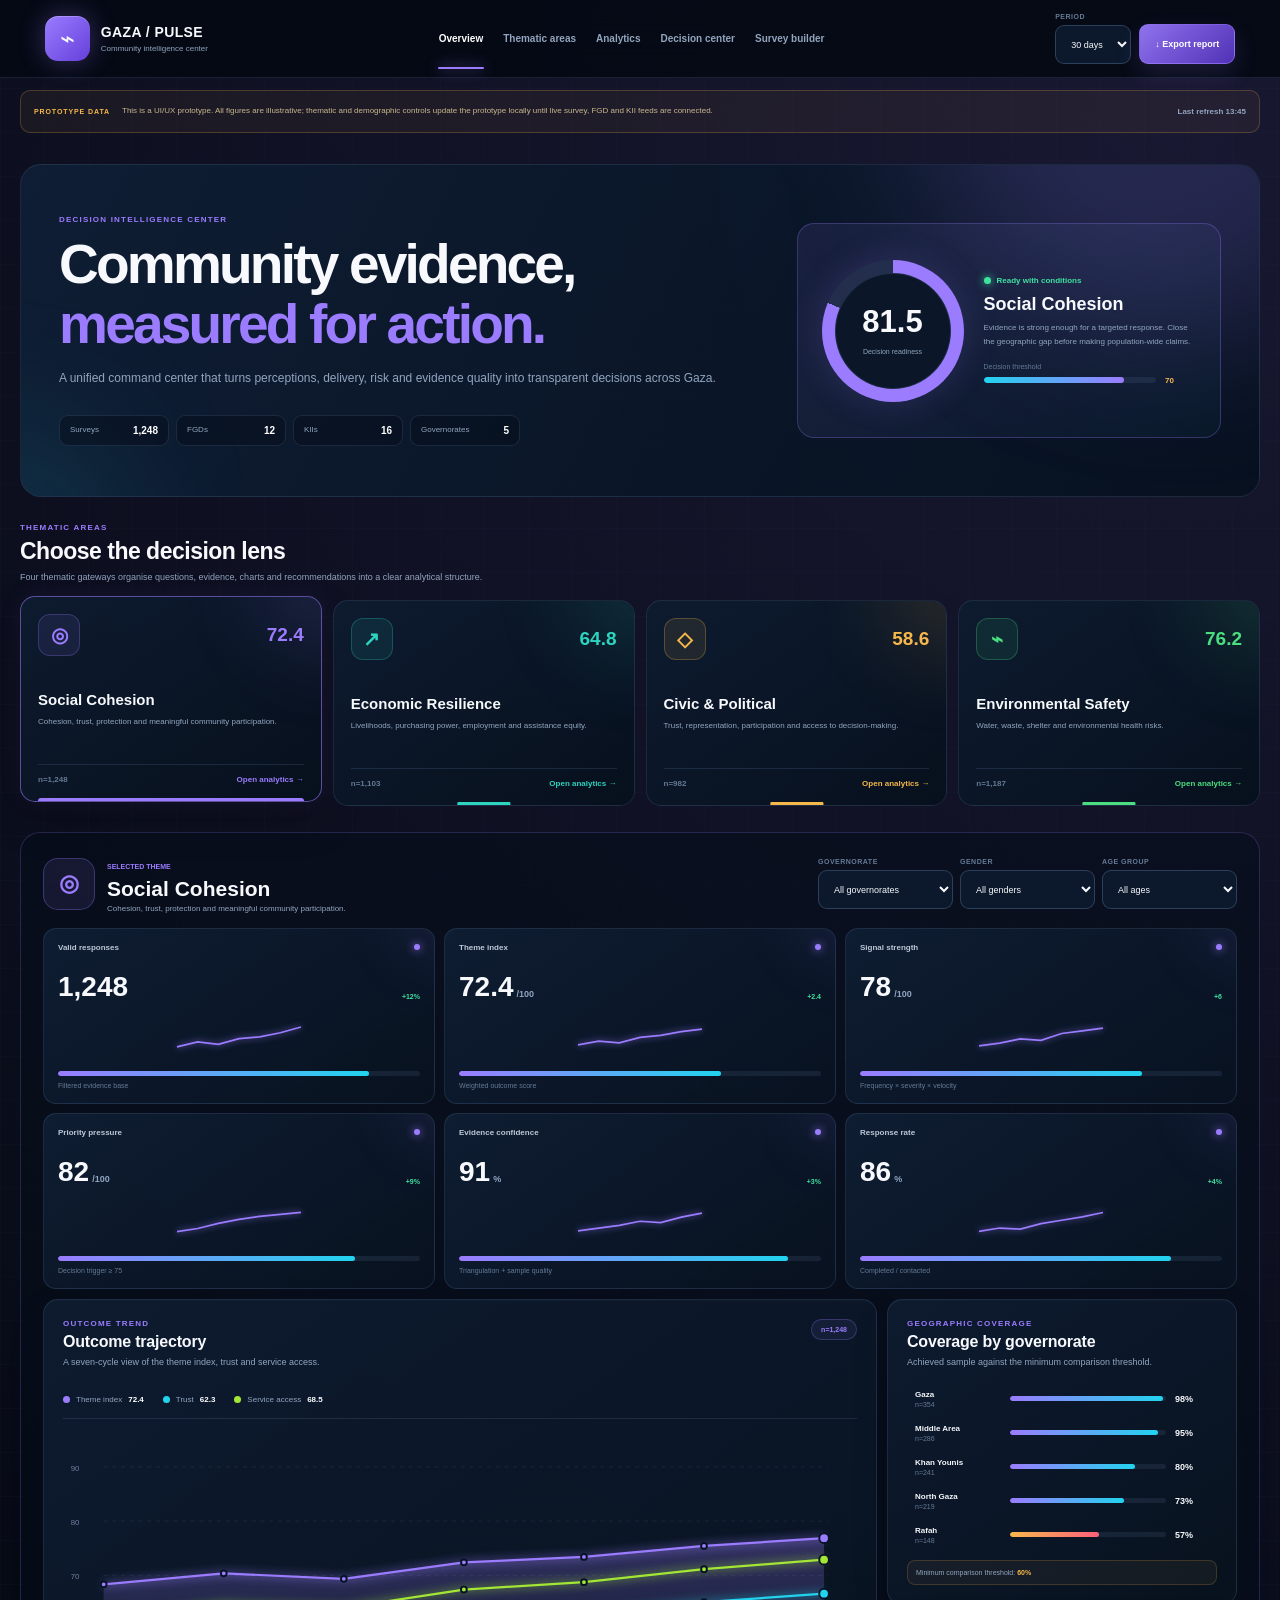
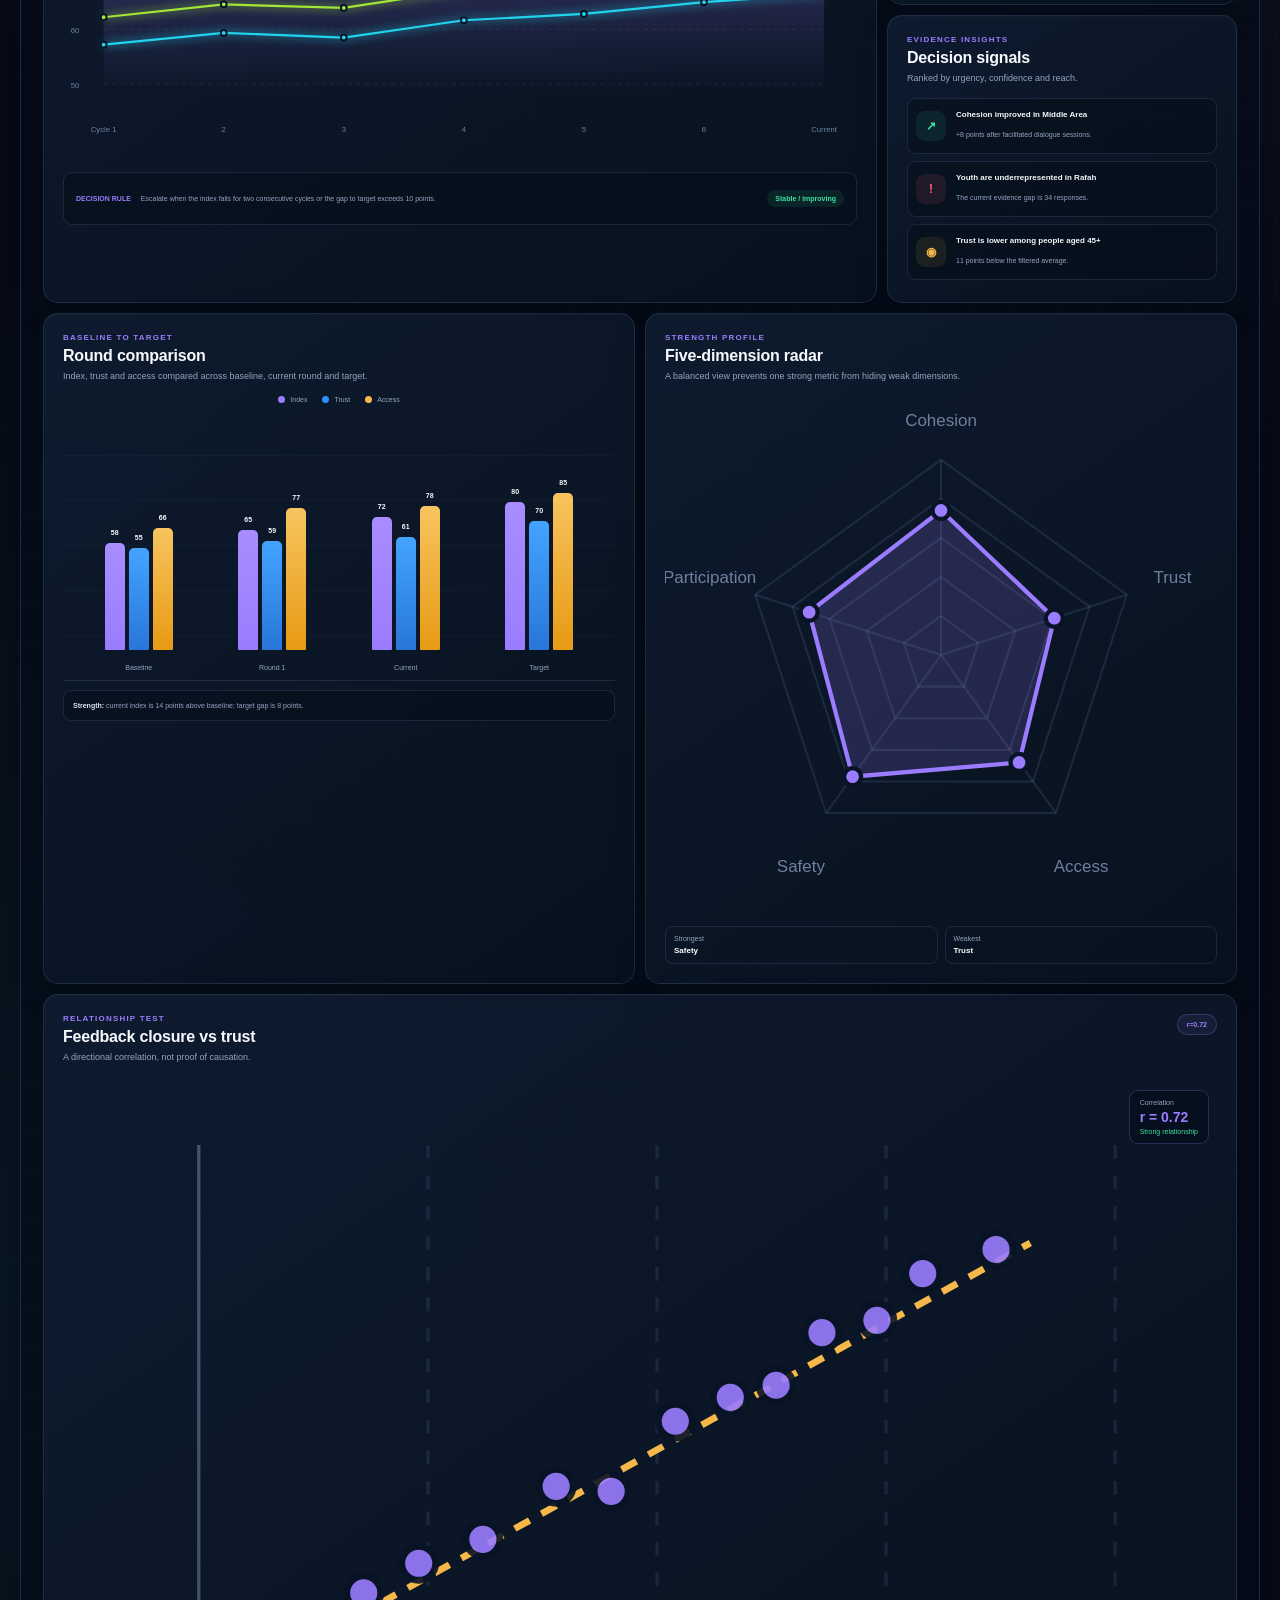
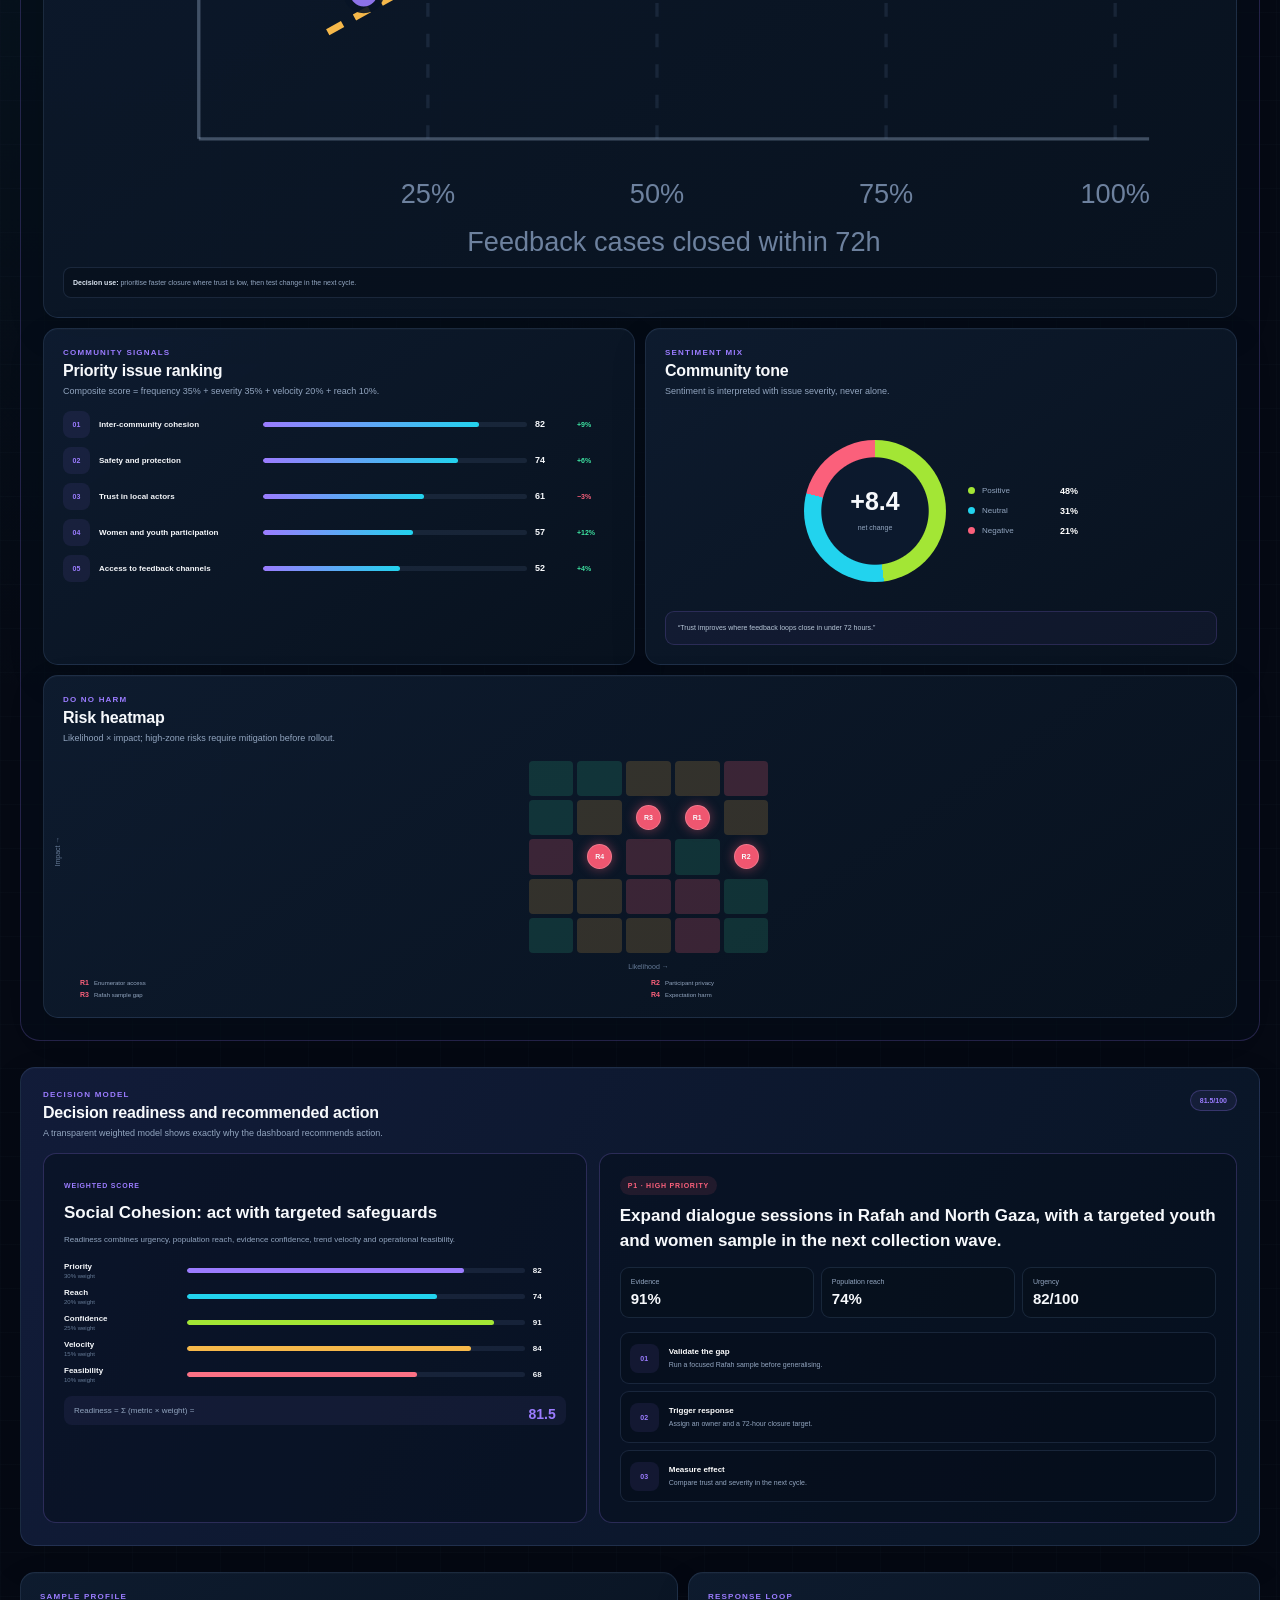
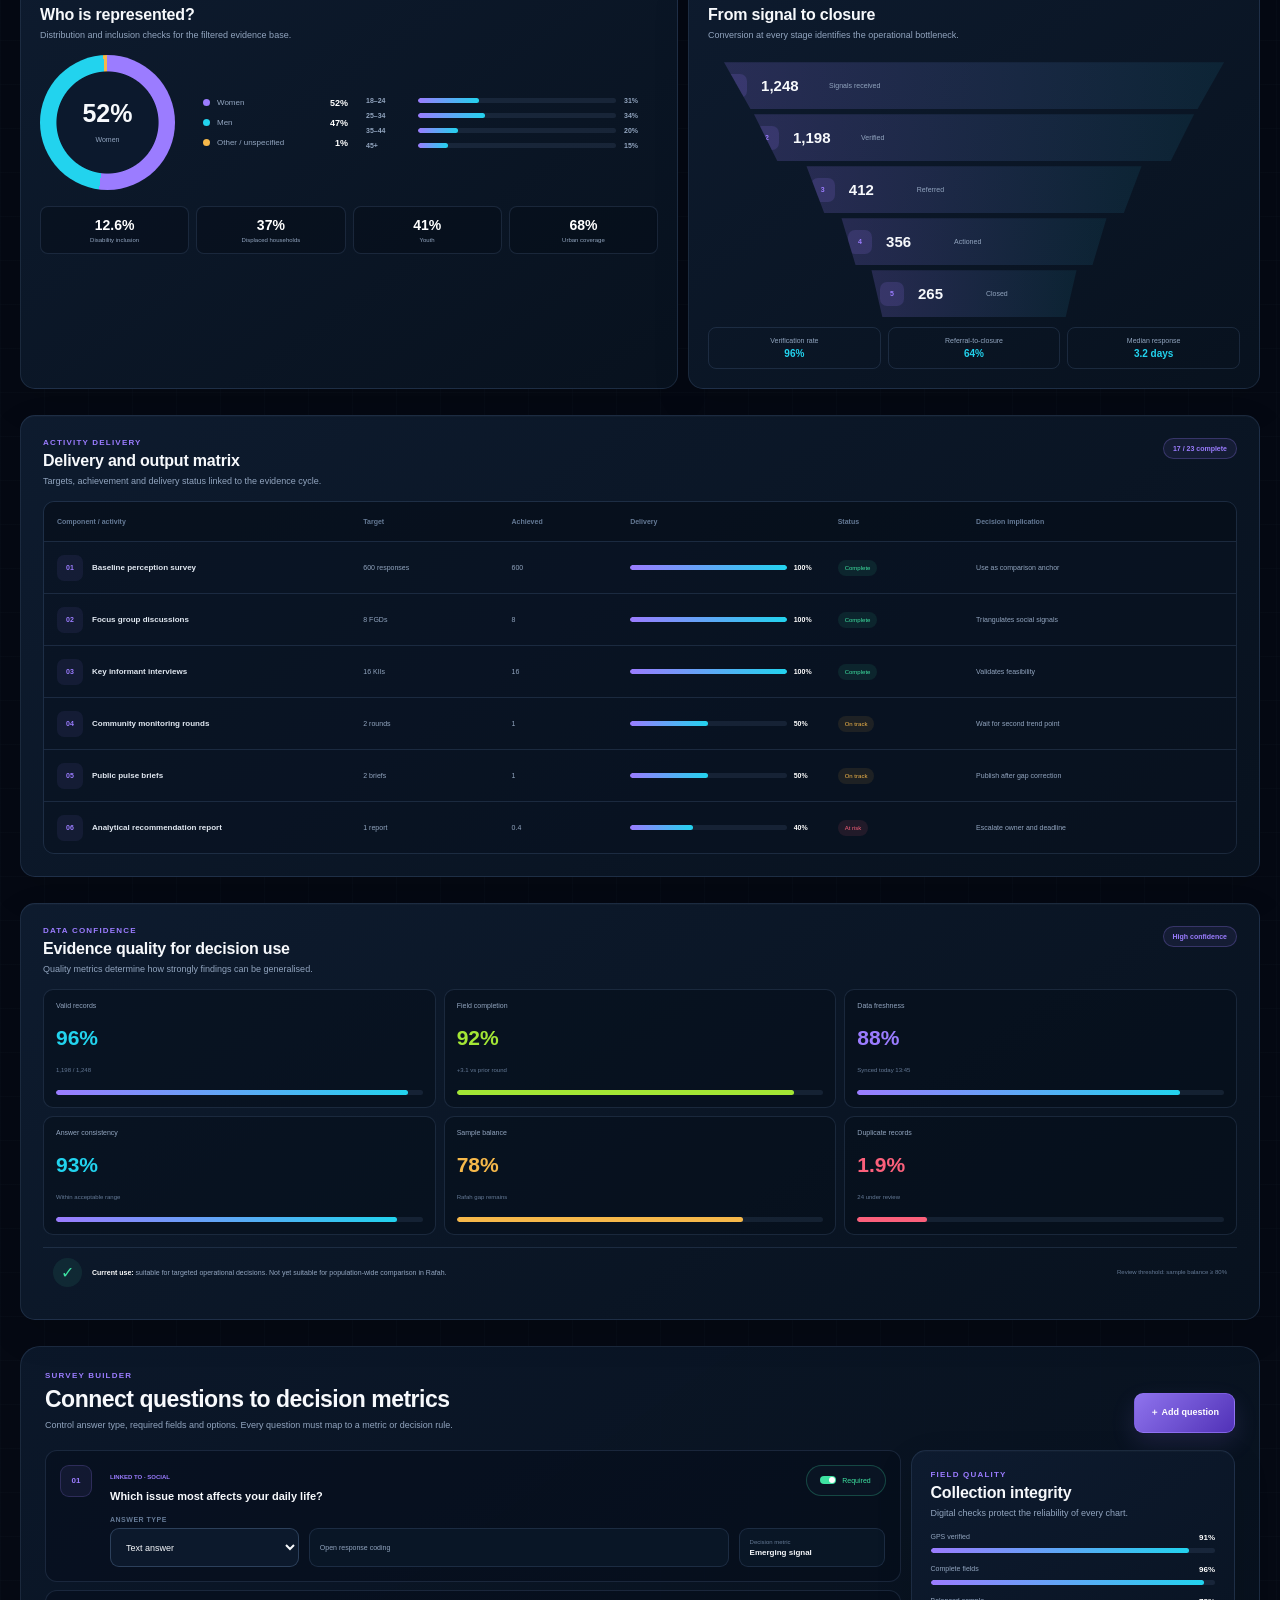
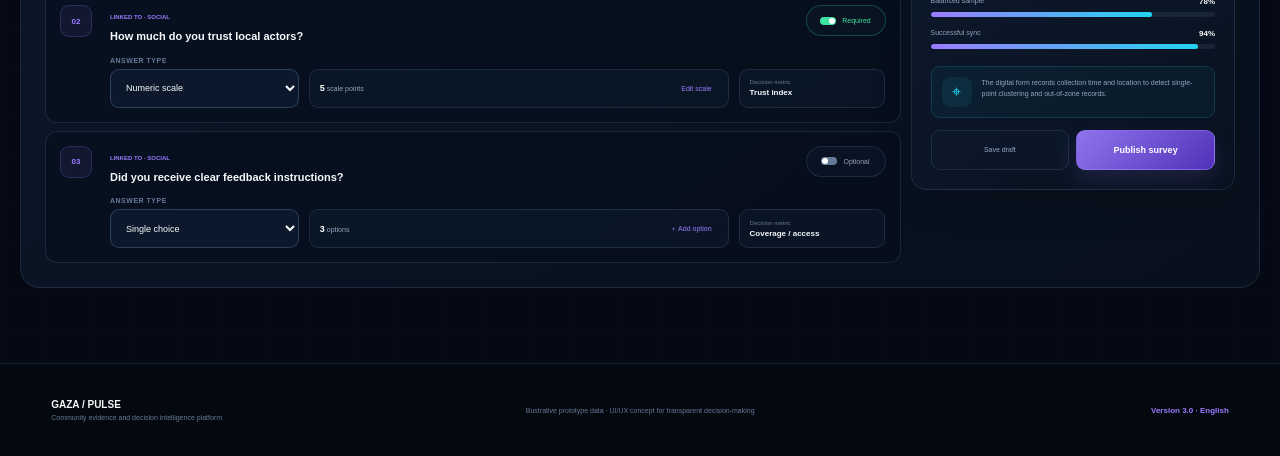
==== commit 6b213971: "js" ====
--- a/index.html
+++ b/index.html
@@ -1,8 +1,6 @@
-
 <!doctype html>
-
 <html lang="en" dir="ltr">
-   <head>
+  <head>
     <meta charset="utf-8">
     <meta name="viewport" content="width=device-width, initial-scale=1">
     <meta
@@ -11,6 +9,7 @@
     >
     <title>GAZA / PULSE — Community Decision Intelligence</title>
     <link rel="stylesheet" href="styles.css">
+    <script src="script.js" defer></script>
   </head>
   <body>
     <main class="dashboard">
@@ -47,8 +46,9 @@
       <aside class="prototype-note" aria-label="Prototype notice">
         <span>PROTOTYPE DATA</span>
         <p>
-          This is a UI/UX prototype. All figures are illustrative; filters and
-          actions are visual until live survey, FGD and KII feeds are connected.
+          This is a UI/UX prototype. All figures are illustrative; thematic and
+          demographic controls update the prototype locally until live survey,
+          FGD and KII feeds are connected.
         </p>
         <b>Last refresh 13:45</b>
       </aside>
@@ -109,6 +109,7 @@
             <a
               class="theme-card active"
               href="#analytics"
+              data-theme="social"
               style="--tile:#9b7cff;--tile-rgb:155,124,255"
             >
               <span class="theme-top"><i>◎</i><b>72.4</b></span>
@@ -125,6 +126,7 @@
             <a
               class="theme-card"
               href="#analytics"
+              data-theme="economic"
               style="--tile:#2dd4bf;--tile-rgb:45,212,191"
             >
               <span class="theme-top"><i>↗</i><b>64.8</b></span>
@@ -141,6 +143,7 @@
             <a
               class="theme-card"
               href="#analytics"
+              data-theme="political"
               style="--tile:#f6b84a;--tile-rgb:246,184,74"
             >
               <span class="theme-top"><i>◇</i><b>58.6</b></span>
@@ -157,6 +160,7 @@
             <a
               class="theme-card"
               href="#analytics"
+              data-theme="environmental"
               style="--tile:#4ade80;--tile-rgb:74,222,128"
             >
               <span class="theme-top"><i>⌁</i><b>76.2</b></span>
@@ -171,7 +175,7 @@
           </div>
         </section>
 
-        <section class="analytics-shell" id="analytics">
+        <section class="analytics-shell" id="analytics" aria-live="polite">
           <div class="analytics-header">
             <div class="selected-theme">
               <span>◎</span>
--- a/styles.css
+++ b/styles.css
@@ -2329,6 +2329,46 @@
   font: 800 8px Arial, sans-serif;
 }
 
+.analytics-shell.theme-updated {
+  animation: dashboard-refresh 0.38s ease;
+}
+
+.series-line,
+.trend-dots circle,
+.trend-area,
+.bars span,
+.radar-value,
+.radar circle,
+.scatter-points circle,
+.coverage-row i em,
+.priority-row i em,
+.kpi-progress i b,
+.formula i em,
+.field-row i em {
+  transition: all 0.38s ease;
+}
+
+.kpi-value em.negative-delta {
+  color: var(--red);
+}
+
+.coverage-row.selected {
+  border-color: rgba(var(--accent-rgb), 0.38);
+  background: rgba(var(--accent-rgb), 0.09);
+}
+
+@keyframes dashboard-refresh {
+  0% {
+    opacity: 0.72;
+    transform: translateY(3px);
+  }
+
+  100% {
+    opacity: 1;
+    transform: translateY(0);
+  }
+}
+
 @media (max-width: 1380px) {
   .topbar nav {
     gap: 18px;
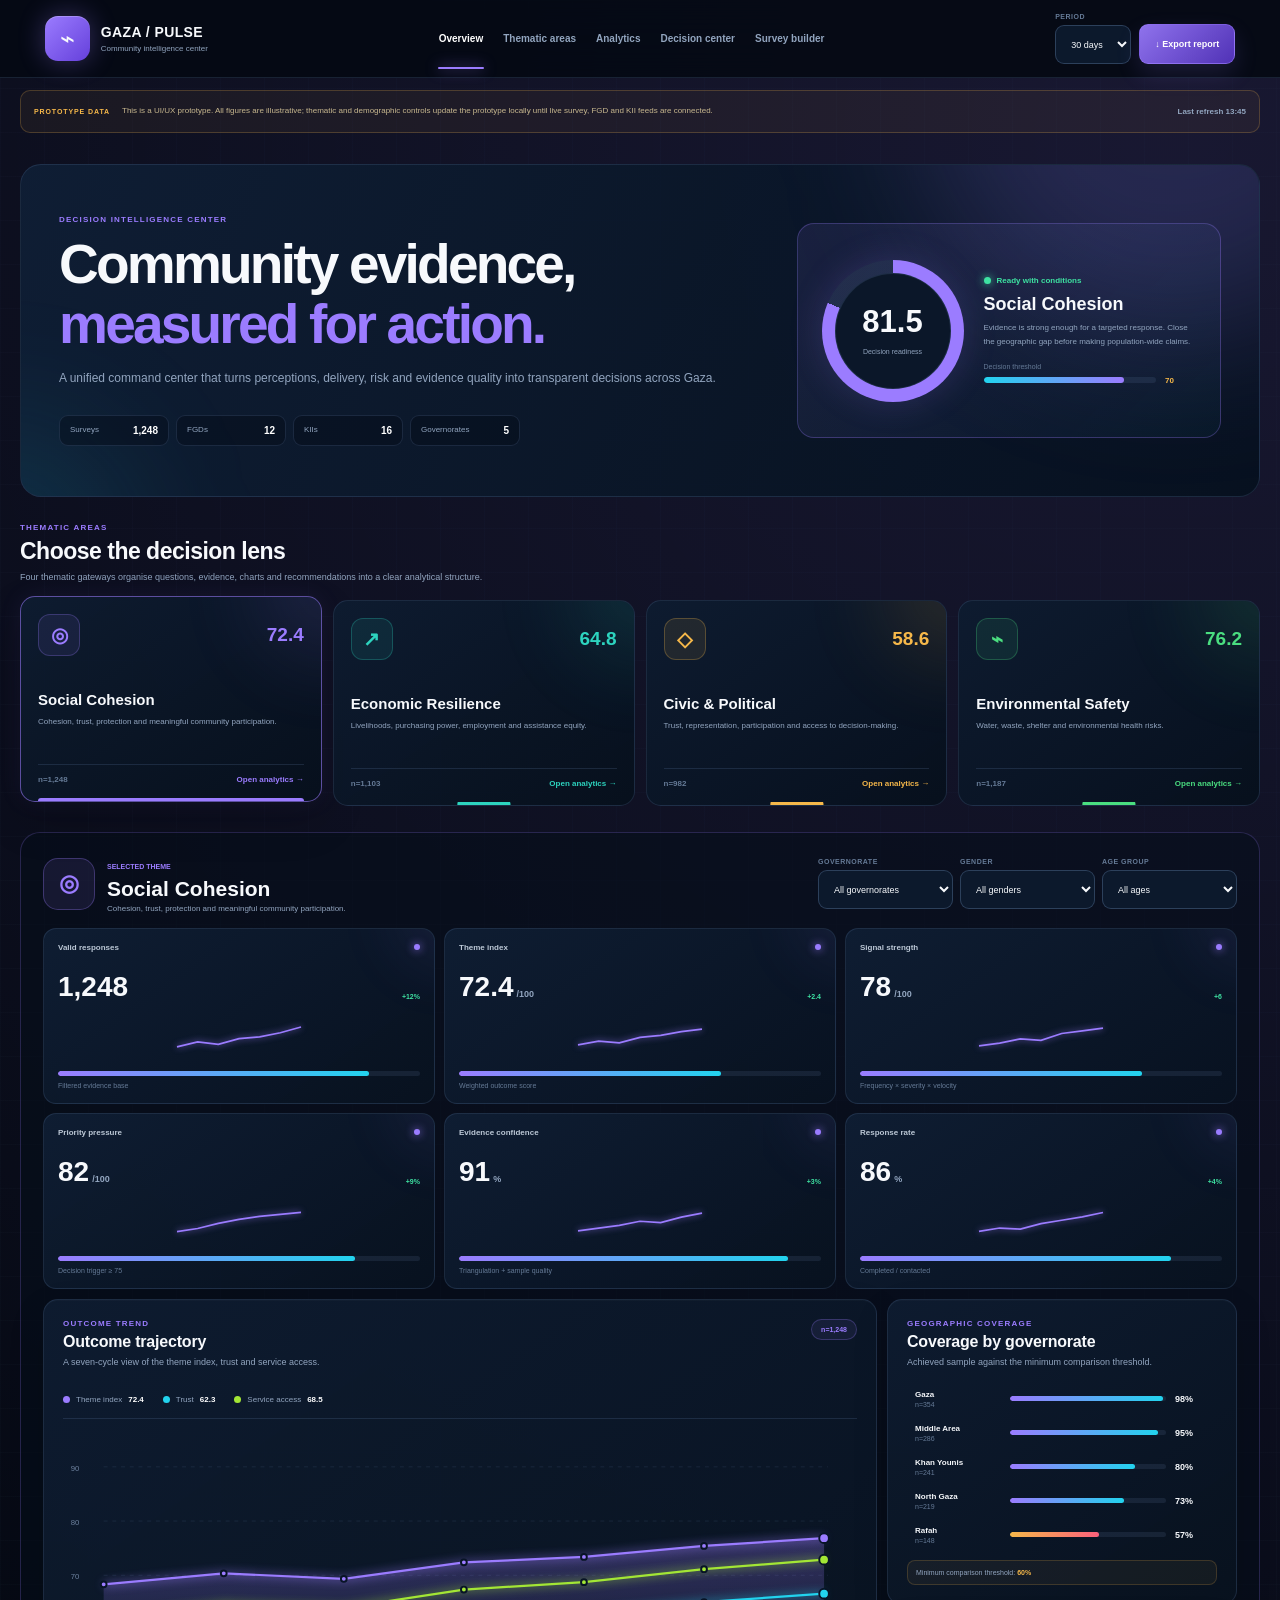
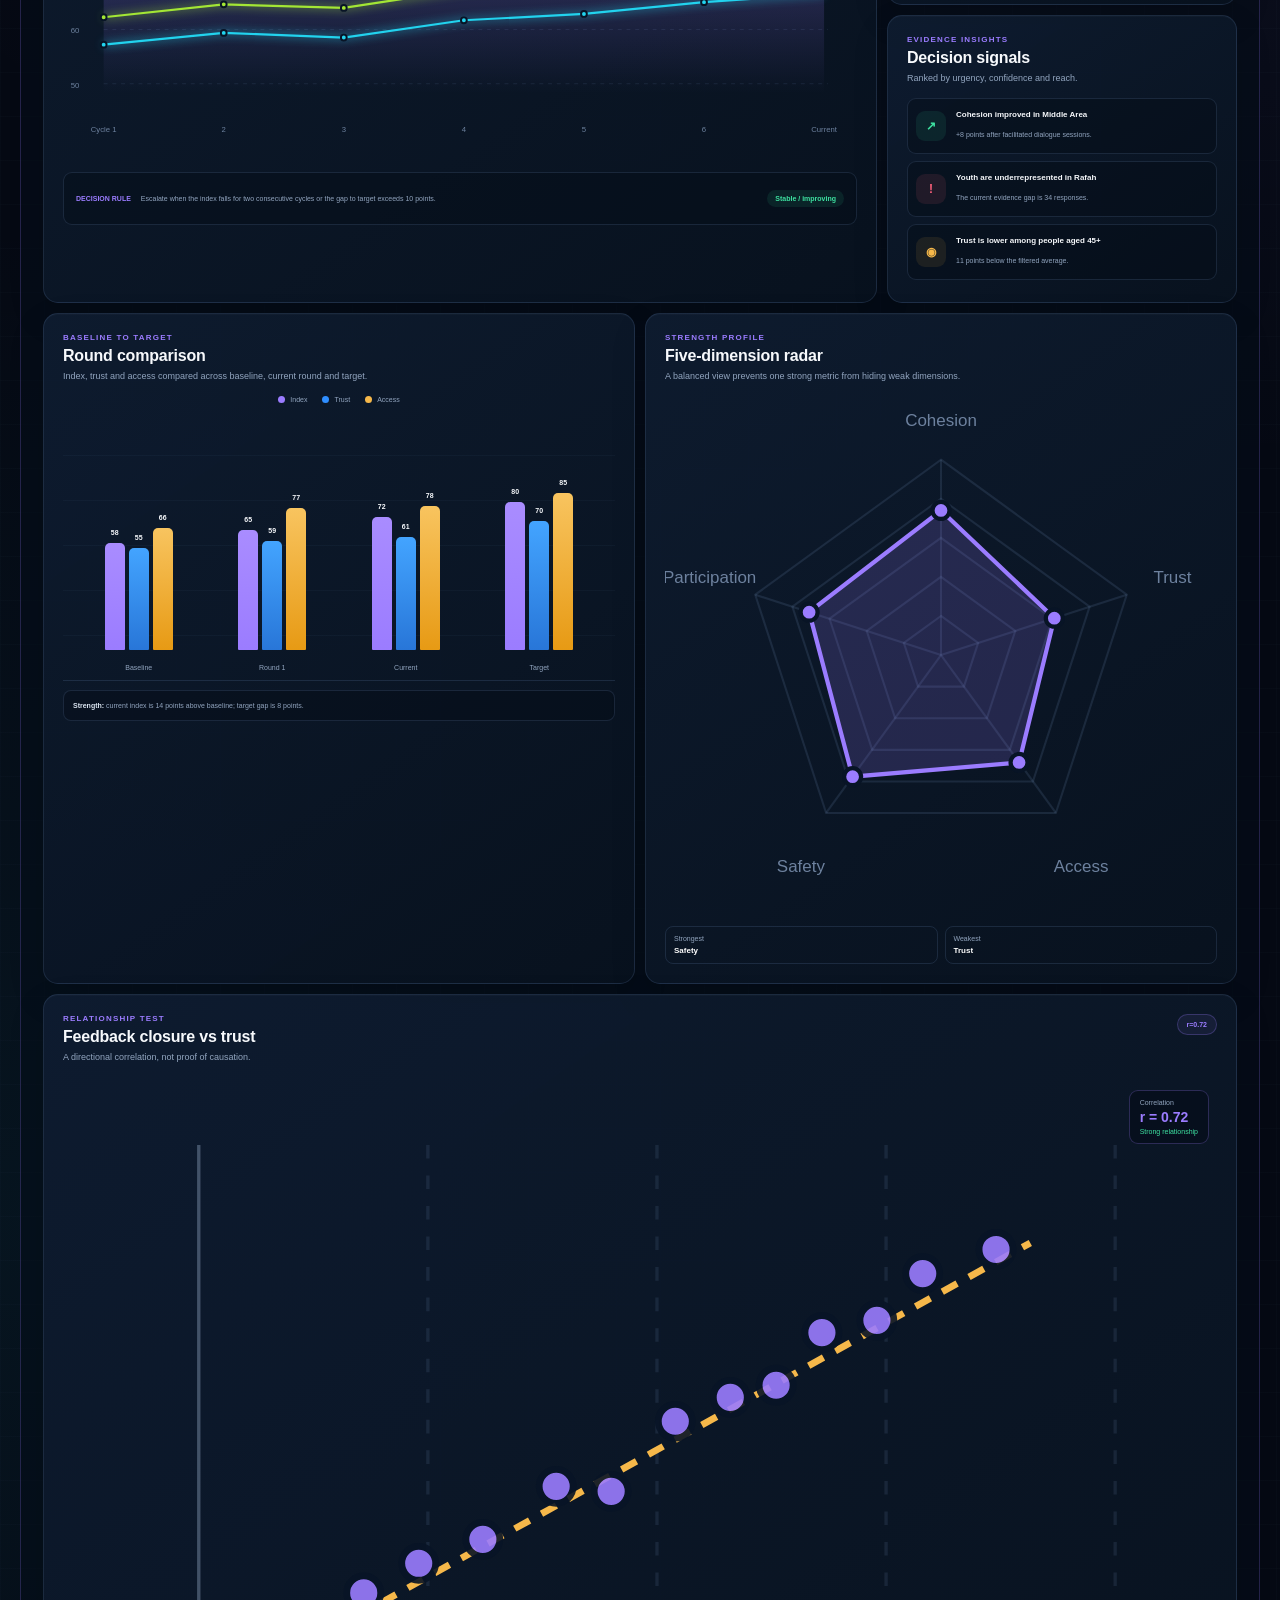
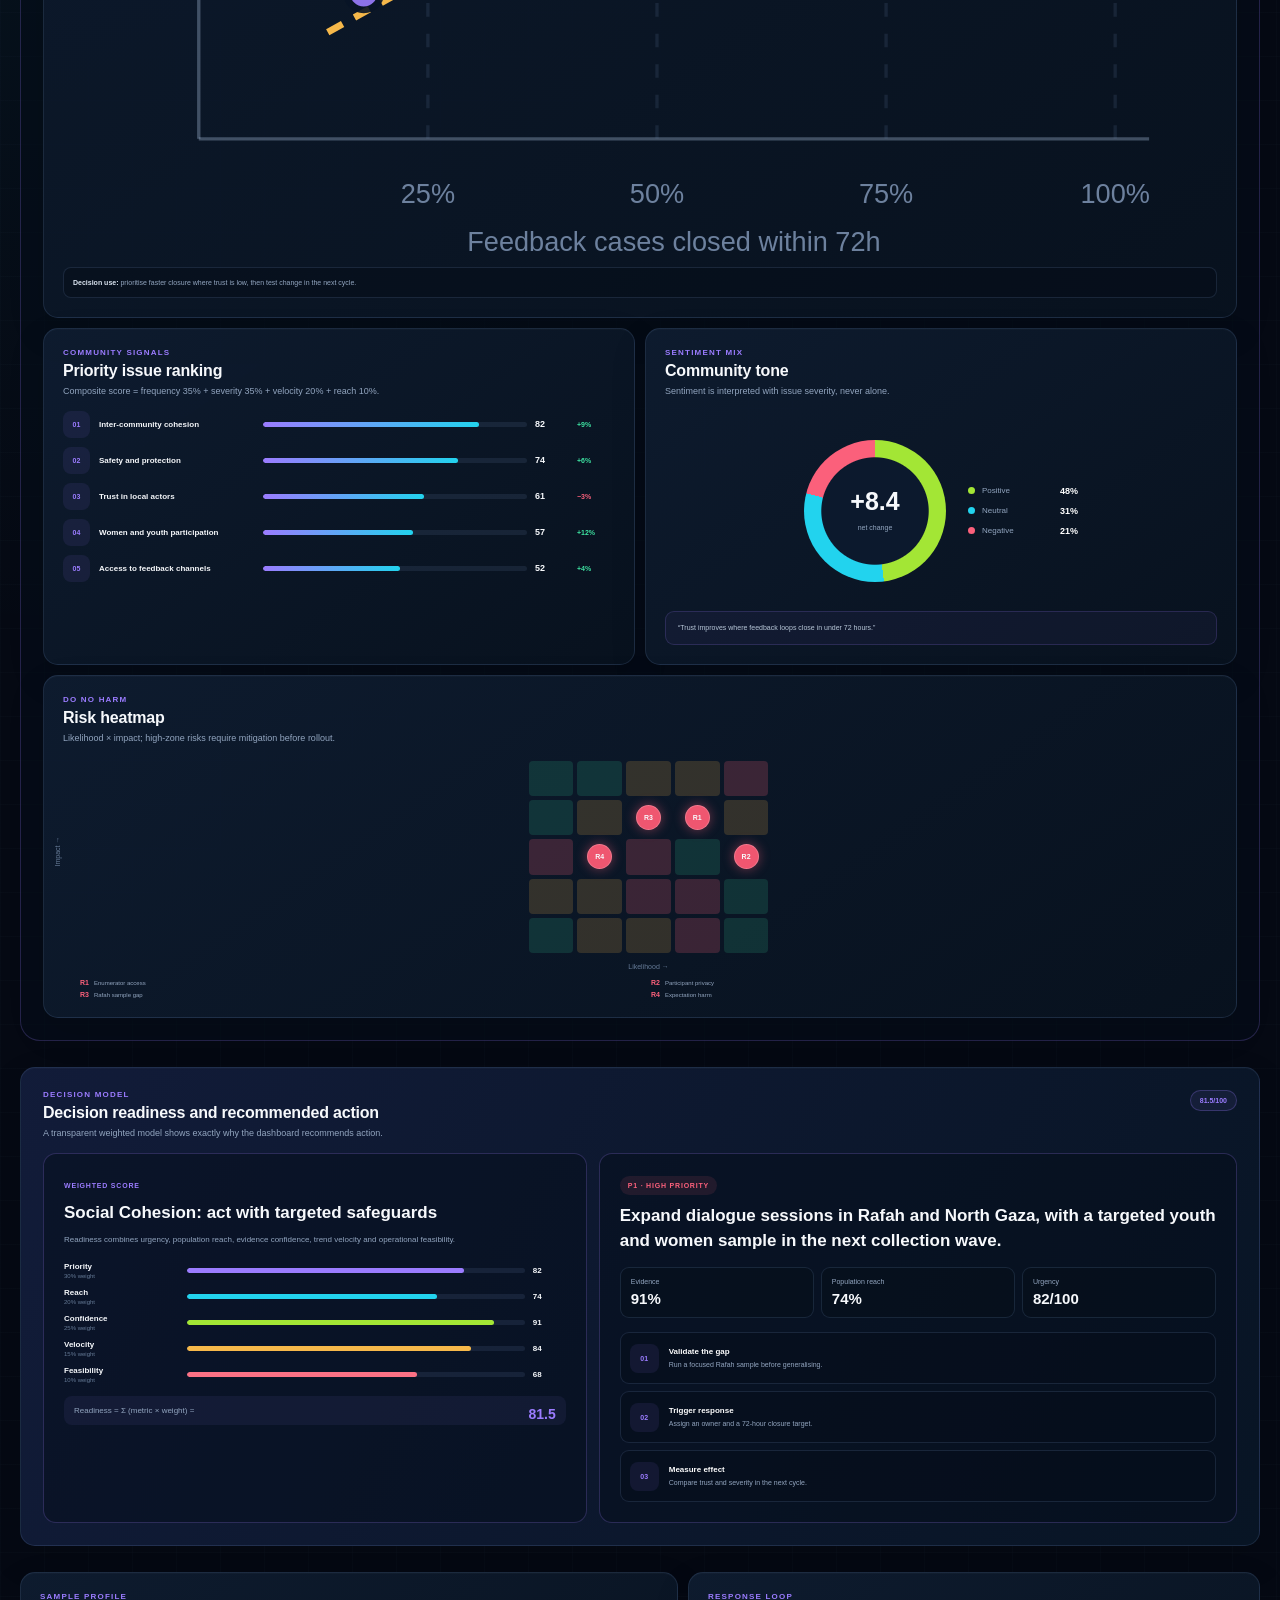
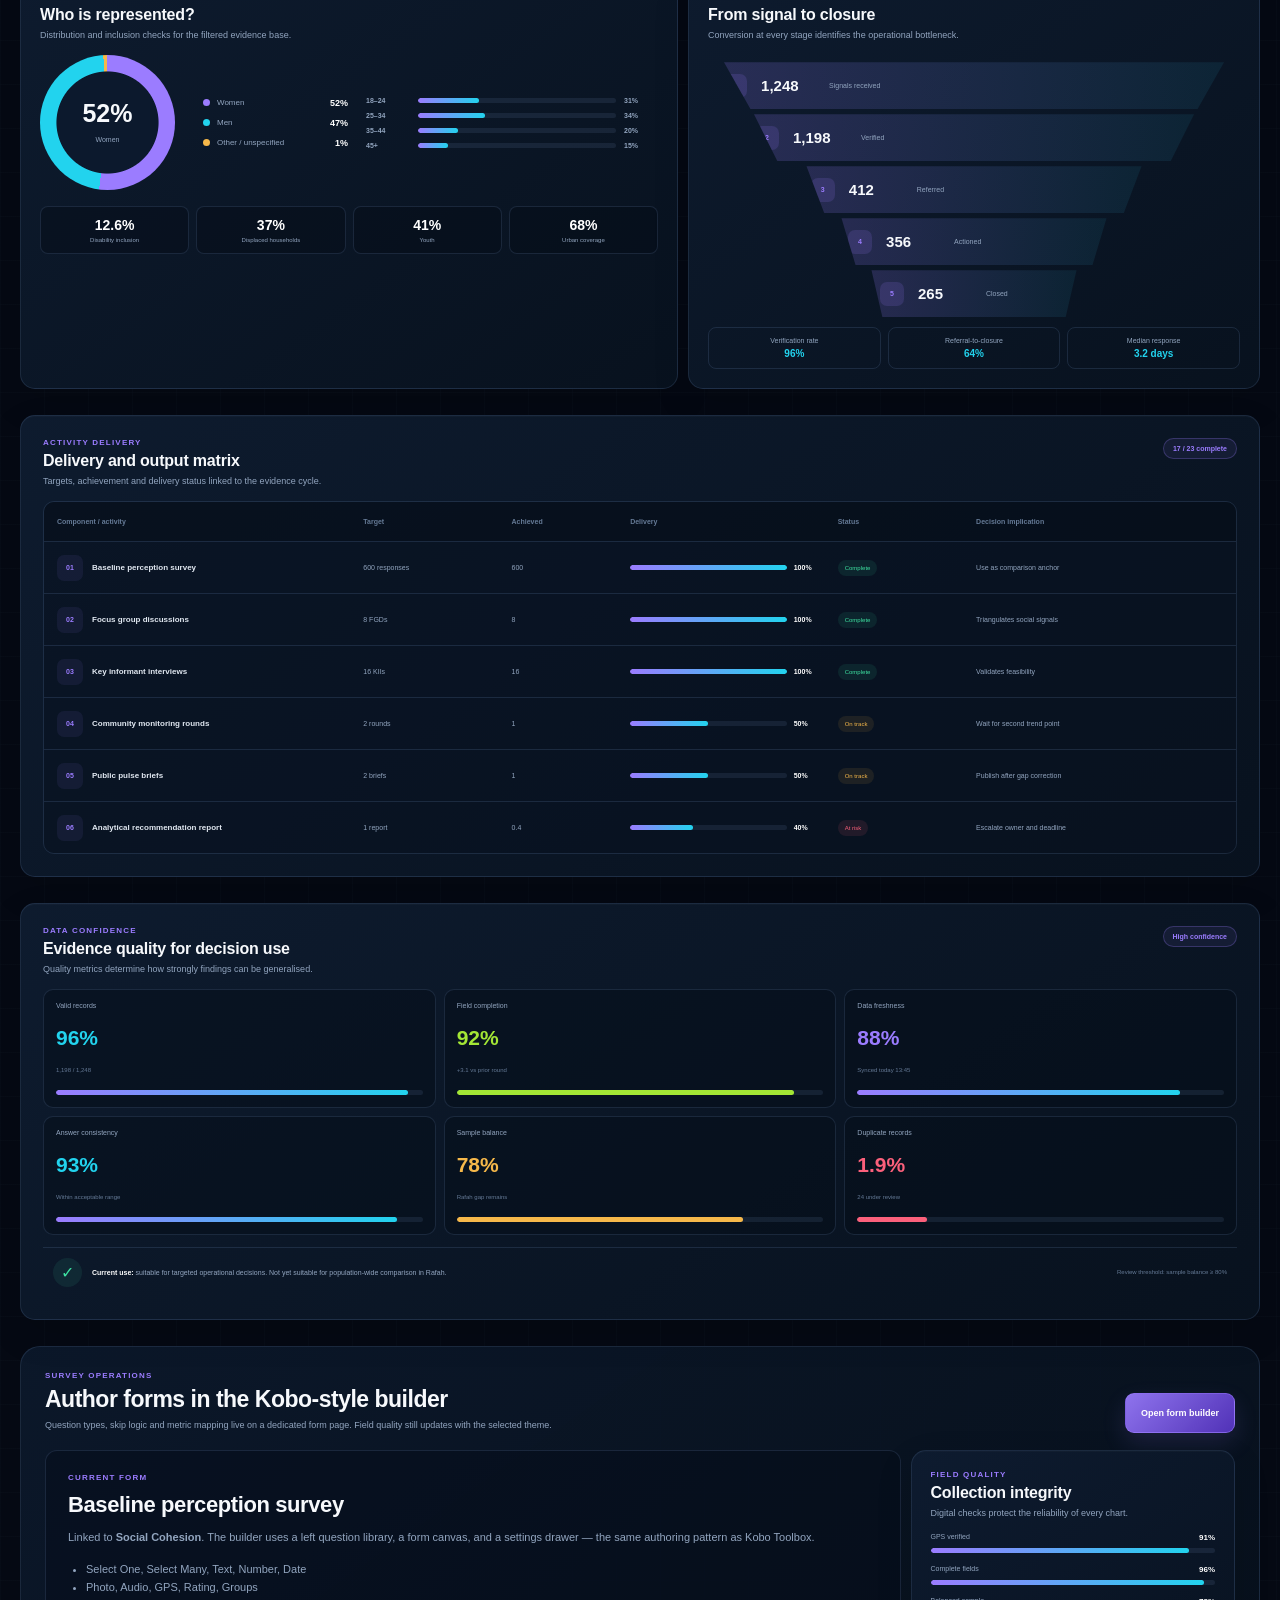
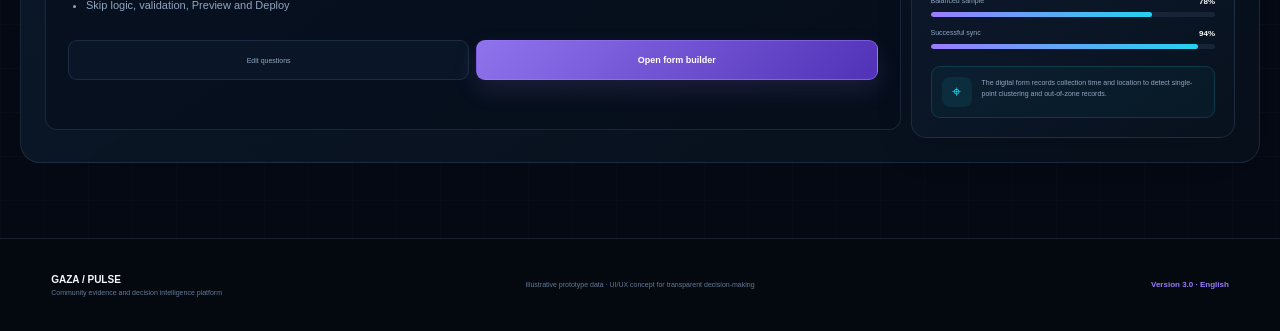
==== commit 8bf7065d: "survey" ====
--- a/index.html
+++ b/index.html
@@ -23,11 +23,11 @@
         </a>
 
         <nav aria-label="Primary navigation">
-          <a href="#overview">Overview</a>
+          <a href="#overview" class="is-active">Overview</a>
           <a href="#themes">Thematic areas</a>
           <a href="#analytics">Analytics</a>
           <a href="#decisions">Decision center</a>
-          <a href="#survey">Survey builder</a>
+          <a href="survey.html">Survey builder</a>
         </nav>
 
         <div class="top-actions">
@@ -1027,97 +1027,35 @@
         <section class="survey-section" id="survey">
           <div class="section-heading survey-heading">
             <div>
-              <span class="eyebrow">SURVEY BUILDER</span>
-              <h2>Connect questions to decision metrics</h2>
+              <span class="eyebrow">SURVEY OPERATIONS</span>
+              <h2>Author forms in the Kobo-style builder</h2>
               <p>
-                Control answer type, required fields and options. Every question
-                must map to a metric or decision rule.
+                Question types, skip logic and metric mapping live on a dedicated
+                form page. Field quality still updates with the selected theme.
               </p>
             </div>
-            <button class="primary-button" type="button">＋ Add question</button>
+            <a class="primary-button" href="survey.html">Open form builder</a>
           </div>
 
           <div class="survey-layout">
-            <div class="question-list">
-              <article class="question-card">
-                <span class="question-number">01</span>
-                <div>
-                  <div class="question-head">
-                    <span>
-                      <small>LINKED TO · SOCIAL</small>
-                      <h3>Which issue most affects your daily life?</h3>
-                    </span>
-                    <button class="required-toggle on" type="button">
-                      <i></i>Required
-                    </button>
-                  </div>
-                  <div class="question-controls">
-                    <label>
-                      <span>Answer type</span>
-                      <select><option>Text answer</option></select>
-                    </label>
-                    <div class="control-placeholder">Open response coding</div>
-                    <div class="metric-link">
-                      <small>Decision metric</small><b>Emerging signal</b>
-                    </div>
-                  </div>
-                </div>
-              </article>
-
-              <article class="question-card">
-                <span class="question-number">02</span>
-                <div>
-                  <div class="question-head">
-                    <span>
-                      <small>LINKED TO · SOCIAL</small>
-                      <h3>How much do you trust local actors?</h3>
-                    </span>
-                    <button class="required-toggle on" type="button">
-                      <i></i>Required
-                    </button>
-                  </div>
-                  <div class="question-controls">
-                    <label>
-                      <span>Answer type</span>
-                      <select><option>Numeric scale</option></select>
-                    </label>
-                    <div class="option-control">
-                      <span><b>5</b> scale points</span><button type="button">Edit scale</button>
-                    </div>
-                    <div class="metric-link">
-                      <small>Decision metric</small><b>Trust index</b>
-                    </div>
-                  </div>
-                </div>
-              </article>
-
-              <article class="question-card">
-                <span class="question-number">03</span>
-                <div>
-                  <div class="question-head">
-                    <span>
-                      <small>LINKED TO · SOCIAL</small>
-                      <h3>Did you receive clear feedback instructions?</h3>
-                    </span>
-                    <button class="required-toggle" type="button">
-                      <i></i>Optional
-                    </button>
-                  </div>
-                  <div class="question-controls">
-                    <label>
-                      <span>Answer type</span>
-                      <select><option>Single choice</option></select>
-                    </label>
-                    <div class="option-control">
-                      <span><b>3</b> options</span><button type="button">＋ Add option</button>
-                    </div>
-                    <div class="metric-link">
-                      <small>Decision metric</small><b>Coverage / access</b>
-                    </div>
-                  </div>
-                </div>
-              </article>
-            </div>
+            <article class="survey-launch">
+              <span class="eyebrow">CURRENT FORM</span>
+              <h3>Baseline perception survey</h3>
+              <p>
+                Linked to <b data-survey-theme>Social Cohesion</b>. The builder
+                uses a left question library, a form canvas, and a settings
+                drawer — the same authoring pattern as Kobo Toolbox.
+              </p>
+              <ul>
+                <li>Select One, Select Many, Text, Number, Date</li>
+                <li>Photo, Audio, GPS, Rating, Groups</li>
+                <li>Skip logic, validation, Preview and Deploy</li>
+              </ul>
+              <div class="survey-actions">
+                <a href="survey.html">Edit questions</a>
+                <a class="primary-button" href="survey.html">Open form builder</a>
+              </div>
+            </article>
 
             <aside class="panel field-quality">
               <div class="panel-heading">
@@ -1149,10 +1087,6 @@
                   The digital form records collection time and location to
                   detect single-point clustering and out-of-zone records.
                 </p>
-              </div>
-              <div class="survey-actions">
-                <button type="button">Save draft</button>
-                <button class="primary-button" type="button">Publish survey</button>
               </div>
             </aside>
           </div>
--- a/styles.css
+++ b/styles.css
@@ -21,6 +21,10 @@
   box-sizing: border-box;
 }
 
+[hidden] {
+  display: none !important;
+}
+
 html {
   background: var(--bg);
   scroll-behavior: smooth;
@@ -127,11 +131,11 @@
   color: #fff;
 }
 
-.topbar nav a:first-child {
+.topbar nav a.is-active {
   color: #fff;
 }
 
-.topbar nav a:first-child::after {
+.topbar nav a.is-active::after {
   content: "";
   position: absolute;
   height: 2px;
@@ -2283,7 +2287,8 @@
   margin-top: 12px;
 }
 
-.survey-actions > button:first-child {
+.survey-actions > button:first-child,
+.survey-actions > a:first-child {
   min-height: 40px;
   border: 1px solid var(--border);
   border-radius: 9px;
@@ -2291,6 +2296,17 @@
   background: rgba(13, 26, 44, 0.72);
   font-size: 7px;
   cursor: pointer;
+}
+
+.survey-actions > a {
+  display: grid;
+  place-items: center;
+}
+
+a.primary-button {
+  display: inline-grid;
+  place-items: center;
+  text-align: center;
 }
 
 footer {
@@ -2747,3 +2763,665 @@
     transition-duration: 0.01ms !important;
   }
 }
+
+.visually-hidden {
+  position: absolute;
+  width: 1px;
+  height: 1px;
+  padding: 0;
+  margin: -1px;
+  overflow: hidden;
+  clip: rect(0, 0, 0, 0);
+  white-space: nowrap;
+  border: 0;
+}
+
+.survey-launch {
+  min-height: 280px;
+  padding: 22px;
+  display: grid;
+  align-content: start;
+  gap: 10px;
+  border: 1px solid var(--border);
+  border-radius: 12px;
+  background: rgba(5, 13, 24, 0.46);
+}
+
+.survey-launch h3 {
+  margin: 0;
+  font-size: 22px;
+  letter-spacing: -0.4px;
+}
+
+.survey-launch p,
+.survey-launch li {
+  color: var(--muted);
+  font-size: 11px;
+  line-height: 1.65;
+}
+
+.survey-launch p {
+  margin: 0;
+}
+
+.survey-launch ul {
+  margin: 4px 0 8px;
+  padding-left: 18px;
+}
+
+.survey-launch .survey-actions {
+  margin-top: 8px;
+}
+
+.ghost-button {
+  min-height: 40px;
+  padding: 0 13px;
+  border: 1px solid var(--border-strong);
+  border-radius: 9px;
+  color: var(--text);
+  background: rgba(12, 25, 44, 0.78);
+  font-size: 9px;
+  font-weight: 750;
+  cursor: pointer;
+}
+
+.ghost-button:hover {
+  border-color: rgba(var(--accent-rgb), 0.5);
+  color: #fff;
+}
+
+.form-status {
+  min-height: 32px;
+  padding: 0 10px;
+  display: grid;
+  place-items: center;
+  border: 1px solid var(--border);
+  border-radius: 999px;
+  color: var(--amber);
+  background: rgba(246, 184, 74, 0.08);
+  font: 850 8px Arial, sans-serif;
+  letter-spacing: 0.6px;
+  text-transform: uppercase;
+}
+
+.form-status.is-deployed {
+  color: var(--green);
+  border-color: rgba(62, 227, 162, 0.28);
+  background: rgba(62, 227, 162, 0.08);
+}
+
+.builder-page {
+  overflow: hidden;
+}
+
+.builder-shell {
+  min-height: 100vh;
+  height: 100vh;
+  display: flex;
+  flex-direction: column;
+}
+
+.builder-actions {
+  align-items: center;
+}
+
+.builder-workspace {
+  flex: 1;
+  min-height: 0;
+  display: grid;
+  grid-template-columns: 248px minmax(0, 1fr) 332px;
+  border-top: 1px solid var(--border);
+}
+
+.builder-palette,
+.builder-settings,
+.builder-canvas {
+  min-height: 0;
+  overflow: auto;
+}
+
+.builder-palette,
+.builder-settings {
+  background: rgba(6, 12, 22, 0.92);
+}
+
+.builder-palette {
+  border-right: 1px solid var(--border);
+  padding: 16px 12px 24px;
+}
+
+.builder-settings {
+  border-left: 1px solid var(--border);
+  padding: 16px 14px 24px;
+}
+
+.palette-head h2,
+.settings-head h2,
+.settings-empty h2,
+.canvas-empty h2 {
+  margin: 5px 0 10px;
+  font-size: 15px;
+}
+
+.palette-search input,
+.builder-page input[type="text"],
+.builder-page input[type="search"],
+.builder-page input[type="number"],
+.builder-page input[type="date"],
+.builder-page input[type="time"],
+.builder-page input[type="file"],
+.builder-page textarea,
+.builder-page select {
+  width: 100%;
+  min-height: 38px;
+  padding: 8px 10px;
+  color: var(--text);
+  border: 1px solid var(--border-strong);
+  border-radius: 9px;
+  background: #0c192c;
+  font: inherit;
+  font-size: 11px;
+}
+
+.builder-page textarea {
+  min-height: 72px;
+  resize: vertical;
+}
+
+.palette-groups {
+  display: grid;
+  gap: 16px;
+  margin-top: 14px;
+}
+
+.palette-groups h3 {
+  margin: 0 0 7px;
+  color: var(--muted-2);
+  font-size: 8px;
+  letter-spacing: 0.8px;
+  text-transform: uppercase;
+}
+
+.palette-groups button {
+  width: 100%;
+  margin-bottom: 5px;
+  padding: 7px 8px;
+  display: grid;
+  grid-template-columns: 32px 1fr;
+  align-items: center;
+  gap: 8px;
+  text-align: left;
+  border: 1px solid transparent;
+  border-radius: 10px;
+  color: inherit;
+  background: transparent;
+  cursor: pointer;
+}
+
+.palette-groups button:hover {
+  border-color: var(--border);
+  background: rgba(155, 124, 255, 0.08);
+}
+
+.palette-groups button b {
+  width: 32px;
+  height: 32px;
+  display: grid;
+  place-items: center;
+  border-radius: 8px;
+  color: var(--accent);
+  background: rgba(var(--accent-rgb), 0.1);
+  font-size: 12px;
+}
+
+.palette-groups button span {
+  display: grid;
+  gap: 2px;
+  font-size: 11px;
+  font-weight: 700;
+}
+
+.palette-groups button small {
+  color: var(--muted);
+  font-size: 8px;
+  font-weight: 500;
+}
+
+.builder-canvas {
+  padding: 16px 18px 28px;
+  background: rgba(5, 10, 18, 0.35);
+}
+
+.canvas-toolbar {
+  display: grid;
+  grid-template-columns: 1fr auto;
+  gap: 12px;
+  align-items: end;
+  margin-bottom: 14px;
+}
+
+.form-meta {
+  display: grid;
+  grid-template-columns: 1.1fr 1fr;
+  gap: 10px;
+}
+
+.form-meta label,
+.settings-form label,
+.palette-search {
+  display: grid;
+  gap: 5px;
+}
+
+.form-meta label span,
+.settings-form label > span,
+.settings-block-head {
+  color: var(--muted-2);
+  font-size: 8px;
+  font-weight: 800;
+  letter-spacing: 0.5px;
+  text-transform: uppercase;
+}
+
+.canvas-count {
+  margin: 0;
+  color: var(--muted);
+  font-size: 10px;
+}
+
+.canvas-count b {
+  color: #fff;
+}
+
+.palette-toggle {
+  display: none;
+}
+
+.canvas-list {
+  display: grid;
+  gap: 8px;
+}
+
+.canvas-empty,
+.settings-empty {
+  padding: 28px 18px;
+  border: 1px dashed var(--border);
+  border-radius: 14px;
+}
+
+.settings-empty p,
+.canvas-empty p {
+  margin: 0;
+  color: var(--muted);
+  font-size: 11px;
+  line-height: 1.6;
+}
+
+.builder-question {
+  padding: 12px;
+  display: grid;
+  grid-template-columns: 18px 36px 1fr;
+  gap: 10px;
+  align-items: start;
+  border: 1px solid var(--border);
+  border-radius: 12px;
+  background: rgba(8, 16, 29, 0.78);
+  cursor: pointer;
+}
+
+.builder-question:hover,
+.builder-question.is-selected {
+  border-color: rgba(var(--accent-rgb), 0.45);
+}
+
+.builder-question.is-selected {
+  background: rgba(var(--accent-rgb), 0.08);
+  box-shadow: inset 3px 0 0 var(--accent);
+}
+
+.builder-question.is-dragging {
+  opacity: 0.45;
+}
+
+.builder-question.drop-target {
+  border-color: var(--cyan);
+}
+
+.drag-handle {
+  color: var(--muted-2);
+  font-size: 11px;
+  letter-spacing: -1px;
+  cursor: grab;
+}
+
+.question-type-icon {
+  width: 36px;
+  height: 36px;
+  display: grid;
+  place-items: center;
+  border-radius: 10px;
+  color: var(--accent);
+  background: rgba(var(--accent-rgb), 0.1);
+}
+
+.builder-question-head {
+  display: flex;
+  justify-content: space-between;
+  gap: 10px;
+  align-items: center;
+}
+
+.builder-question-head > span {
+  display: flex;
+  gap: 8px;
+  align-items: center;
+}
+
+.builder-question-head b {
+  color: var(--accent);
+  font-size: 8px;
+}
+
+.builder-question-head small {
+  color: var(--muted);
+  font-size: 8px;
+}
+
+.builder-question h3 {
+  margin: 6px 0 4px;
+  font-size: 13px;
+  line-height: 1.4;
+}
+
+.builder-question p {
+  margin: 0;
+  color: var(--muted);
+  font-size: 10px;
+}
+
+.builder-question-tools {
+  display: flex;
+  align-items: center;
+  gap: 6px;
+}
+
+.builder-question-tools em {
+  color: var(--green);
+  font-size: 8px;
+  font-style: normal;
+}
+
+.builder-question-tools em.optional {
+  color: var(--muted-2);
+}
+
+.builder-question-tools .chip {
+  padding: 2px 6px;
+  border-radius: 999px;
+  color: var(--cyan);
+  background: rgba(34, 211, 238, 0.1);
+  font-size: 7px;
+}
+
+.builder-question-tools button {
+  width: 26px;
+  height: 26px;
+  border: 1px solid var(--border);
+  border-radius: 8px;
+  color: var(--muted);
+  background: rgba(10, 20, 34, 0.8);
+  cursor: pointer;
+}
+
+.builder-question-tools button:hover {
+  color: #fff;
+}
+
+.settings-form,
+.settings-empty {
+  display: grid;
+  gap: 12px;
+}
+
+.settings-head {
+  display: flex;
+  justify-content: space-between;
+  gap: 10px;
+  align-items: start;
+}
+
+.settings-head .ghost-button {
+  display: none;
+}
+
+.settings-row {
+  display: grid;
+  grid-template-columns: auto 1fr;
+  gap: 10px;
+  align-items: end;
+}
+
+.grow {
+  min-width: 0;
+}
+
+.settings-block {
+  padding: 10px;
+  display: grid;
+  gap: 8px;
+  border: 1px solid var(--border);
+  border-radius: 10px;
+  background: rgba(8, 16, 29, 0.55);
+}
+
+.settings-block-head {
+  display: flex;
+  justify-content: space-between;
+  align-items: center;
+}
+
+.settings-block-head button,
+.option-row button {
+  border: 0;
+  color: var(--accent);
+  background: transparent;
+  font-size: 9px;
+  cursor: pointer;
+}
+
+.check-line {
+  display: flex;
+  align-items: center;
+  gap: 8px;
+  font-size: 11px;
+}
+
+.check-line input {
+  width: auto;
+  min-height: 0;
+}
+
+.skip-grid {
+  display: grid;
+  gap: 7px;
+}
+
+.skip-grid.is-disabled {
+  opacity: 0.38;
+  pointer-events: none;
+}
+
+.option-row {
+  display: grid;
+  grid-template-columns: 18px 1fr auto;
+  gap: 6px;
+  align-items: center;
+  margin-bottom: 6px;
+}
+
+.option-row span {
+  color: var(--muted-2);
+  font-size: 9px;
+}
+
+.preview-layer {
+  position: fixed;
+  inset: 0;
+  z-index: 60;
+  display: grid;
+  place-items: center;
+  padding: 24px;
+  background: rgba(3, 7, 14, 0.72);
+}
+
+.preview-sheet {
+  width: min(640px, 100%);
+  max-height: calc(100vh - 48px);
+  overflow: auto;
+  padding: 18px;
+  border: 1px solid var(--border);
+  border-radius: 16px;
+  background: #0b1628;
+}
+
+.preview-sheet header,
+.preview-sheet footer {
+  display: flex;
+  justify-content: space-between;
+  align-items: center;
+  min-height: 0;
+  padding: 0;
+  border: 0;
+  background: transparent;
+}
+
+.preview-sheet h2 {
+  margin: 6px 0 0;
+  font-size: 20px;
+}
+
+.preview-lead,
+.preview-muted,
+.preview-note {
+  color: var(--muted);
+  font-size: 12px;
+  line-height: 1.6;
+}
+
+.preview-form {
+  display: grid;
+  gap: 16px;
+  margin: 16px 0;
+}
+
+.preview-item label {
+  display: grid;
+  gap: 4px;
+  margin-bottom: 8px;
+}
+
+.preview-item label span {
+  font-size: 13px;
+}
+
+.preview-item small {
+  color: var(--muted);
+  font-size: 10px;
+}
+
+.preview-choice {
+  display: flex;
+  gap: 8px;
+  align-items: center;
+  margin-bottom: 6px;
+  font-size: 12px;
+}
+
+.preview-choice input {
+  width: auto;
+  min-height: 0;
+}
+
+.builder-toast {
+  position: fixed;
+  right: 22px;
+  bottom: 22px;
+  z-index: 70;
+  padding: 12px 14px;
+  border: 1px solid rgba(var(--accent-rgb), 0.35);
+  border-radius: 10px;
+  background: #101b30;
+  box-shadow: 0 16px 40px rgba(0, 0, 0, 0.28);
+  font-size: 11px;
+}
+
+@media (max-width: 1200px) {
+  .builder-workspace {
+    grid-template-columns: 220px minmax(0, 1fr) 280px;
+  }
+
+  .form-meta {
+    grid-template-columns: 1fr;
+  }
+}
+
+@media (max-width: 1080px) {
+  .builder-page .topbar nav {
+    display: none;
+  }
+
+  .builder-workspace {
+    grid-template-columns: 1fr;
+  }
+
+  .palette-toggle,
+  .settings-head .ghost-button {
+    display: inline-grid;
+  }
+
+  .canvas-toolbar {
+    grid-template-columns: 1fr;
+  }
+
+  .builder-palette,
+  .builder-settings {
+    position: fixed;
+    top: 78px;
+    bottom: 0;
+    z-index: 45;
+    width: min(360px, 92vw);
+    transform: translateX(-110%);
+    transition: transform 0.2s ease;
+    box-shadow: 20px 0 50px rgba(0, 0, 0, 0.28);
+  }
+
+  .builder-settings {
+    right: 0;
+    left: auto;
+    transform: translateX(110%);
+    box-shadow: -20px 0 50px rgba(0, 0, 0, 0.28);
+  }
+
+  .builder-palette.is-open,
+  .builder-settings.is-open {
+    transform: none;
+  }
+}
+
+@media (max-width: 760px) {
+  .builder-actions .ghost-button:first-of-type {
+    display: none;
+  }
+
+  .builder-question {
+    grid-template-columns: 16px 1fr;
+  }
+
+  .question-type-icon {
+    display: none;
+  }
+
+  .settings-row {
+    grid-template-columns: 1fr;
+  }
+}
